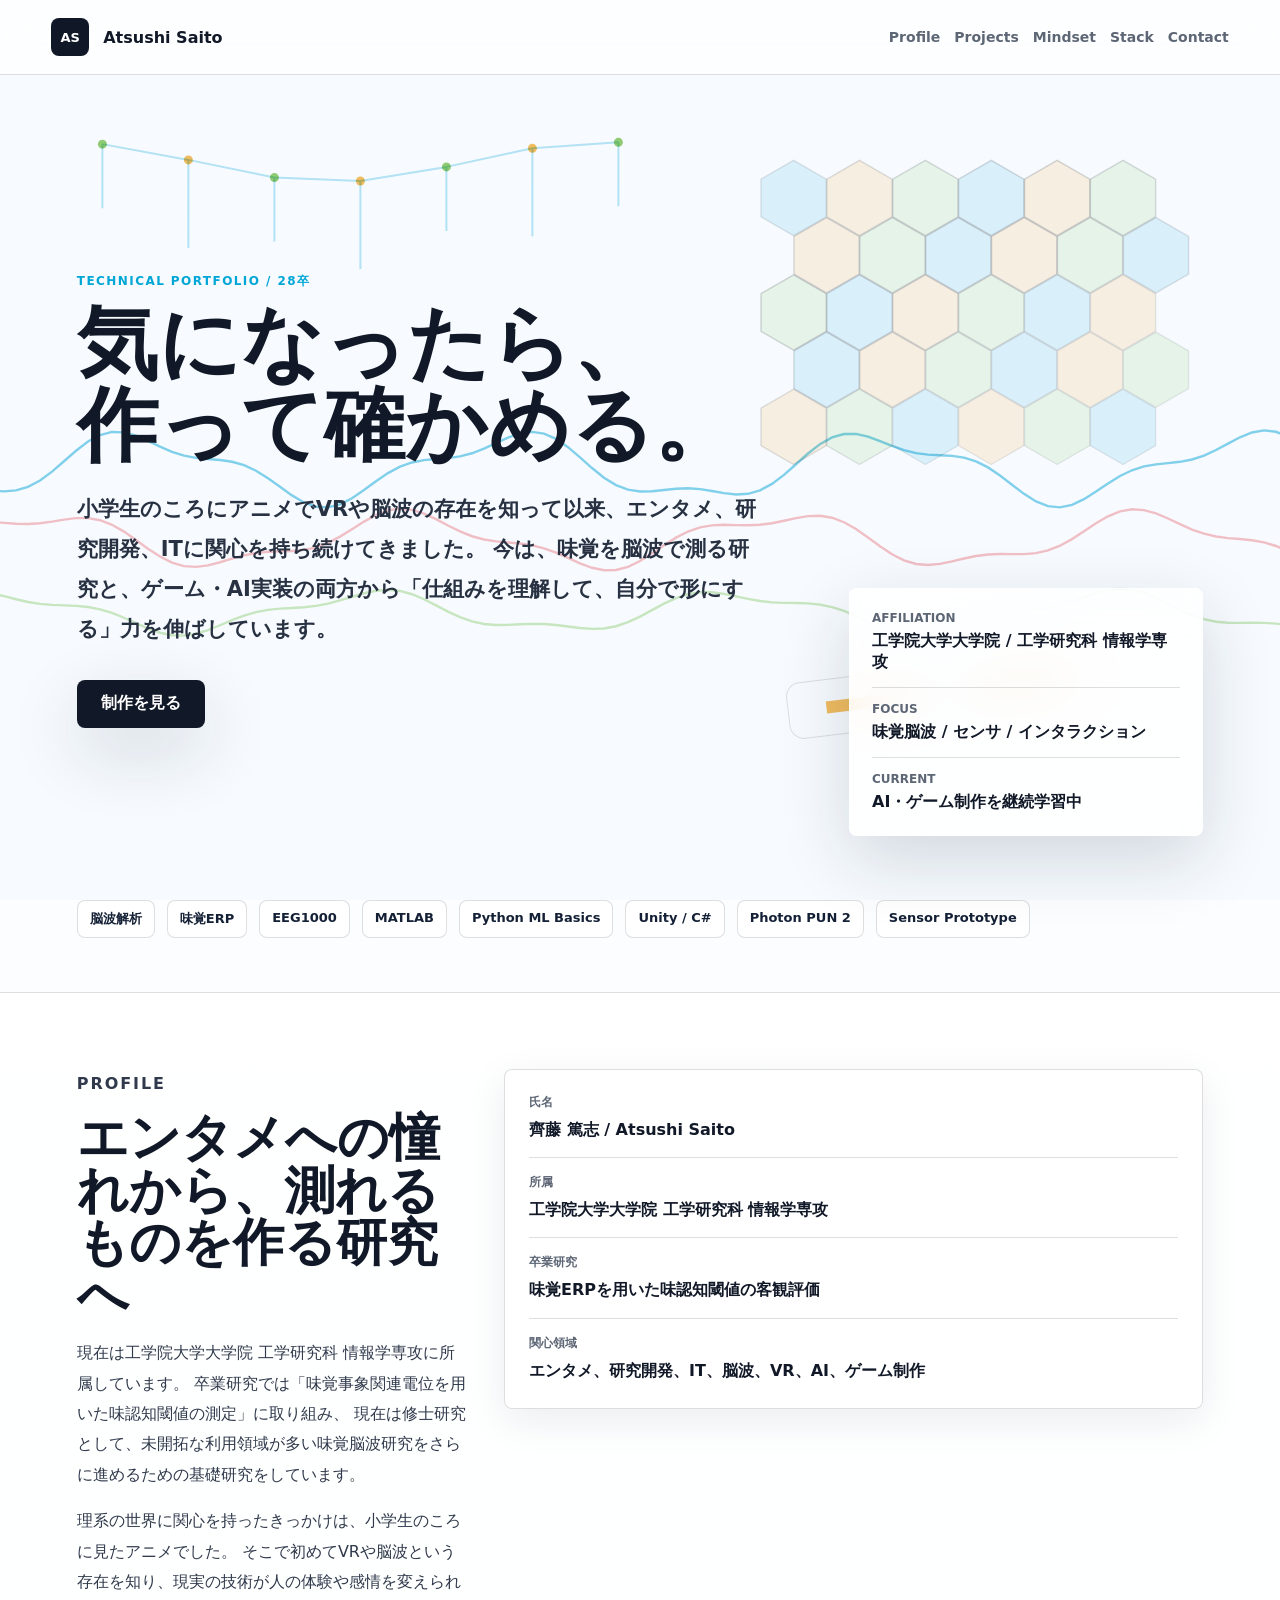
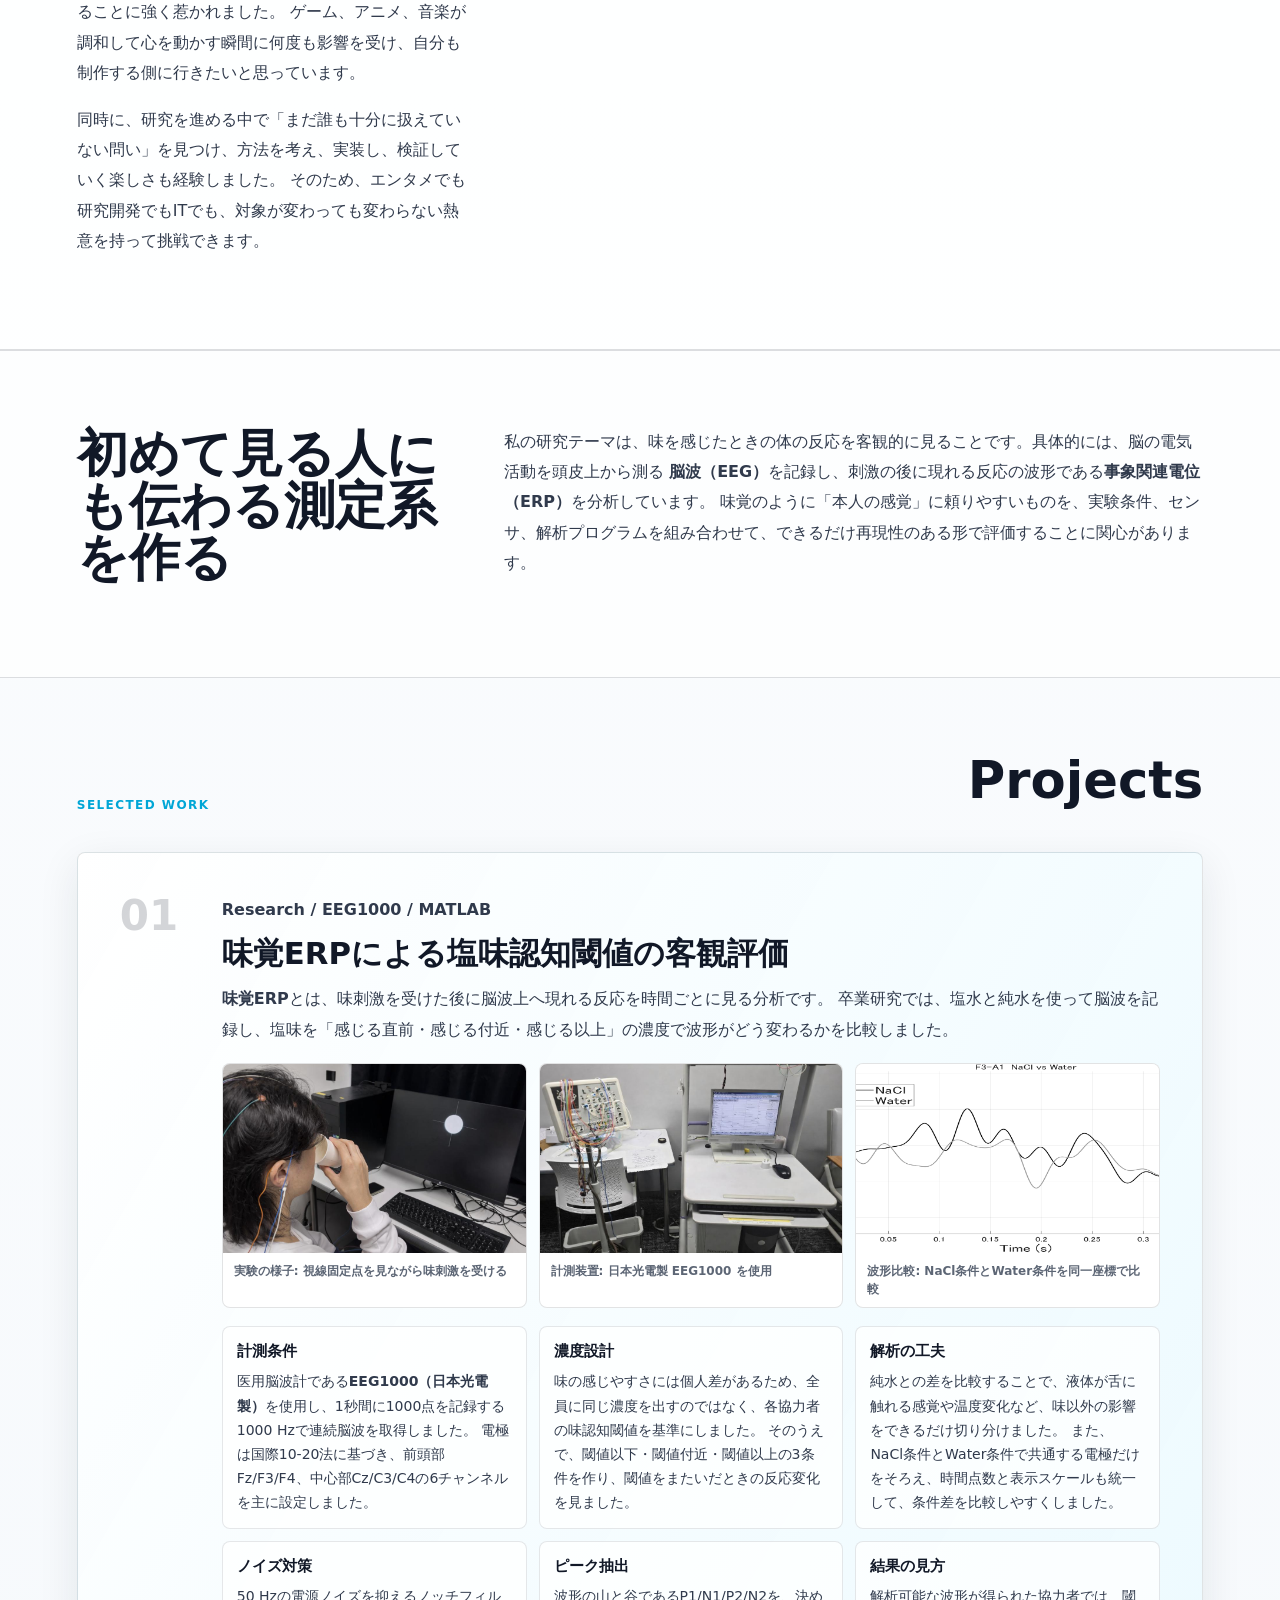
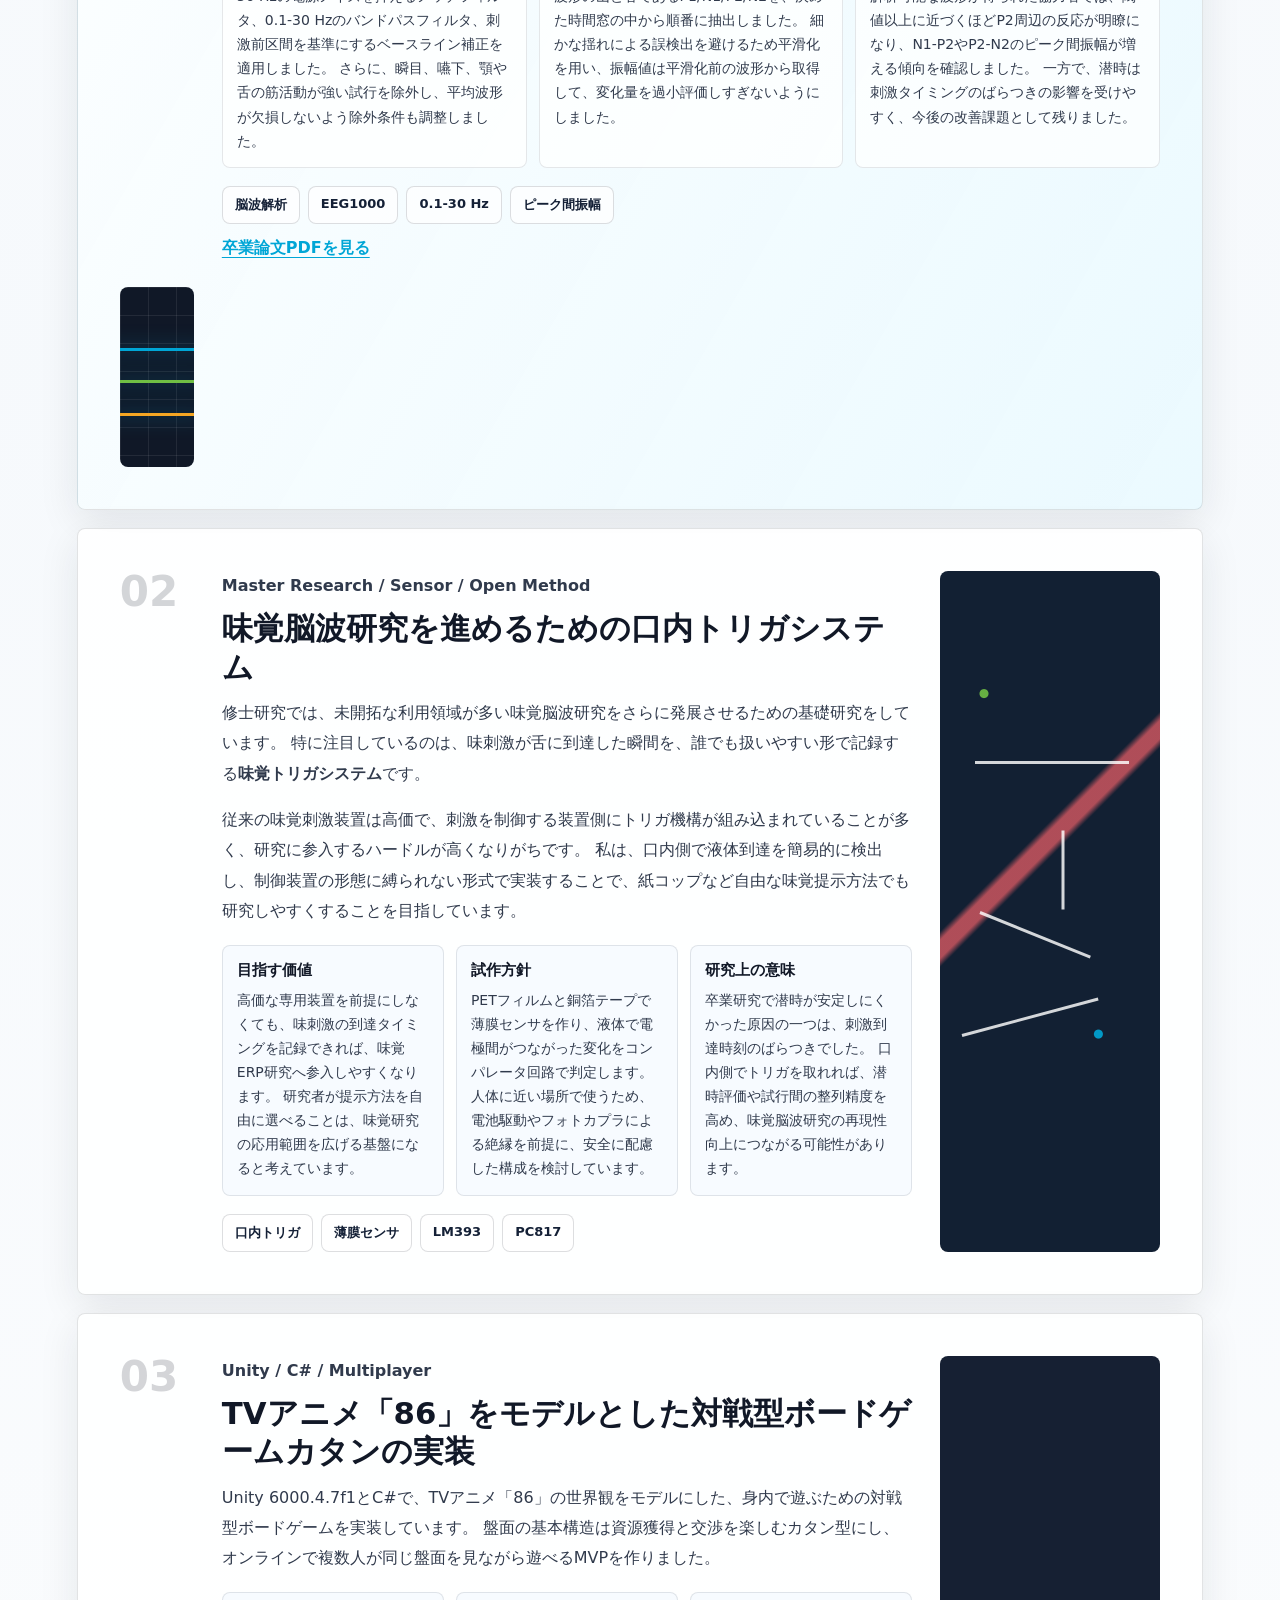
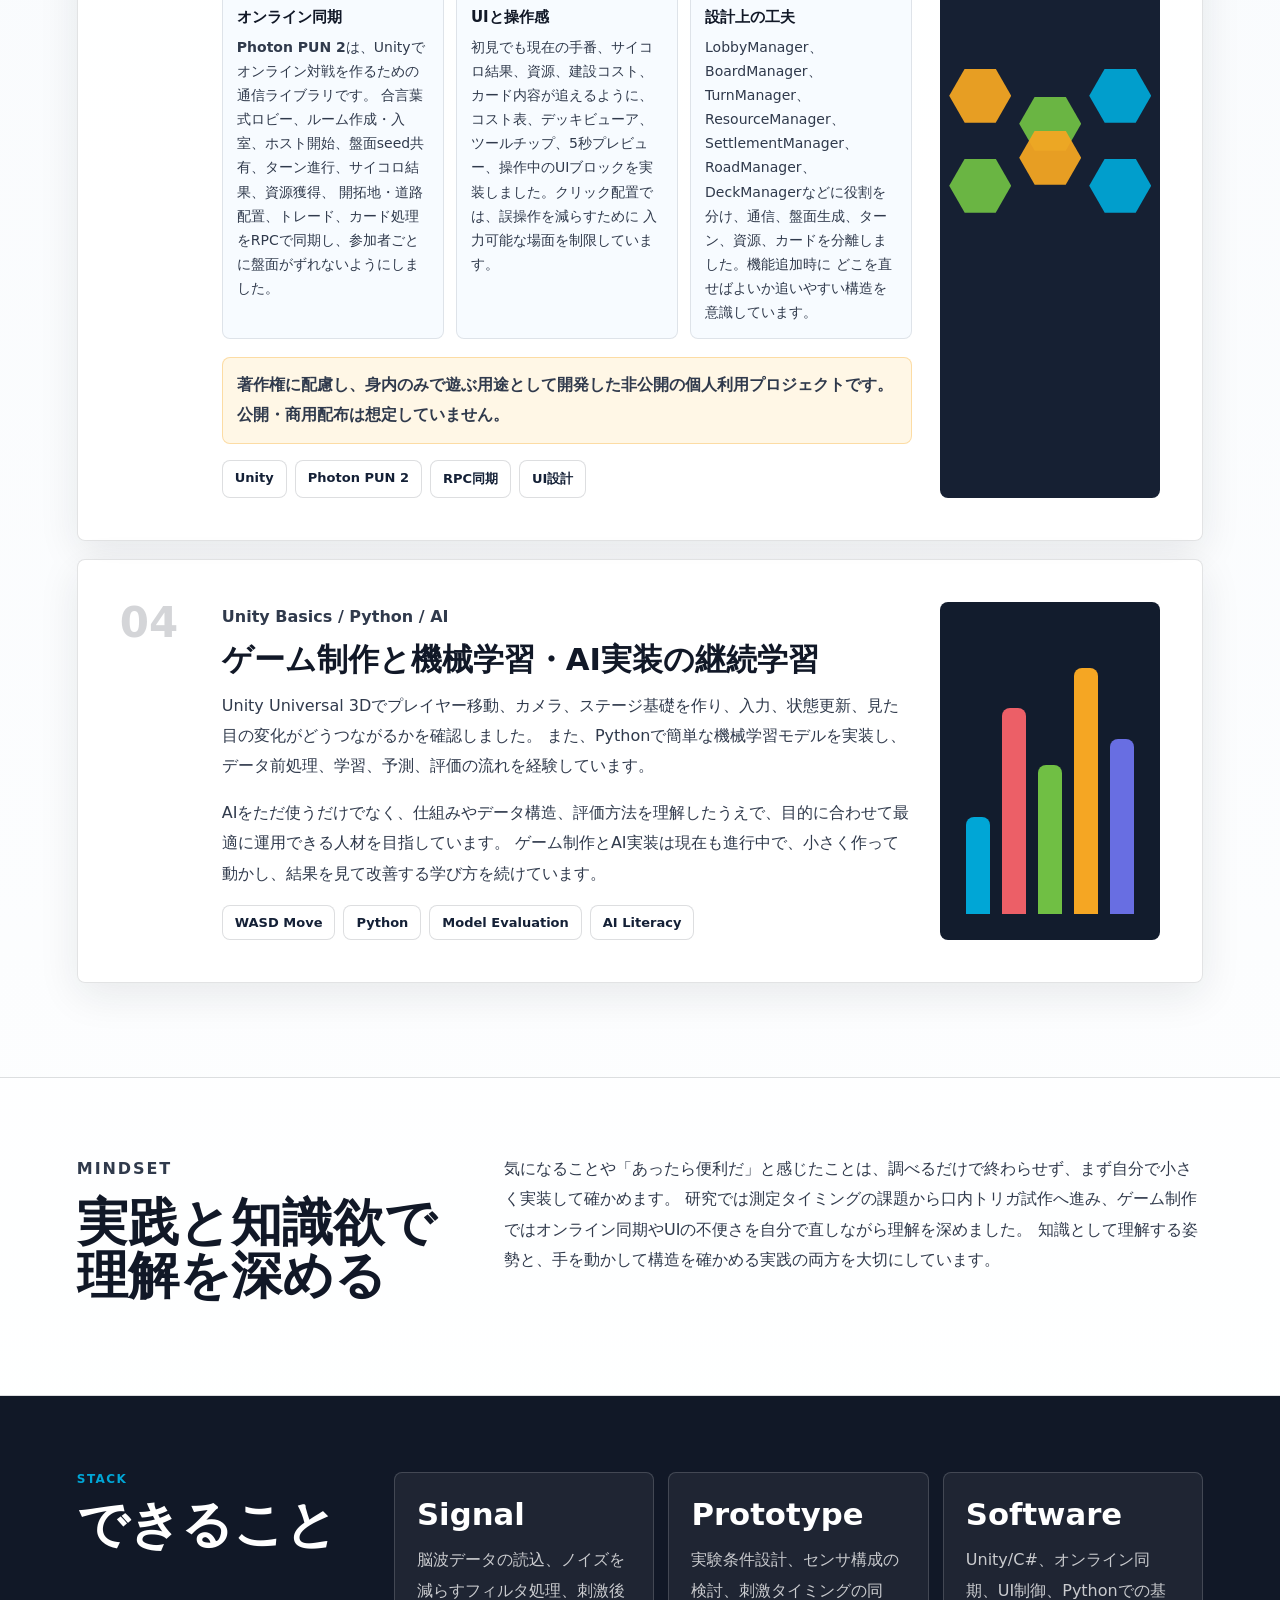
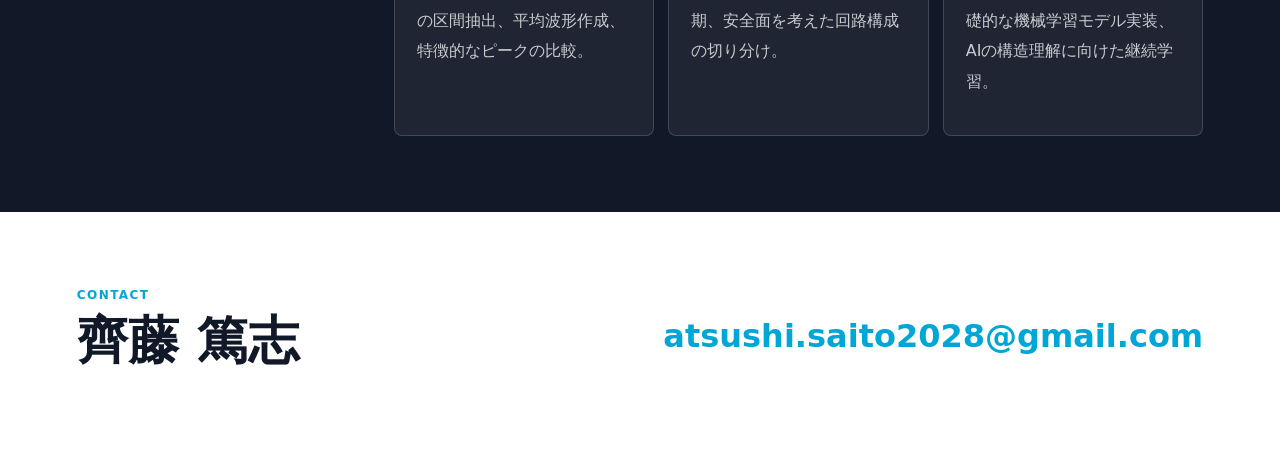
==== portfolio_site/index.html @ 7563d511 "Add Atsushi Saito portfolio site" ====
<!doctype html>
<html lang="ja">
  <head>
    <meta charset="utf-8" />
    <meta name="viewport" content="width=device-width, initial-scale=1" />
    <title>Atsushi Saito | Technical Portfolio</title>
    <meta
      name="description"
      content="齊藤篤志の技術ポートフォリオ。味覚を脳波で測る研究、修士研究、センサ試作、Unity/C#によるオンラインゲーム、機械学習・AI実装。"
    />
    <link rel="stylesheet" href="./styles.css" />
  </head>
  <body>
    <canvas id="lab-canvas" aria-hidden="true"></canvas>

    <header class="site-header">
      <a class="brand" href="#top" aria-label="Atsushi Saito portfolio top">
        <span class="brand-mark">AS</span>
        <span>Atsushi Saito</span>
      </a>
      <nav class="nav-links" aria-label="Primary navigation">
        <a href="#profile">Profile</a>
        <a href="#projects">Projects</a>
        <a href="#mindset">Mindset</a>
        <a href="#stack">Stack</a>
        <a href="#contact">Contact</a>
      </nav>
    </header>

    <main id="top">
      <section class="hero" aria-labelledby="hero-title">
        <div class="hero-copy">
          <p class="eyebrow">Technical Portfolio / 28卒</p>
          <h1 id="hero-title">気になったら、<br />作って確かめる。</h1>
          <p class="hero-lead">
            小学生のころにアニメでVRや脳波の存在を知って以来、エンタメ、研究開発、ITに関心を持ち続けてきました。
            今は、味覚を脳波で測る研究と、ゲーム・AI実装の両方から「仕組みを理解して、自分で形にする」力を伸ばしています。
          </p>
          <div class="hero-actions">
            <a class="button primary" href="#projects">制作を見る</a>
          </div>
        </div>
        <aside class="signal-panel" aria-label="Portfolio summary">
          <div class="signal-row">
            <span>Affiliation</span>
            <strong>工学院大学大学院 / 工学研究科 情報学専攻</strong>
          </div>
          <div class="signal-row">
            <span>Focus</span>
            <strong>味覚脳波 / センサ / インタラクション</strong>
          </div>
          <div class="signal-row">
            <span>Current</span>
            <strong>AI・ゲーム制作を継続学習中</strong>
          </div>
        </aside>
      </section>

      <section class="ticker" aria-label="Core skills">
        <span>脳波解析</span>
        <span>味覚ERP</span>
        <span>EEG1000</span>
        <span>MATLAB</span>
        <span>Python ML Basics</span>
        <span>Unity / C#</span>
        <span>Photon PUN 2</span>
        <span>Sensor Prototype</span>
      </section>

      <section id="profile" class="profile" aria-labelledby="profile-title">
        <div class="profile-main">
          <p class="eyebrow">Profile</p>
          <h2 id="profile-title">エンタメへの憧れから、測れるものを作る研究へ</h2>
          <p>
            現在は工学院大学大学院 工学研究科 情報学専攻に所属しています。
            卒業研究では「味覚事象関連電位を用いた味認知閾値の測定」に取り組み、
            現在は修士研究として、未開拓な利用領域が多い味覚脳波研究をさらに進めるための基礎研究をしています。
          </p>
          <p>
            理系の世界に関心を持ったきっかけは、小学生のころに見たアニメでした。
            そこで初めてVRや脳波という存在を知り、現実の技術が人の体験や感情を変えられることに強く惹かれました。
            ゲーム、アニメ、音楽が調和して心を動かす瞬間に何度も影響を受け、自分も制作する側に行きたいと思っています。
          </p>
          <p>
            同時に、研究を進める中で「まだ誰も十分に扱えていない問い」を見つけ、方法を考え、実装し、検証していく楽しさも経験しました。
            そのため、エンタメでも研究開発でもITでも、対象が変わっても変わらない熱意を持って挑戦できます。
          </p>
        </div>
        <div class="profile-card">
          <dl>
            <div>
              <dt>氏名</dt>
              <dd>齊藤 篤志 / Atsushi Saito</dd>
            </div>
            <div>
              <dt>所属</dt>
              <dd>工学院大学大学院 工学研究科 情報学専攻</dd>
            </div>
            <div>
              <dt>卒業研究</dt>
              <dd>味覚ERPを用いた味認知閾値の客観評価</dd>
            </div>
            <div>
              <dt>関心領域</dt>
              <dd>エンタメ、研究開発、IT、脳波、VR、AI、ゲーム制作</dd>
            </div>
          </dl>
        </div>
      </section>

      <section class="intro" aria-labelledby="intro-title">
        <h2 id="intro-title">初めて見る人にも伝わる測定系を作る</h2>
        <p>
          私の研究テーマは、味を感じたときの体の反応を客観的に見ることです。具体的には、脳の電気活動を頭皮上から測る
          <strong>脳波（EEG）</strong>を記録し、刺激の後に現れる反応の波形である<strong>事象関連電位（ERP）</strong>を分析しています。
          味覚のように「本人の感覚」に頼りやすいものを、実験条件、センサ、解析プログラムを組み合わせて、できるだけ再現性のある形で評価することに関心があります。
        </p>
      </section>

      <section id="projects" class="projects" aria-labelledby="projects-title">
        <div class="section-heading">
          <p class="eyebrow">Selected Work</p>
          <h2 id="projects-title">Projects</h2>
        </div>

        <article class="project-card featured project-card-research">
          <div class="project-index">01</div>
          <div class="project-body">
            <p class="project-kicker">Research / EEG1000 / MATLAB</p>
            <h3>味覚ERPによる塩味認知閾値の客観評価</h3>
            <p>
              <strong>味覚ERP</strong>とは、味刺激を受けた後に脳波上へ現れる反応を時間ごとに見る分析です。
              卒業研究では、塩水と純水を使って脳波を記録し、塩味を「感じる直前・感じる付近・感じる以上」の濃度で波形がどう変わるかを比較しました。
            </p>
            <div class="research-media">
              <figure>
                <img src="./assets/pdf_p20_1_Image166.jpg" alt="味覚ERP実験で、脳波電極を装着して紙コップから刺激液を摂取している様子" />
                <figcaption>実験の様子: 視線固定点を見ながら味刺激を受ける</figcaption>
              </figure>
              <figure>
                <img src="./assets/pdf_p15_1_Image154.jpg" alt="日本光電製EEG1000脳波計と計測用PC" />
                <figcaption>計測装置: 日本光電製 EEG1000 を使用</figcaption>
              </figure>
              <figure>
                <img src="./assets/pdf_p27_1_Image174.png" alt="NaCl条件とWater条件の脳波波形を比較したグラフ" />
                <figcaption>波形比較: NaCl条件とWater条件を同一座標で比較</figcaption>
              </figure>
            </div>
            <div class="detail-grid">
              <div>
                <h4>計測条件</h4>
                <p>
                  医用脳波計である<strong>EEG1000（日本光電製）</strong>を使用し、1秒間に1000点を記録する1000 Hzで連続脳波を取得しました。
                  電極は国際10-20法に基づき、前頭部Fz/F3/F4、中心部Cz/C3/C4の6チャンネルを主に設定しました。
                </p>
              </div>
              <div>
                <h4>濃度設計</h4>
                <p>
                  味の感じやすさには個人差があるため、全員に同じ濃度を出すのではなく、各協力者の味認知閾値を基準にしました。
                  そのうえで、閾値以下・閾値付近・閾値以上の3条件を作り、閾値をまたいだときの反応変化を見ました。
                </p>
              </div>
              <div>
                <h4>解析の工夫</h4>
                <p>
                  純水との差を比較することで、液体が舌に触れる感覚や温度変化など、味以外の影響をできるだけ切り分けました。
                  また、NaCl条件とWater条件で共通する電極だけをそろえ、時間点数と表示スケールも統一して、条件差を比較しやすくしました。
                </p>
              </div>
              <div>
                <h4>ノイズ対策</h4>
                <p>
                  50 Hzの電源ノイズを抑えるノッチフィルタ、0.1-30 Hzのバンドパスフィルタ、刺激前区間を基準にするベースライン補正を適用しました。
                  さらに、瞬目、嚥下、顎や舌の筋活動が強い試行を除外し、平均波形が欠損しないよう除外条件も調整しました。
                </p>
              </div>
              <div>
                <h4>ピーク抽出</h4>
                <p>
                  波形の山と谷であるP1/N1/P2/N2を、決めた時間窓の中から順番に抽出しました。
                  細かな揺れによる誤検出を避けるため平滑化を用い、振幅値は平滑化前の波形から取得して、変化量を過小評価しすぎないようにしました。
                </p>
              </div>
              <div>
                <h4>結果の見方</h4>
                <p>
                  解析可能な波形が得られた協力者では、閾値以上に近づくほどP2周辺の反応が明瞭になり、N1-P2やP2-N2のピーク間振幅が増える傾向を確認しました。
                  一方で、潜時は刺激タイミングのばらつきの影響を受けやすく、今後の改善課題として残りました。
                </p>
              </div>
            </div>
            <ul class="tags">
              <li>脳波解析</li>
              <li>EEG1000</li>
              <li>0.1-30 Hz</li>
              <li>ピーク間振幅</li>
            </ul>
            <a class="text-link" href="./assets/j222145.pdf">卒業論文PDFを見る</a>
          </div>
          <div class="mini-visual eeg-visual" aria-hidden="true">
            <span></span><span></span><span></span>
          </div>
        </article>

        <article class="project-card project-card-large">
          <div class="project-index">02</div>
          <div class="project-body">
            <p class="project-kicker">Master Research / Sensor / Open Method</p>
            <h3>味覚脳波研究を進めるための口内トリガシステム</h3>
            <p>
              修士研究では、未開拓な利用領域が多い味覚脳波研究をさらに発展させるための基礎研究をしています。
              特に注目しているのは、味刺激が舌に到達した瞬間を、誰でも扱いやすい形で記録する<strong>味覚トリガシステム</strong>です。
            </p>
            <p>
              従来の味覚刺激装置は高価で、刺激を制御する装置側にトリガ機構が組み込まれていることが多く、研究に参入するハードルが高くなりがちです。
              私は、口内側で液体到達を簡易的に検出し、制御装置の形態に縛られない形式で実装することで、紙コップなど自由な味覚提示方法でも研究しやすくすることを目指しています。
            </p>
            <div class="deep-dive">
              <div>
                <h4>目指す価値</h4>
                <p>
                  高価な専用装置を前提にしなくても、味刺激の到達タイミングを記録できれば、味覚ERP研究へ参入しやすくなります。
                  研究者が提示方法を自由に選べることは、味覚研究の応用範囲を広げる基盤になると考えています。
                </p>
              </div>
              <div>
                <h4>試作方針</h4>
                <p>
                  PETフィルムと銅箔テープで薄膜センサを作り、液体で電極間がつながった変化をコンパレータ回路で判定します。
                  人体に近い場所で使うため、電池駆動やフォトカプラによる絶縁を前提に、安全に配慮した構成を検討しています。
                </p>
              </div>
              <div>
                <h4>研究上の意味</h4>
                <p>
                  卒業研究で潜時が安定しにくかった原因の一つは、刺激到達時刻のばらつきでした。
                  口内側でトリガを取れれば、潜時評価や試行間の整列精度を高め、味覚脳波研究の再現性向上につながる可能性があります。
                </p>
              </div>
            </div>
            <ul class="tags">
              <li>口内トリガ</li>
              <li>薄膜センサ</li>
              <li>LM393</li>
              <li>PC817</li>
            </ul>
          </div>
          <div class="mini-visual circuit-visual" aria-hidden="true">
            <span></span><span></span><span></span><span></span>
          </div>
        </article>

        <article class="project-card project-card-large">
          <div class="project-index">03</div>
          <div class="project-body">
            <p class="project-kicker">Unity / C# / Multiplayer</p>
            <h3>TVアニメ「86」をモデルとした対戦型ボードゲームカタンの実装</h3>
            <p>
              Unity 6000.4.7f1とC#で、TVアニメ「86」の世界観をモデルにした、身内で遊ぶための対戦型ボードゲームを実装しています。
              盤面の基本構造は資源獲得と交渉を楽しむカタン型にし、オンラインで複数人が同じ盤面を見ながら遊べるMVPを作りました。
            </p>
            <div class="deep-dive">
              <div>
                <h4>オンライン同期</h4>
                <p>
                  <strong>Photon PUN 2</strong>は、Unityでオンライン対戦を作るための通信ライブラリです。
                  合言葉式ロビー、ルーム作成・入室、ホスト開始、盤面seed共有、ターン進行、サイコロ結果、資源獲得、
                  開拓地・道路配置、トレード、カード処理をRPCで同期し、参加者ごとに盤面がずれないようにしました。
                </p>
              </div>
              <div>
                <h4>UIと操作感</h4>
                <p>
                  初見でも現在の手番、サイコロ結果、資源、建設コスト、カード内容が追えるように、コスト表、デッキビューア、
                  ツールチップ、5秒プレビュー、操作中のUIブロックを実装しました。クリック配置では、誤操作を減らすために
                  入力可能な場面を制限しています。
                </p>
              </div>
              <div>
                <h4>設計上の工夫</h4>
                <p>
                  LobbyManager、BoardManager、TurnManager、ResourceManager、SettlementManager、RoadManager、
                  DeckManagerなどに役割を分け、通信、盤面生成、ターン、資源、カードを分離しました。機能追加時に
                  どこを直せばよいか追いやすい構造を意識しています。
                </p>
              </div>
            </div>
            <p class="note">
              著作権に配慮し、身内のみで遊ぶ用途として開発した非公開の個人利用プロジェクトです。公開・商用配布は想定していません。
            </p>
            <ul class="tags">
              <li>Unity</li>
              <li>Photon PUN 2</li>
              <li>RPC同期</li>
              <li>UI設計</li>
            </ul>
          </div>
          <div class="mini-visual hex-visual" aria-hidden="true">
            <i></i><i></i><i></i><i></i><i></i><i></i>
          </div>
        </article>

        <article class="project-card">
          <div class="project-index">04</div>
          <div class="project-body">
            <p class="project-kicker">Unity Basics / Python / AI</p>
            <h3>ゲーム制作と機械学習・AI実装の継続学習</h3>
            <p>
              Unity Universal 3Dでプレイヤー移動、カメラ、ステージ基礎を作り、入力、状態更新、見た目の変化がどうつながるかを確認しました。
              また、Pythonで簡単な機械学習モデルを実装し、データ前処理、学習、予測、評価の流れを経験しています。
            </p>
            <p>
              AIをただ使うだけでなく、仕組みやデータ構造、評価方法を理解したうえで、目的に合わせて最適に運用できる人材を目指しています。
              ゲーム制作とAI実装は現在も進行中で、小さく作って動かし、結果を見て改善する学び方を続けています。
            </p>
            <ul class="tags">
              <li>WASD Move</li>
              <li>Python</li>
              <li>Model Evaluation</li>
              <li>AI Literacy</li>
            </ul>
          </div>
          <div class="mini-visual ml-visual" aria-hidden="true">
            <span></span><span></span><span></span><span></span><span></span>
          </div>
        </article>
      </section>

      <section id="mindset" class="mindset" aria-labelledby="mindset-title">
        <div>
          <p class="eyebrow">Mindset</p>
          <h2 id="mindset-title">実践と知識欲で理解を深める</h2>
        </div>
        <p>
          気になることや「あったら便利だ」と感じたことは、調べるだけで終わらせず、まず自分で小さく実装して確かめます。
          研究では測定タイミングの課題から口内トリガ試作へ進み、ゲーム制作ではオンライン同期やUIの不便さを自分で直しながら理解を深めました。
          知識として理解する姿勢と、手を動かして構造を確かめる実践の両方を大切にしています。
        </p>
      </section>

      <section id="stack" class="stack" aria-labelledby="stack-title">
        <div>
          <p class="eyebrow">Stack</p>
          <h2 id="stack-title">できること</h2>
        </div>
        <div class="stack-grid">
          <div>
            <h3>Signal</h3>
            <p>脳波データの読込、ノイズを減らすフィルタ処理、刺激後の区間抽出、平均波形作成、特徴的なピークの比較。</p>
          </div>
          <div>
            <h3>Prototype</h3>
            <p>実験条件設計、センサ構成の検討、刺激タイミングの同期、安全面を考えた回路構成の切り分け。</p>
          </div>
          <div>
            <h3>Software</h3>
            <p>Unity/C#、オンライン同期、UI制御、Pythonでの基礎的な機械学習モデル実装、AIの構造理解に向けた継続学習。</p>
          </div>
        </div>
      </section>
    </main>

    <footer id="contact" class="footer">
      <div>
        <p class="eyebrow">Contact</p>
        <h2>齊藤 篤志</h2>
      </div>
      <a href="mailto:atsushi.saito2028@gmail.com">atsushi.saito2028@gmail.com</a>
    </footer>

    <script src="./script.js"></script>
  </body>
</html>
---- portfolio_site/styles.css ----
:root {
  color-scheme: light;
  --ink: #111827;
  --muted: #5d6675;
  --line: rgba(17, 24, 39, 0.14);
  --panel: rgba(255, 255, 255, 0.82);
  --cyan: #00a6d6;
  --lime: #70bf44;
  --amber: #f5a623;
  --coral: #ec5f67;
  --violet: #686ee2;
  --shadow: 0 24px 70px rgba(20, 31, 48, 0.16);
  font-family:
    "Yu Gothic", "Hiragino Kaku Gothic ProN", "Meiryo", system-ui, sans-serif;
}

* {
  box-sizing: border-box;
}

html {
  scroll-behavior: smooth;
}

body {
  margin: 0;
  min-height: 100vh;
  color: var(--ink);
  background:
    linear-gradient(180deg, rgba(255, 255, 255, 0.88), rgba(246, 249, 252, 0.92) 52%, #ffffff),
    #f7fbff;
  letter-spacing: 0;
  overflow-x: hidden;
}

a {
  color: inherit;
  text-decoration: none;
}

#lab-canvas {
  position: fixed;
  inset: 0;
  width: 100%;
  height: 100%;
  z-index: -2;
  background: #f7fbff;
}

.site-header {
  position: sticky;
  top: 0;
  z-index: 10;
  display: flex;
  align-items: center;
  justify-content: space-between;
  gap: 24px;
  padding: 18px clamp(20px, 4vw, 56px);
  background: rgba(255, 255, 255, 0.76);
  border-bottom: 1px solid var(--line);
  backdrop-filter: blur(18px);
}

.brand,
.nav-links {
  display: flex;
  align-items: center;
  gap: 14px;
}

.brand {
  font-weight: 800;
  white-space: nowrap;
}

.brand-mark {
  display: grid;
  width: 38px;
  height: 38px;
  place-items: center;
  color: #fff;
  background: #101827;
  border-radius: 8px;
  font-size: 13px;
}

.nav-links a {
  color: var(--muted);
  font-size: 14px;
  font-weight: 700;
}

.nav-links a:hover {
  color: var(--ink);
}

main {
  overflow: hidden;
}

.hero {
  min-height: calc(100vh - 75px);
  display: grid;
  grid-template-columns: minmax(0, 1.1fr) minmax(280px, 0.55fr);
  align-items: center;
  gap: clamp(28px, 5vw, 72px);
  padding: clamp(48px, 7vw, 96px) clamp(20px, 6vw, 84px) clamp(36px, 5vw, 64px);
}

.hero-copy {
  max-width: 850px;
}

.eyebrow {
  margin: 0 0 12px;
  color: var(--cyan);
  font-size: 12px;
  font-weight: 900;
  letter-spacing: 0.12em;
  text-transform: uppercase;
}

h1,
h2,
h3,
p {
  margin-top: 0;
}

h1 {
  margin-bottom: 24px;
  font-size: clamp(44px, 6.3vw, 82px);
  line-height: 1.02;
  font-weight: 900;
}

h2 {
  margin-bottom: 18px;
  font-size: clamp(31px, 4vw, 58px);
  line-height: 1.02;
}

h3 {
  margin-bottom: 12px;
  font-size: clamp(22px, 2.4vw, 33px);
  line-height: 1.25;
}

h4 {
  margin: 0 0 8px;
  font-size: 15px;
  line-height: 1.35;
}

.hero-lead {
  max-width: 690px;
  color: #273142;
  font-size: clamp(16px, 2vw, 21px);
  line-height: 1.9;
  font-weight: 700;
}

.hero-actions {
  display: flex;
  flex-wrap: wrap;
  gap: 12px;
  margin-top: 30px;
}

.button {
  display: inline-flex;
  align-items: center;
  justify-content: center;
  min-width: 128px;
  min-height: 48px;
  padding: 12px 18px;
  border-radius: 8px;
  font-weight: 900;
  border: 1px solid var(--line);
}

.button.primary {
  color: #fff;
  background: #111827;
  box-shadow: var(--shadow);
}

.button.secondary {
  background: rgba(255, 255, 255, 0.78);
}

.signal-panel {
  align-self: end;
  display: grid;
  gap: 14px;
  padding: 22px;
  background: var(--panel);
  border: 1px solid rgba(255, 255, 255, 0.8);
  border-radius: 8px;
  box-shadow: var(--shadow);
  backdrop-filter: blur(20px);
}

.signal-row {
  display: grid;
  gap: 6px;
  padding-bottom: 14px;
  border-bottom: 1px solid var(--line);
}

.signal-row:last-child {
  padding-bottom: 0;
  border-bottom: 0;
}

.signal-row span {
  color: var(--muted);
  font-size: 12px;
  font-weight: 800;
  text-transform: uppercase;
}

.signal-row strong {
  font-size: 16px;
}

.ticker {
  display: flex;
  gap: 12px;
  padding: 0 clamp(20px, 6vw, 84px) 54px;
  overflow-x: auto;
  scrollbar-width: none;
}

.ticker::-webkit-scrollbar {
  display: none;
}

.ticker span,
.tags li {
  flex: 0 0 auto;
  padding: 9px 12px;
  color: #142036;
  background: rgba(255, 255, 255, 0.78);
  border: 1px solid var(--line);
  border-radius: 8px;
  font-size: 13px;
  font-weight: 800;
}

.profile,
.intro,
.projects,
.mindset,
.stack,
.footer {
  padding: 76px clamp(20px, 6vw, 84px);
}

.profile,
.intro,
.mindset {
  display: grid;
  grid-template-columns: minmax(200px, 0.45fr) minmax(0, 0.8fr);
  gap: 34px;
  background: rgba(255, 255, 255, 0.66);
  border-top: 1px solid var(--line);
  border-bottom: 1px solid var(--line);
}

.profile {
  align-items: start;
  background: rgba(255, 255, 255, 0.76);
}

.profile-main {
  max-width: 820px;
}

.profile-card {
  padding: 24px;
  background: rgba(255, 255, 255, 0.92);
  border: 1px solid var(--line);
  border-radius: 8px;
  box-shadow: 0 12px 42px rgba(20, 31, 48, 0.08);
}

.profile-card dl {
  display: grid;
  gap: 16px;
  margin: 0;
}

.profile-card div {
  padding-bottom: 14px;
  border-bottom: 1px solid var(--line);
}

.profile-card div:last-child {
  padding-bottom: 0;
  border-bottom: 0;
}

.profile-card dt {
  margin-bottom: 5px;
  color: var(--muted);
  font-size: 12px;
  font-weight: 900;
  text-transform: uppercase;
}

.profile-card dd {
  margin: 0;
  font-weight: 800;
  line-height: 1.7;
}

.profile p,
.intro p,
.mindset p,
.project-card p,
.stack-grid p {
  color: #303a4c;
  font-size: 16px;
  line-height: 1.9;
}

.section-heading {
  display: flex;
  align-items: end;
  justify-content: space-between;
  gap: 24px;
  margin-bottom: 28px;
}

.project-card {
  position: relative;
  display: grid;
  grid-template-columns: 74px minmax(0, 1fr) minmax(220px, 0.28fr);
  gap: 28px;
  min-height: 260px;
  margin-bottom: 18px;
  padding: clamp(24px, 4vw, 42px);
  overflow: hidden;
  background: rgba(255, 255, 255, 0.84);
  border: 1px solid rgba(17, 24, 39, 0.12);
  border-radius: 8px;
  box-shadow: 0 12px 42px rgba(20, 31, 48, 0.09);
}

.project-card.featured {
  background:
    linear-gradient(120deg, rgba(255, 255, 255, 0.92), rgba(232, 249, 255, 0.88)),
    rgba(255, 255, 255, 0.88);
}

.project-card-large {
  grid-template-columns: 74px minmax(0, 1fr) minmax(220px, 0.22fr);
}

.project-card-research {
  grid-template-columns: 74px minmax(0, 1fr);
}

.project-index {
  color: rgba(17, 24, 39, 0.18);
  font-size: 42px;
  font-weight: 900;
  line-height: 1;
}

.project-body,
.project-card > * {
  min-width: 0;
}

.project-kicker {
  margin-bottom: 8px;
  color: var(--coral);
  font-size: 13px;
  font-weight: 900;
}

.tags {
  display: flex;
  flex-wrap: wrap;
  gap: 8px;
  margin: 16px 0 0;
  padding: 0;
  list-style: none;
}

.note {
  padding: 12px 14px;
  background: #fff7e6;
  border: 1px solid rgba(245, 166, 35, 0.34);
  border-radius: 8px;
  font-weight: 700;
}

.research-media {
  display: grid;
  grid-template-columns: repeat(3, minmax(0, 1fr));
  gap: 12px;
  margin: 18px 0;
}

.research-media figure {
  margin: 0;
  overflow: hidden;
  background: #fff;
  border: 1px solid rgba(17, 24, 39, 0.12);
  border-radius: 8px;
}

.research-media img {
  display: block;
  width: 100%;
  aspect-ratio: 16 / 10;
  object-fit: cover;
}

.research-media figcaption {
  padding: 9px 11px;
  color: var(--muted);
  font-size: 12px;
  font-weight: 800;
  line-height: 1.5;
}

.detail-grid {
  display: grid;
  grid-template-columns: repeat(3, minmax(0, 1fr));
  gap: 12px;
  margin: 18px 0;
}

.detail-grid div {
  padding: 14px;
  background: rgba(255, 255, 255, 0.72);
  border: 1px solid rgba(17, 24, 39, 0.1);
  border-radius: 8px;
}

.detail-grid p {
  margin-bottom: 0;
  font-size: 14px;
  line-height: 1.72;
}

.text-link {
  display: inline-flex;
  margin-top: 14px;
  color: var(--cyan);
  font-weight: 900;
  text-decoration: underline;
  text-underline-offset: 4px;
}

.deep-dive {
  display: grid;
  grid-template-columns: repeat(3, minmax(0, 1fr));
  gap: 12px;
  margin: 18px 0;
}

.deep-dive div {
  padding: 14px;
  background: rgba(247, 251, 255, 0.9);
  border: 1px solid rgba(17, 24, 39, 0.1);
  border-radius: 8px;
}

.deep-dive p {
  margin-bottom: 0;
  font-size: 14px;
  line-height: 1.72;
}

.mini-visual {
  position: relative;
  align-self: stretch;
  min-height: 180px;
  border-radius: 8px;
  background: #101827;
  overflow: hidden;
}

.eeg-visual {
  background:
    linear-gradient(90deg, rgba(255, 255, 255, 0.08) 1px, transparent 1px) 0 0 / 28px 28px,
    linear-gradient(180deg, rgba(255, 255, 255, 0.08) 1px, transparent 1px) 0 0 / 28px 28px,
    #101827;
}

.eeg-visual span {
  position: absolute;
  left: -15%;
  width: 130%;
  height: 3px;
  border-radius: 999px;
  background: var(--cyan);
  box-shadow: 0 0 20px rgba(0, 166, 214, 0.65);
  animation: wave 3.6s ease-in-out infinite;
}

.eeg-visual span:nth-child(1) {
  top: 34%;
}

.eeg-visual span:nth-child(2) {
  top: 52%;
  background: var(--lime);
  animation-delay: -1.2s;
}

.eeg-visual span:nth-child(3) {
  top: 70%;
  background: var(--amber);
  animation-delay: -2.1s;
}

.circuit-visual {
  background:
    radial-gradient(circle at 20% 18%, rgba(112, 191, 68, 0.9) 0 4px, transparent 5px),
    radial-gradient(circle at 72% 68%, rgba(0, 166, 214, 0.9) 0 4px, transparent 5px),
    linear-gradient(135deg, transparent 40%, rgba(236, 95, 103, 0.72) 41% 43%, transparent 44%),
    #122033;
}

.circuit-visual span {
  position: absolute;
  height: 3px;
  background: rgba(255, 255, 255, 0.82);
  transform-origin: left center;
}

.circuit-visual span:nth-child(1) {
  top: 28%;
  left: 16%;
  width: 70%;
}

.circuit-visual span:nth-child(2) {
  top: 50%;
  left: 18%;
  width: 54%;
  transform: rotate(22deg);
}

.circuit-visual span:nth-child(3) {
  top: 68%;
  left: 10%;
  width: 64%;
  transform: rotate(-15deg);
}

.circuit-visual span:nth-child(4) {
  top: 38%;
  left: 56%;
  width: 36%;
  transform: rotate(90deg);
}

.hex-visual {
  display: grid;
  grid-template-columns: repeat(3, 62px);
  align-content: center;
  justify-content: center;
  gap: 8px;
  background: #162033;
}

.hex-visual i {
  width: 62px;
  height: 54px;
  background: var(--amber);
  clip-path: polygon(25% 0, 75% 0, 100% 50%, 75% 100%, 25% 100%, 0 50%);
  opacity: 0.94;
}

.hex-visual i:nth-child(2n) {
  background: var(--lime);
  transform: translateY(28px);
}

.hex-visual i:nth-child(3n) {
  background: var(--cyan);
}

.ml-visual {
  display: flex;
  align-items: end;
  gap: 12px;
  padding: 26px;
  background: #121c2d;
}

.ml-visual span {
  flex: 1;
  min-width: 18px;
  border-radius: 8px 8px 0 0;
  background: var(--cyan);
}

.ml-visual span:nth-child(1) {
  height: 34%;
}

.ml-visual span:nth-child(2) {
  height: 72%;
  background: var(--coral);
}

.ml-visual span:nth-child(3) {
  height: 52%;
  background: var(--lime);
}

.ml-visual span:nth-child(4) {
  height: 86%;
  background: var(--amber);
}

.ml-visual span:nth-child(5) {
  height: 61%;
  background: var(--violet);
}

.stack {
  display: grid;
  grid-template-columns: minmax(220px, 0.35fr) minmax(0, 1fr);
  gap: 34px;
  background: #111827;
  color: #fff;
}

.stack-grid {
  display: grid;
  grid-template-columns: repeat(3, minmax(0, 1fr));
  gap: 14px;
}

.stack-grid div {
  padding: 22px;
  border: 1px solid rgba(255, 255, 255, 0.16);
  border-radius: 8px;
  background: rgba(255, 255, 255, 0.06);
}

.stack-grid p {
  color: rgba(255, 255, 255, 0.76);
}

.footer {
  display: flex;
  align-items: center;
  justify-content: space-between;
  gap: 24px;
  background: #ffffff;
}

.footer a {
  font-size: clamp(18px, 3vw, 32px);
  font-weight: 900;
  color: var(--cyan);
  overflow-wrap: anywhere;
}

@keyframes wave {
  0%,
  100% {
    transform: translateY(0) skewY(-2deg);
  }
  50% {
    transform: translateY(-18px) skewY(2deg);
  }
}

@media (max-width: 900px) {
  .site-header {
    align-items: flex-start;
  }

  .nav-links {
    display: none;
  }

  .hero,
  .profile,
  .intro,
  .mindset,
  .stack {
    grid-template-columns: 1fr;
  }

  .signal-panel {
    align-self: auto;
  }

  .project-card {
    grid-template-columns: 1fr;
    max-width: 100%;
    overflow: hidden;
  }

  .project-index {
    font-size: 32px;
  }

  .mini-visual {
    min-height: 210px;
  }

  .stack-grid {
    grid-template-columns: 1fr;
  }
}

@media (max-width: 560px) {
  .site-header,
  .hero,
  .profile,
  .intro,
  .projects,
  .mindset,
  .stack,
  .footer {
    padding-left: 18px;
    padding-right: 18px;
  }

  .hero {
    min-height: auto;
    padding-top: 48px;
  }

  .hero-lead,
  .profile p,
  .intro p,
  .mindset p,
  .project-card p,
  .stack-grid p {
    font-size: 14px;
    line-height: 1.85;
    overflow-wrap: anywhere;
    word-break: break-all;
  }

  h1 {
    font-size: 38px;
    line-height: 1.08;
  }

  h2 {
    font-size: 30px;
  }

  h3 {
    font-size: 19px;
    overflow-wrap: anywhere;
    word-break: break-all;
  }

  .section-heading {
    align-items: flex-start;
    flex-direction: column;
    gap: 4px;
  }

  .project-card {
    gap: 16px;
    padding: 22px 14px;
    width: 100%;
  }

  .deep-dive {
    grid-template-columns: 1fr;
  }

  .research-media,
  .detail-grid {
    grid-template-columns: 1fr;
  }

  .profile-card {
    padding: 18px;
  }

  .mini-visual {
    min-height: 170px;
  }

  .hex-visual {
    grid-template-columns: repeat(3, 52px);
  }

  .hex-visual i {
    width: 52px;
    height: 46px;
  }

  .footer {
    align-items: flex-start;
    flex-direction: column;
  }
}

@media (prefers-reduced-motion: reduce) {
  html {
    scroll-behavior: auto;
  }

  *,
  *::before,
  *::after {
    animation-duration: 0.01ms !important;
    animation-iteration-count: 1 !important;
    transition-duration: 0.01ms !important;
  }
}
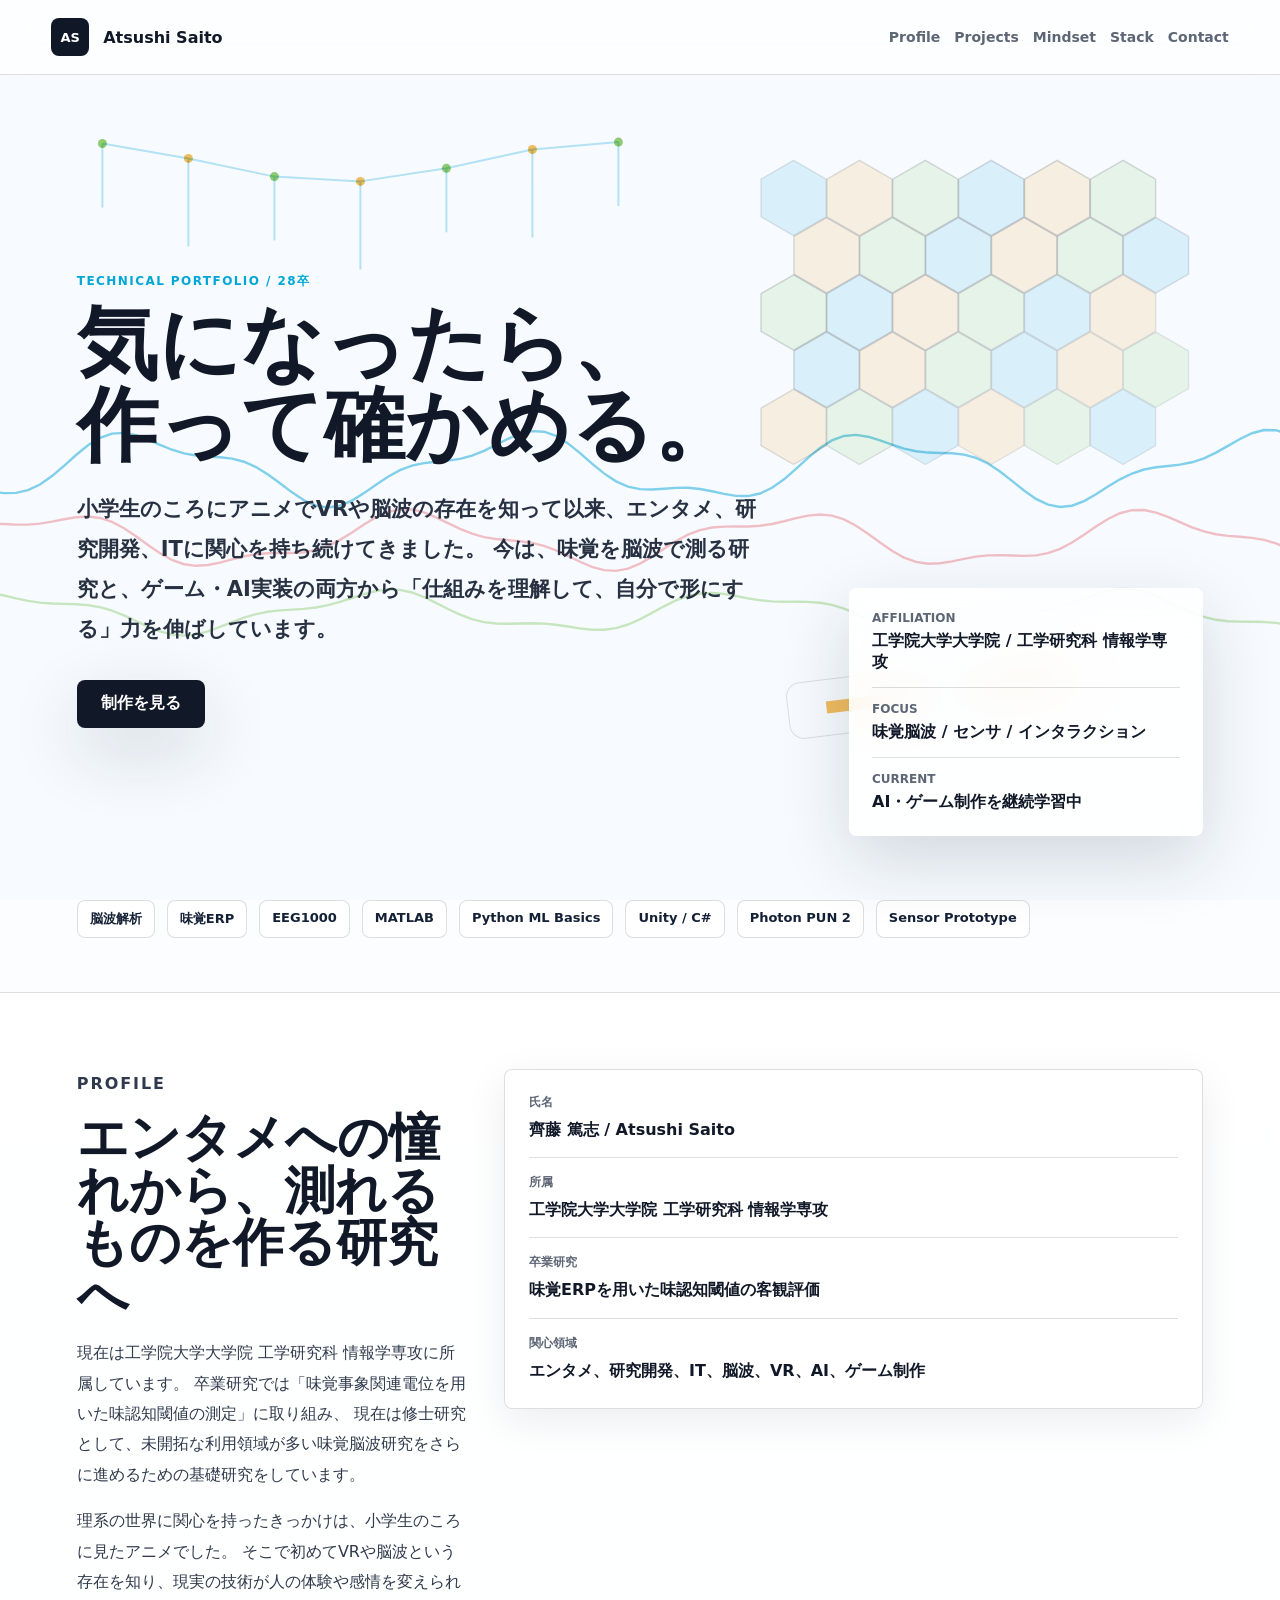
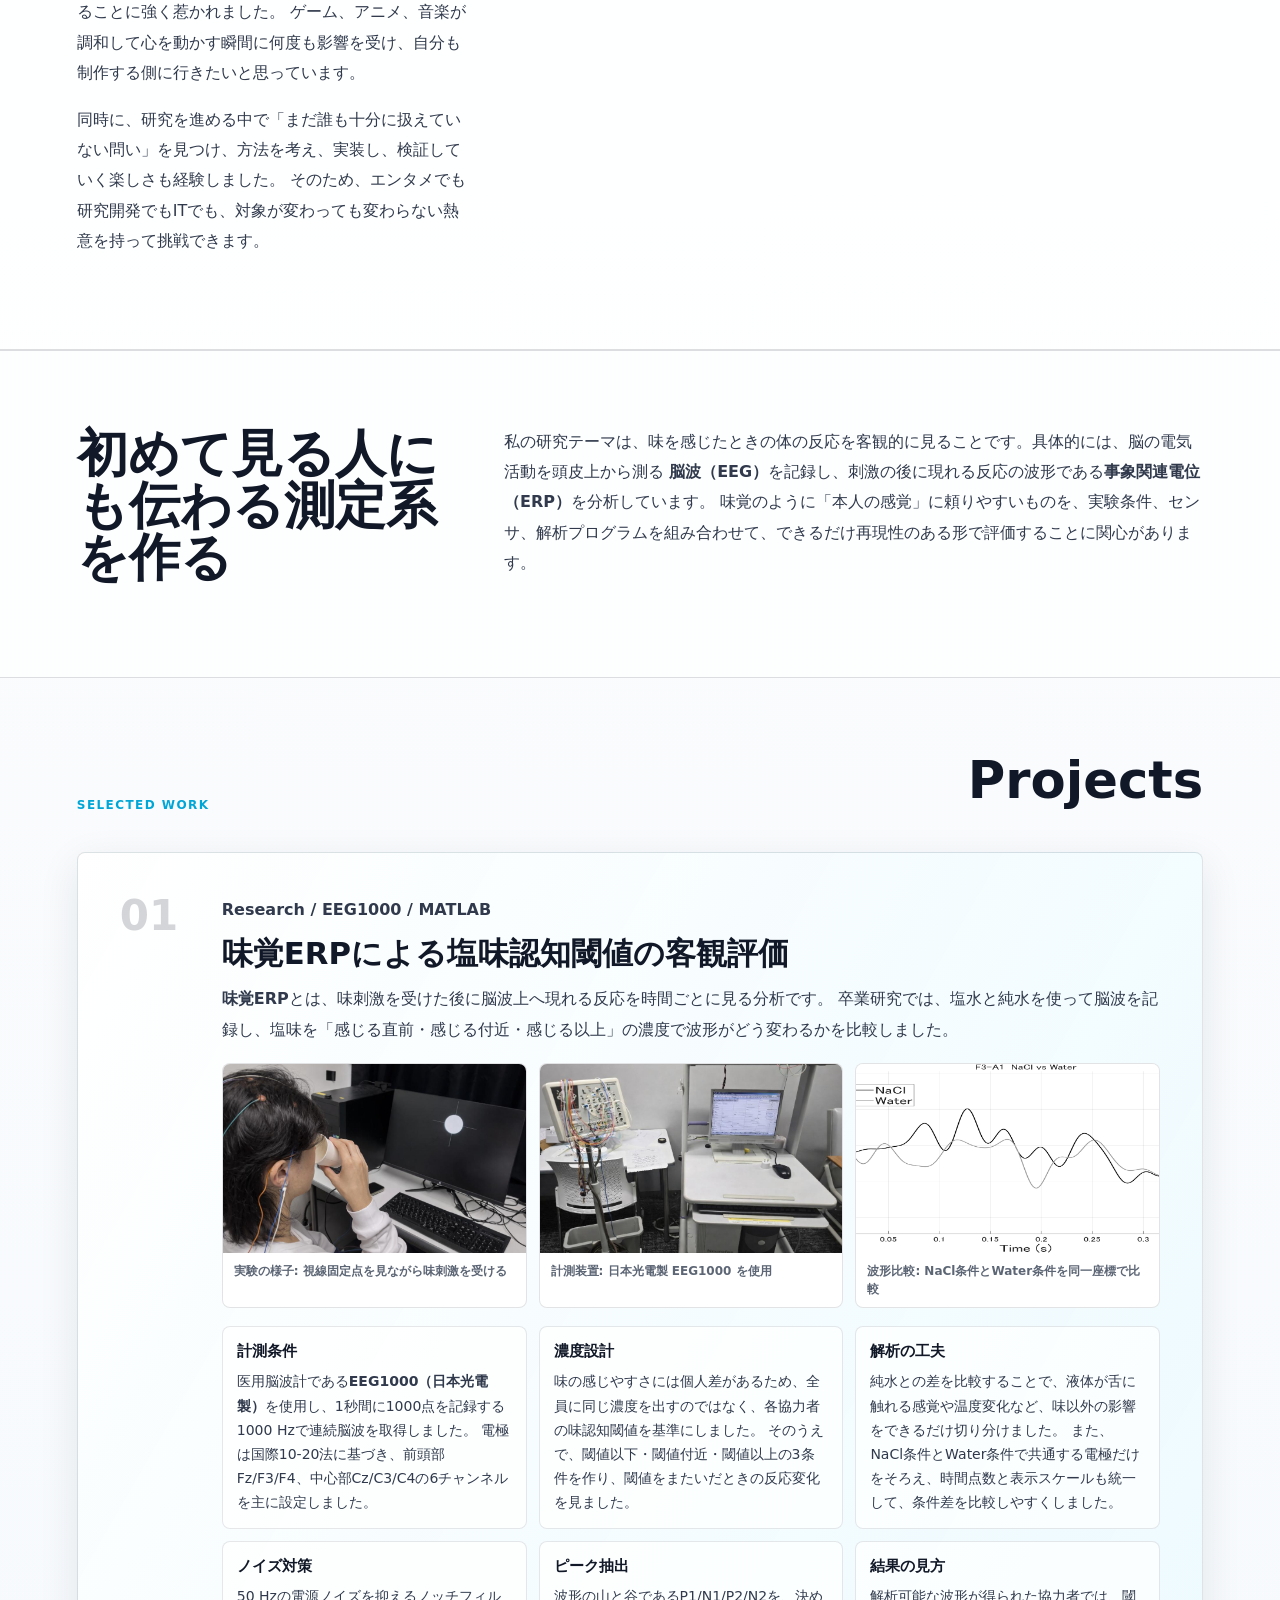
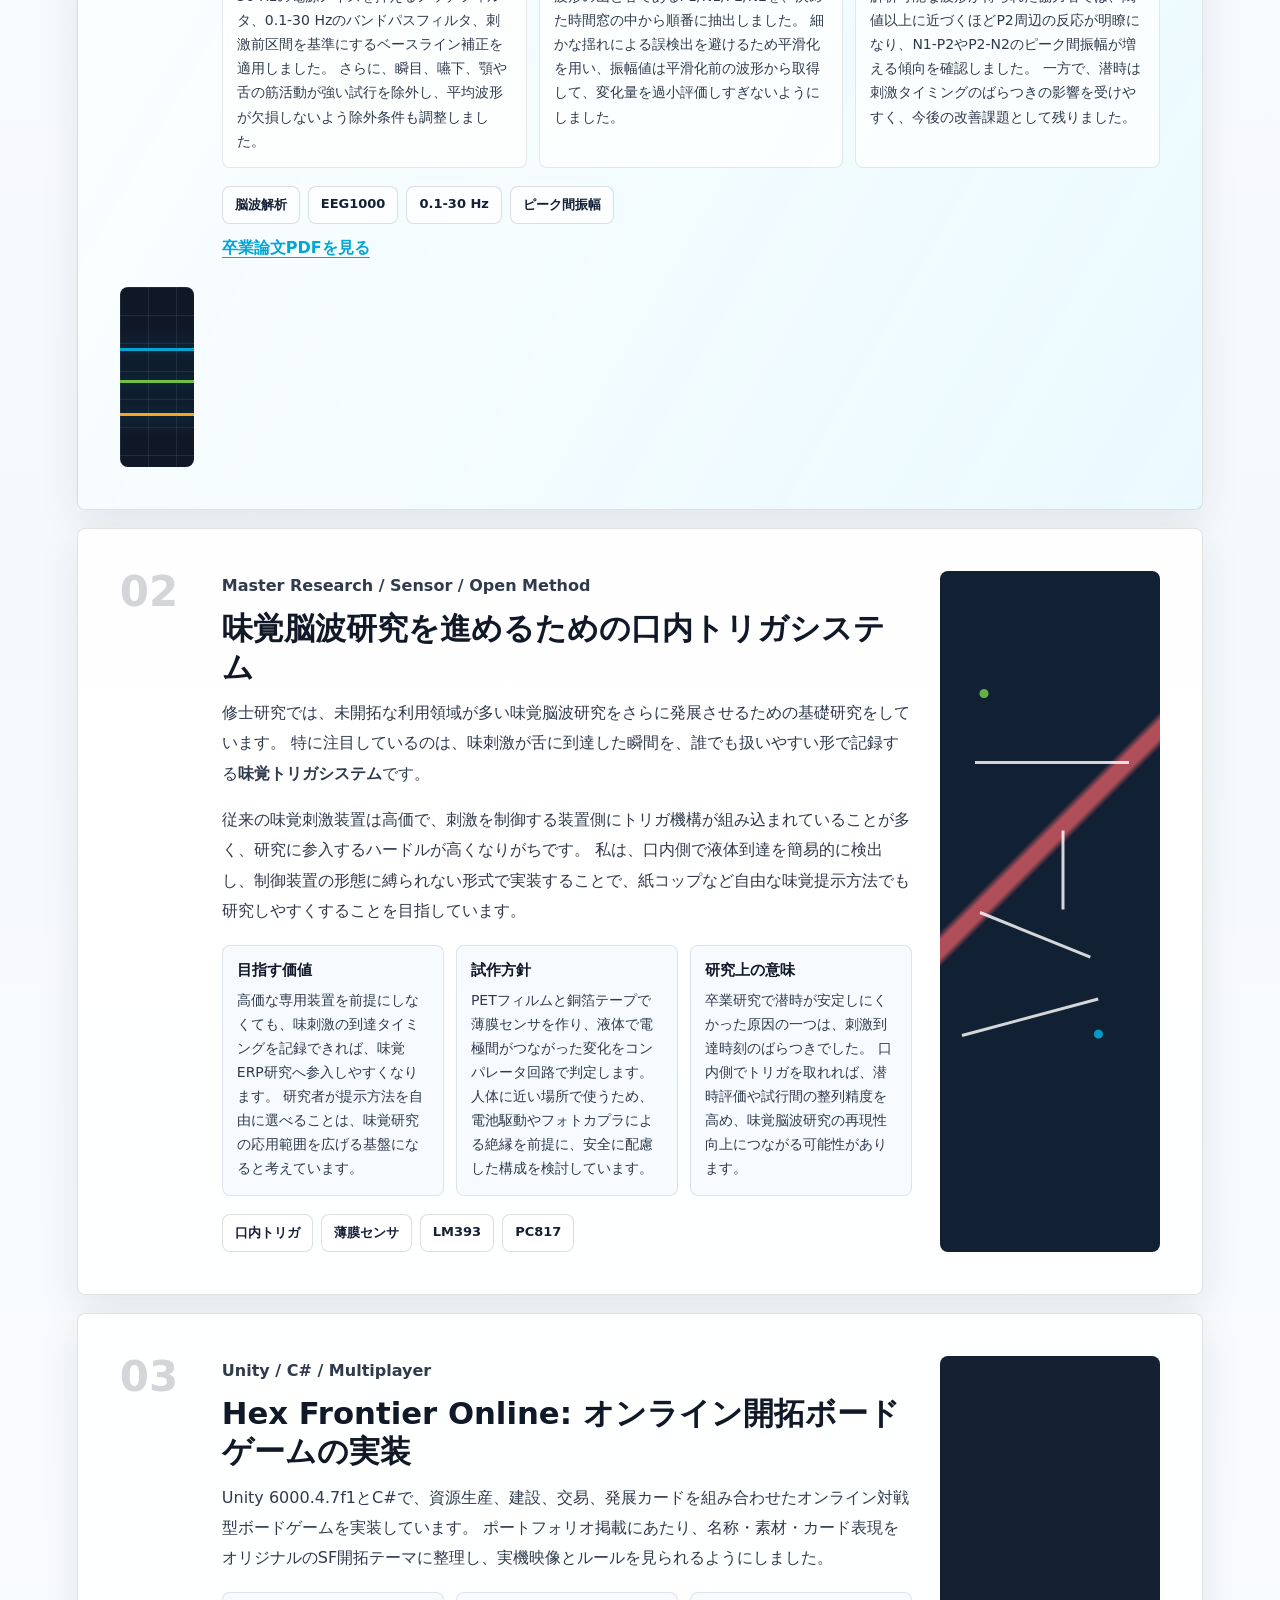
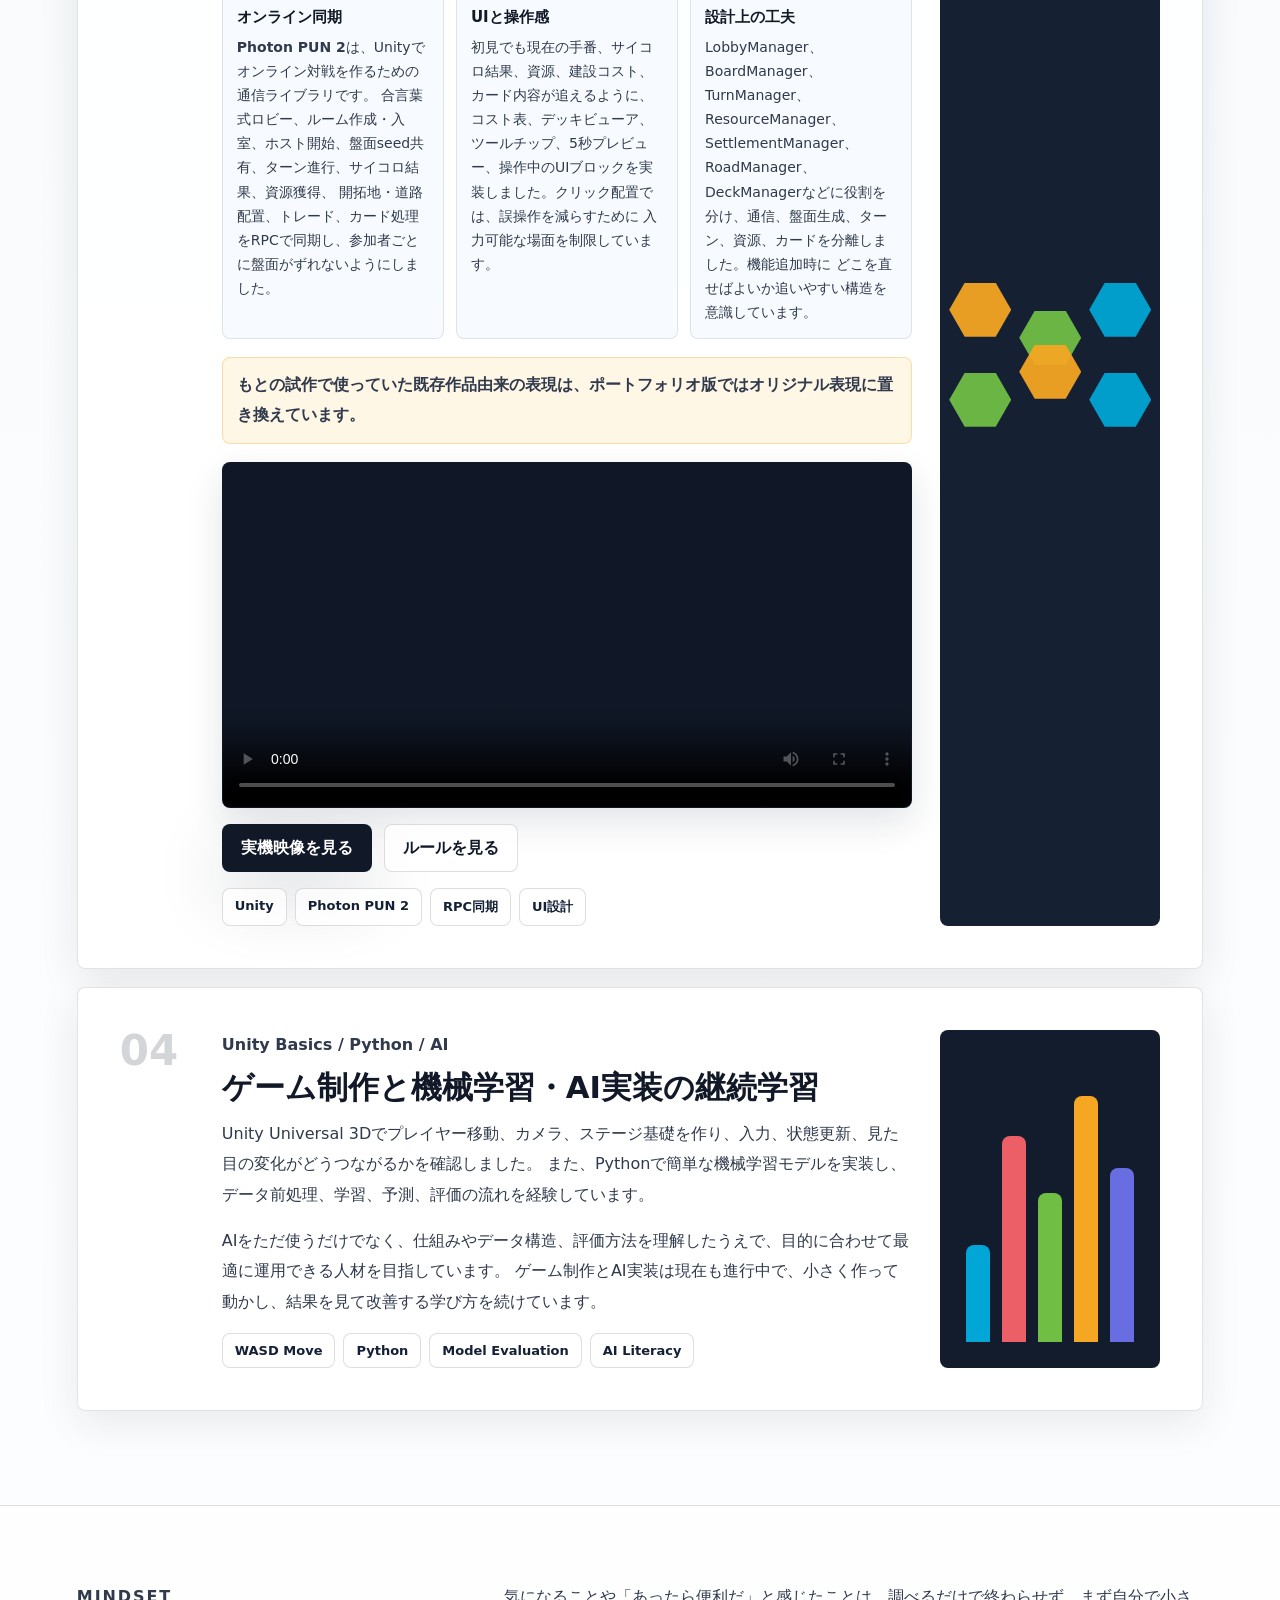
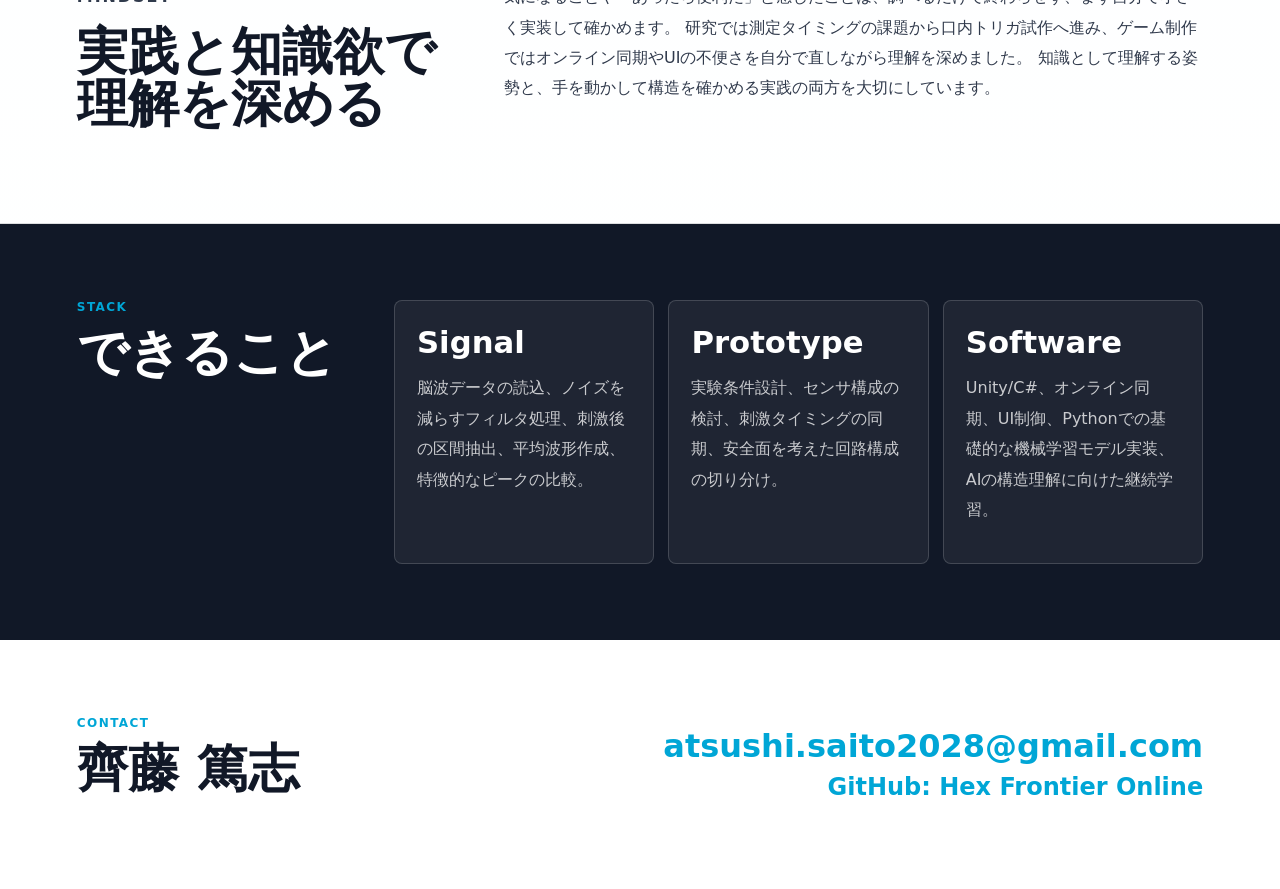
==== commit 07b9c72e: "Add Hex Frontier GitHub link to portfolio footer" ====
--- a/portfolio_site/index.html
+++ b/portfolio_site/index.html
@@ -255,10 +255,10 @@
           <div class="project-index">03</div>
           <div class="project-body">
             <p class="project-kicker">Unity / C# / Multiplayer</p>
-            <h3>TVアニメ「86」をモデルとした対戦型ボードゲームカタンの実装</h3>
-            <p>
-              Unity 6000.4.7f1とC#で、TVアニメ「86」の世界観をモデルにした、身内で遊ぶための対戦型ボードゲームを実装しています。
-              盤面の基本構造は資源獲得と交渉を楽しむカタン型にし、オンラインで複数人が同じ盤面を見ながら遊べるMVPを作りました。
+            <h3>Hex Frontier Online: オンライン開拓ボードゲームの実装</h3>
+            <p>
+              Unity 6000.4.7f1とC#で、資源生産、建設、交易、発展カードを組み合わせたオンライン対戦型ボードゲームを実装しています。
+              ポートフォリオ掲載にあたり、名称・素材・カード表現をオリジナルのSF開拓テーマに整理し、実機映像とルールを見られるようにしました。
             </p>
             <div class="deep-dive">
               <div>
@@ -287,8 +287,18 @@
               </div>
             </div>
             <p class="note">
-              著作権に配慮し、身内のみで遊ぶ用途として開発した非公開の個人利用プロジェクトです。公開・商用配布は想定していません。
-            </p>
+              もとの試作で使っていた既存作品由来の表現は、ポートフォリオ版ではオリジナル表現に置き換えています。
+            </p>
+            <div class="project-video">
+              <video controls preload="metadata" poster="./assets/video/hex-frontier-online-poster.jpg">
+                <source src="./assets/video/hex-frontier-online-demo.mp4" type="video/mp4" />
+                お使いのブラウザでは動画を再生できません。
+              </video>
+            </div>
+            <div class="project-actions">
+              <a class="button primary" href="./assets/video/hex-frontier-online-demo.mp4" target="_blank" rel="noopener">実機映像を見る</a>
+              <a class="button secondary" href="./hex-frontier-rulebook.html" target="_blank" rel="noopener">ルールを見る</a>
+            </div>
             <ul class="tags">
               <li>Unity</li>
               <li>Photon PUN 2</li>
@@ -366,7 +376,10 @@
         <p class="eyebrow">Contact</p>
         <h2>齊藤 篤志</h2>
       </div>
-      <a href="mailto:atsushi.saito2028@gmail.com">atsushi.saito2028@gmail.com</a>
+      <div class="footer-links">
+        <a href="mailto:atsushi.saito2028@gmail.com">atsushi.saito2028@gmail.com</a>
+        <a href="https://github.com/atsushisaito2028/HexFrontierOnline" target="_blank" rel="noopener">GitHub: Hex Frontier Online</a>
+      </div>
     </footer>
 
     <script src="./script.js"></script>
--- a/portfolio_site/styles.css
+++ b/portfolio_site/styles.css
@@ -457,6 +457,29 @@
   text-underline-offset: 4px;
 }
 
+.project-video {
+  margin: 18px 0 14px;
+  overflow: hidden;
+  background: #101827;
+  border: 1px solid rgba(17, 24, 39, 0.16);
+  border-radius: 8px;
+  box-shadow: 0 14px 36px rgba(20, 31, 48, 0.12);
+}
+
+.project-video video {
+  display: block;
+  width: 100%;
+  max-height: 440px;
+  background: #101827;
+}
+
+.project-actions {
+  display: flex;
+  flex-wrap: wrap;
+  gap: 12px;
+  margin: 16px 0 2px;
+}
+
 .deep-dive {
   display: grid;
   grid-template-columns: repeat(3, minmax(0, 1fr));
@@ -665,6 +688,105 @@
   font-weight: 900;
   color: var(--cyan);
   overflow-wrap: anywhere;
+}
+
+.footer-links {
+  display: grid;
+  gap: 8px;
+  justify-items: end;
+  text-align: right;
+}
+
+.footer-links a + a {
+  font-size: clamp(16px, 2.2vw, 24px);
+}
+
+.rulebook-page {
+  background:
+    linear-gradient(180deg, rgba(255, 255, 255, 0.92), rgba(247, 251, 255, 0.96)),
+    #f7fbff;
+}
+
+.rulebook-main {
+  max-width: 1040px;
+  margin: 0 auto;
+  padding: 72px clamp(20px, 5vw, 64px);
+}
+
+.rulebook-hero {
+  margin-bottom: 36px;
+}
+
+.rulebook-hero h1 {
+  max-width: 900px;
+}
+
+.rulebook-lead {
+  max-width: 760px;
+  color: #273142;
+  font-size: 18px;
+  line-height: 1.9;
+  font-weight: 700;
+}
+
+.rulebook-section {
+  margin: 18px 0;
+  padding: 24px;
+  background: rgba(255, 255, 255, 0.86);
+  border: 1px solid rgba(17, 24, 39, 0.12);
+  border-radius: 8px;
+  box-shadow: 0 12px 36px rgba(20, 31, 48, 0.07);
+}
+
+.rulebook-section h2 {
+  margin-bottom: 12px;
+  font-size: clamp(24px, 3vw, 36px);
+}
+
+.rulebook-section h3 {
+  margin-top: 18px;
+  font-size: 21px;
+}
+
+.rulebook-section p,
+.rulebook-section li {
+  color: #303a4c;
+  font-size: 16px;
+  line-height: 1.85;
+}
+
+.rulebook-section ul,
+.rulebook-section ol {
+  padding-left: 1.25em;
+}
+
+.rulebook-table {
+  width: 100%;
+  margin: 14px 0;
+  border-collapse: collapse;
+  overflow: hidden;
+  border-radius: 8px;
+}
+
+.rulebook-table th,
+.rulebook-table td {
+  padding: 11px 12px;
+  text-align: left;
+  border-bottom: 1px solid rgba(17, 24, 39, 0.1);
+}
+
+.rulebook-table th {
+  color: #111827;
+  background: rgba(0, 166, 214, 0.11);
+  font-size: 13px;
+  font-weight: 900;
+}
+
+.rulebook-table td {
+  color: #303a4c;
+  background: rgba(255, 255, 255, 0.64);
+  font-size: 15px;
+  line-height: 1.65;
 }
 
 @keyframes wave {
@@ -804,6 +926,11 @@
     align-items: flex-start;
     flex-direction: column;
   }
+
+  .footer-links {
+    justify-items: start;
+    text-align: left;
+  }
 }
 
 @media (prefers-reduced-motion: reduce) {
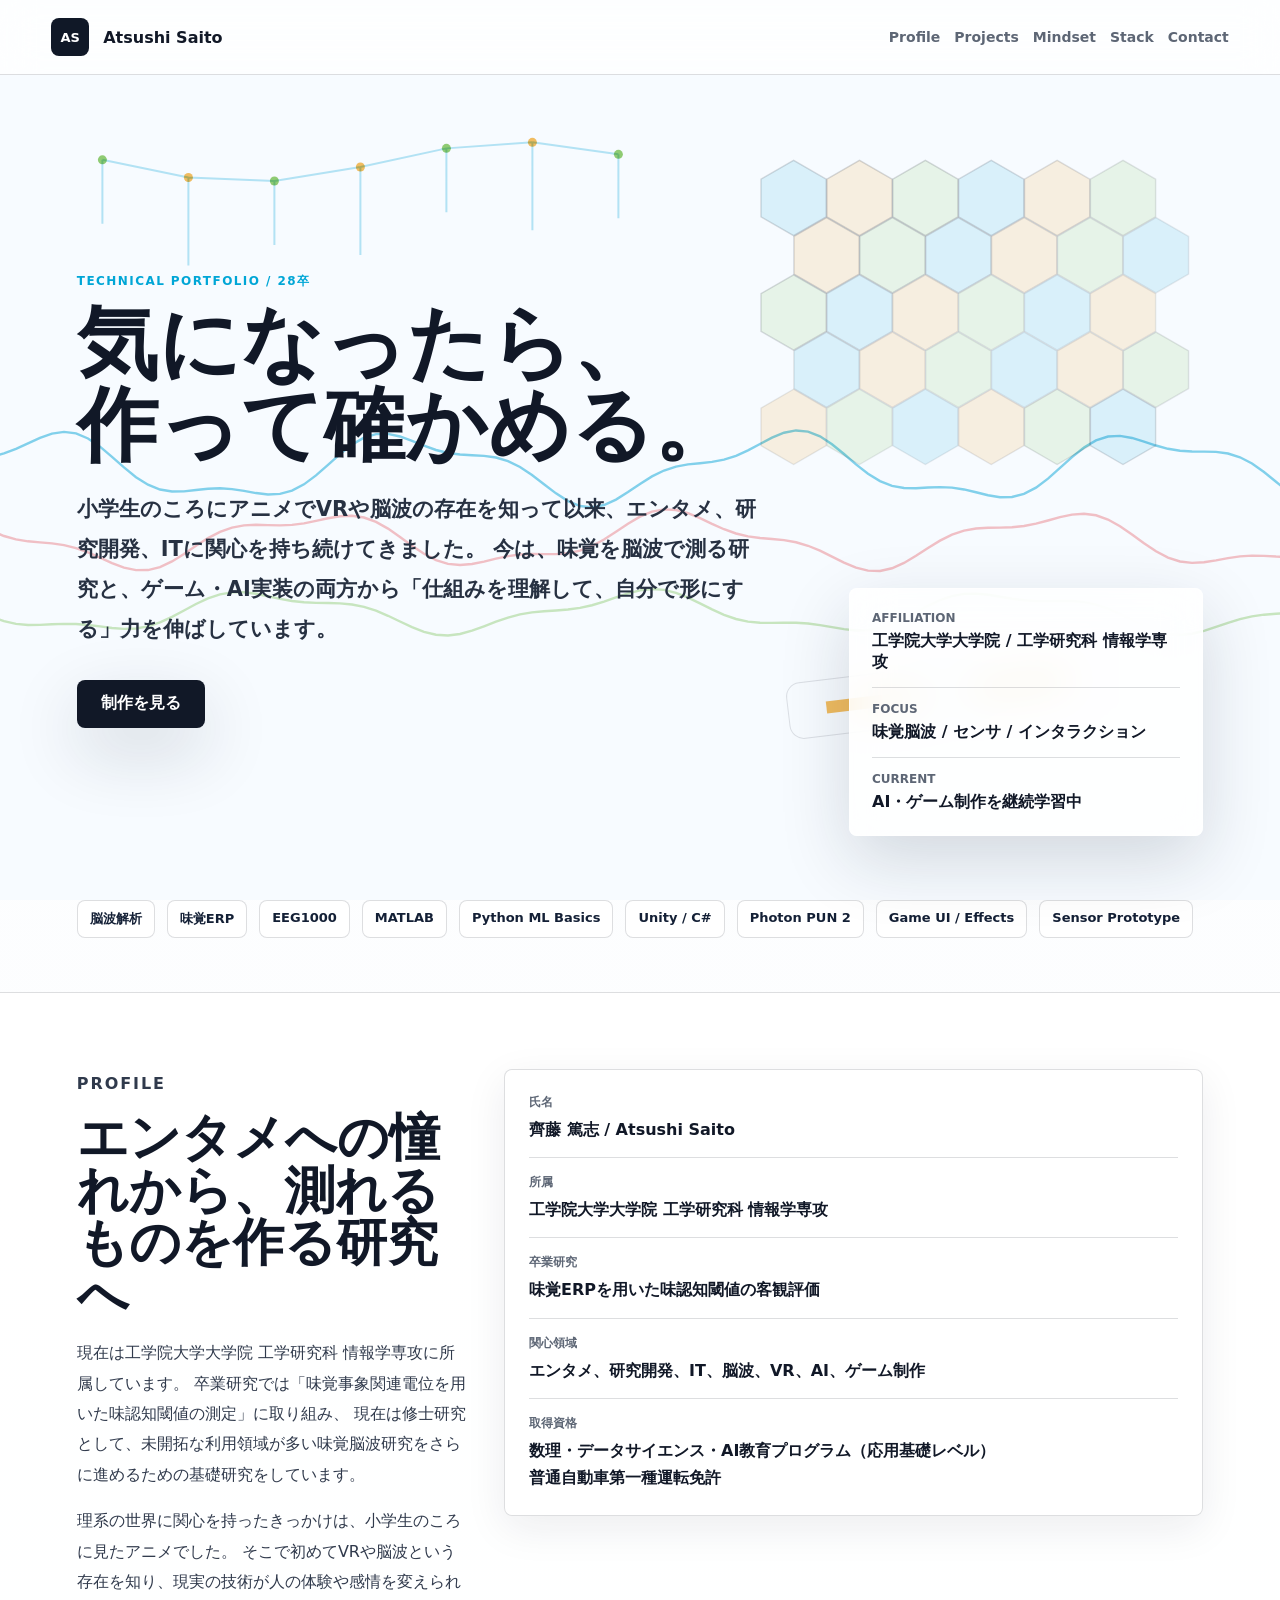
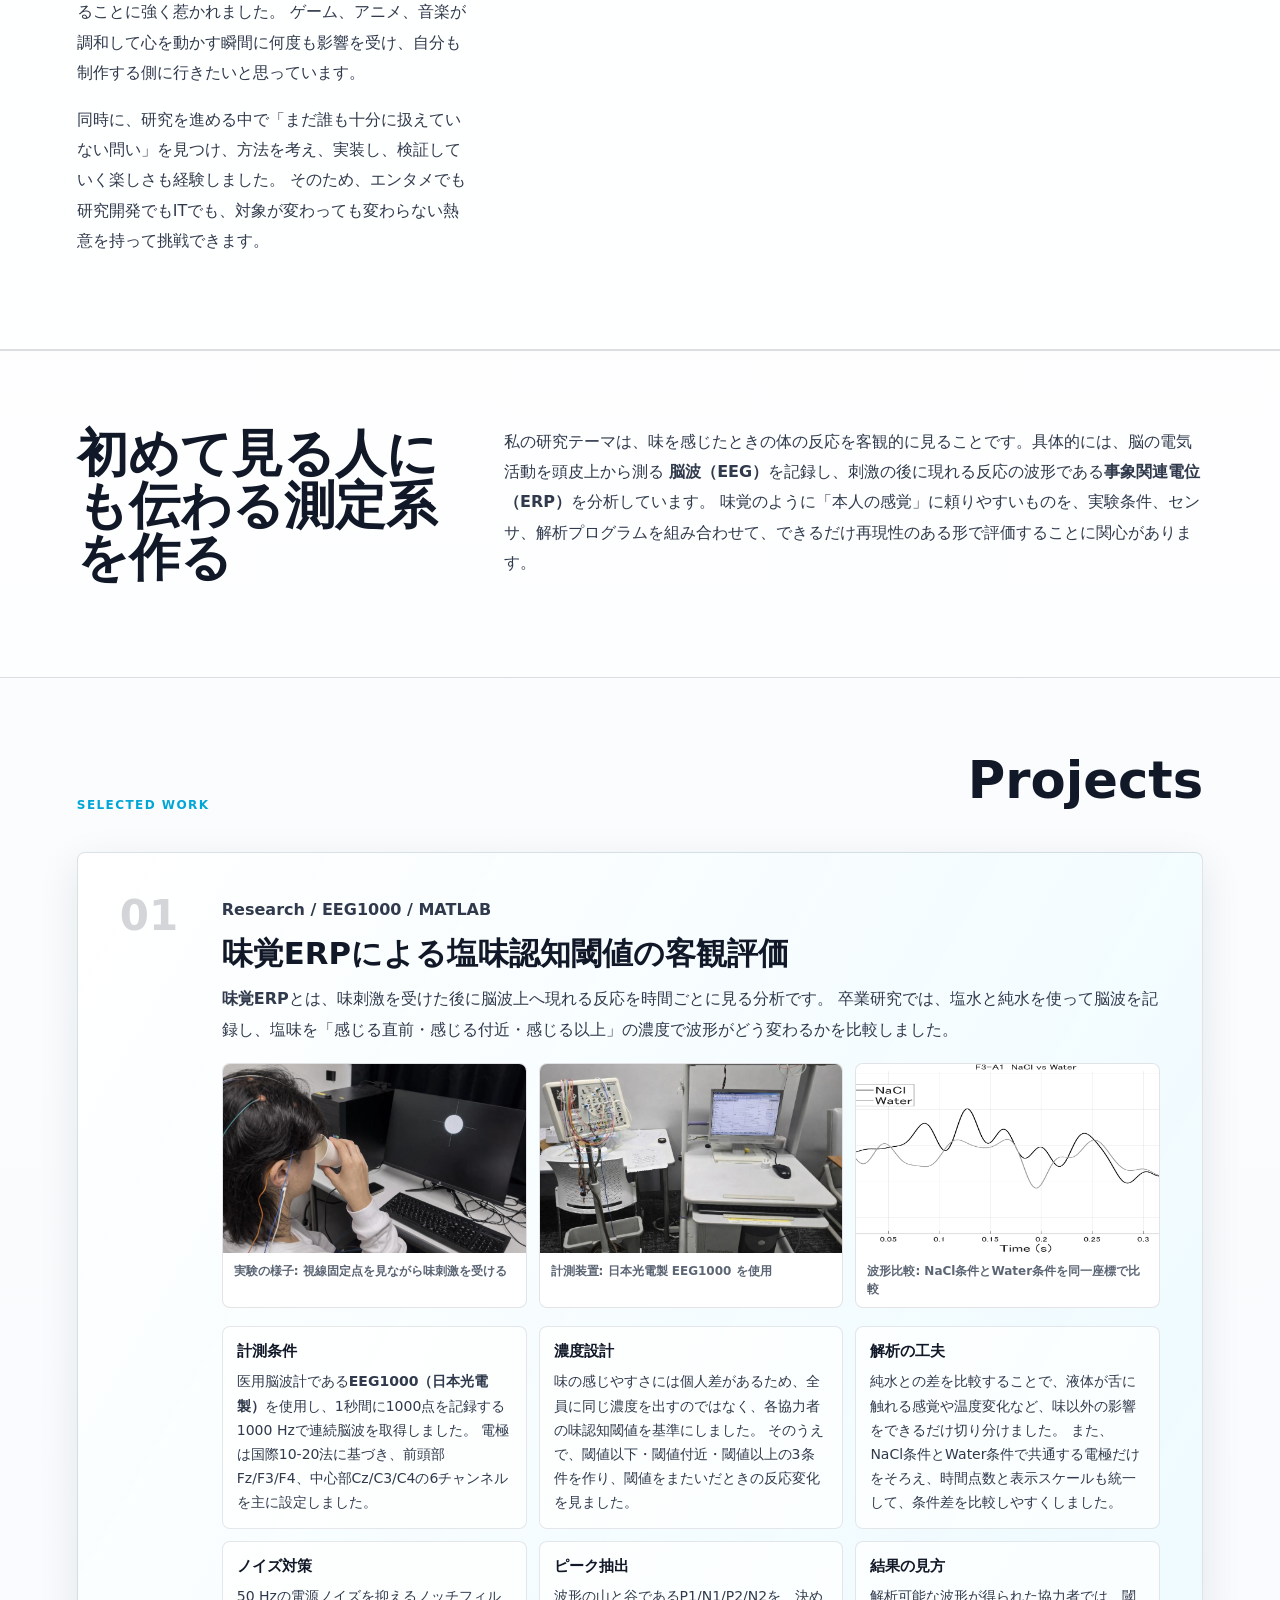
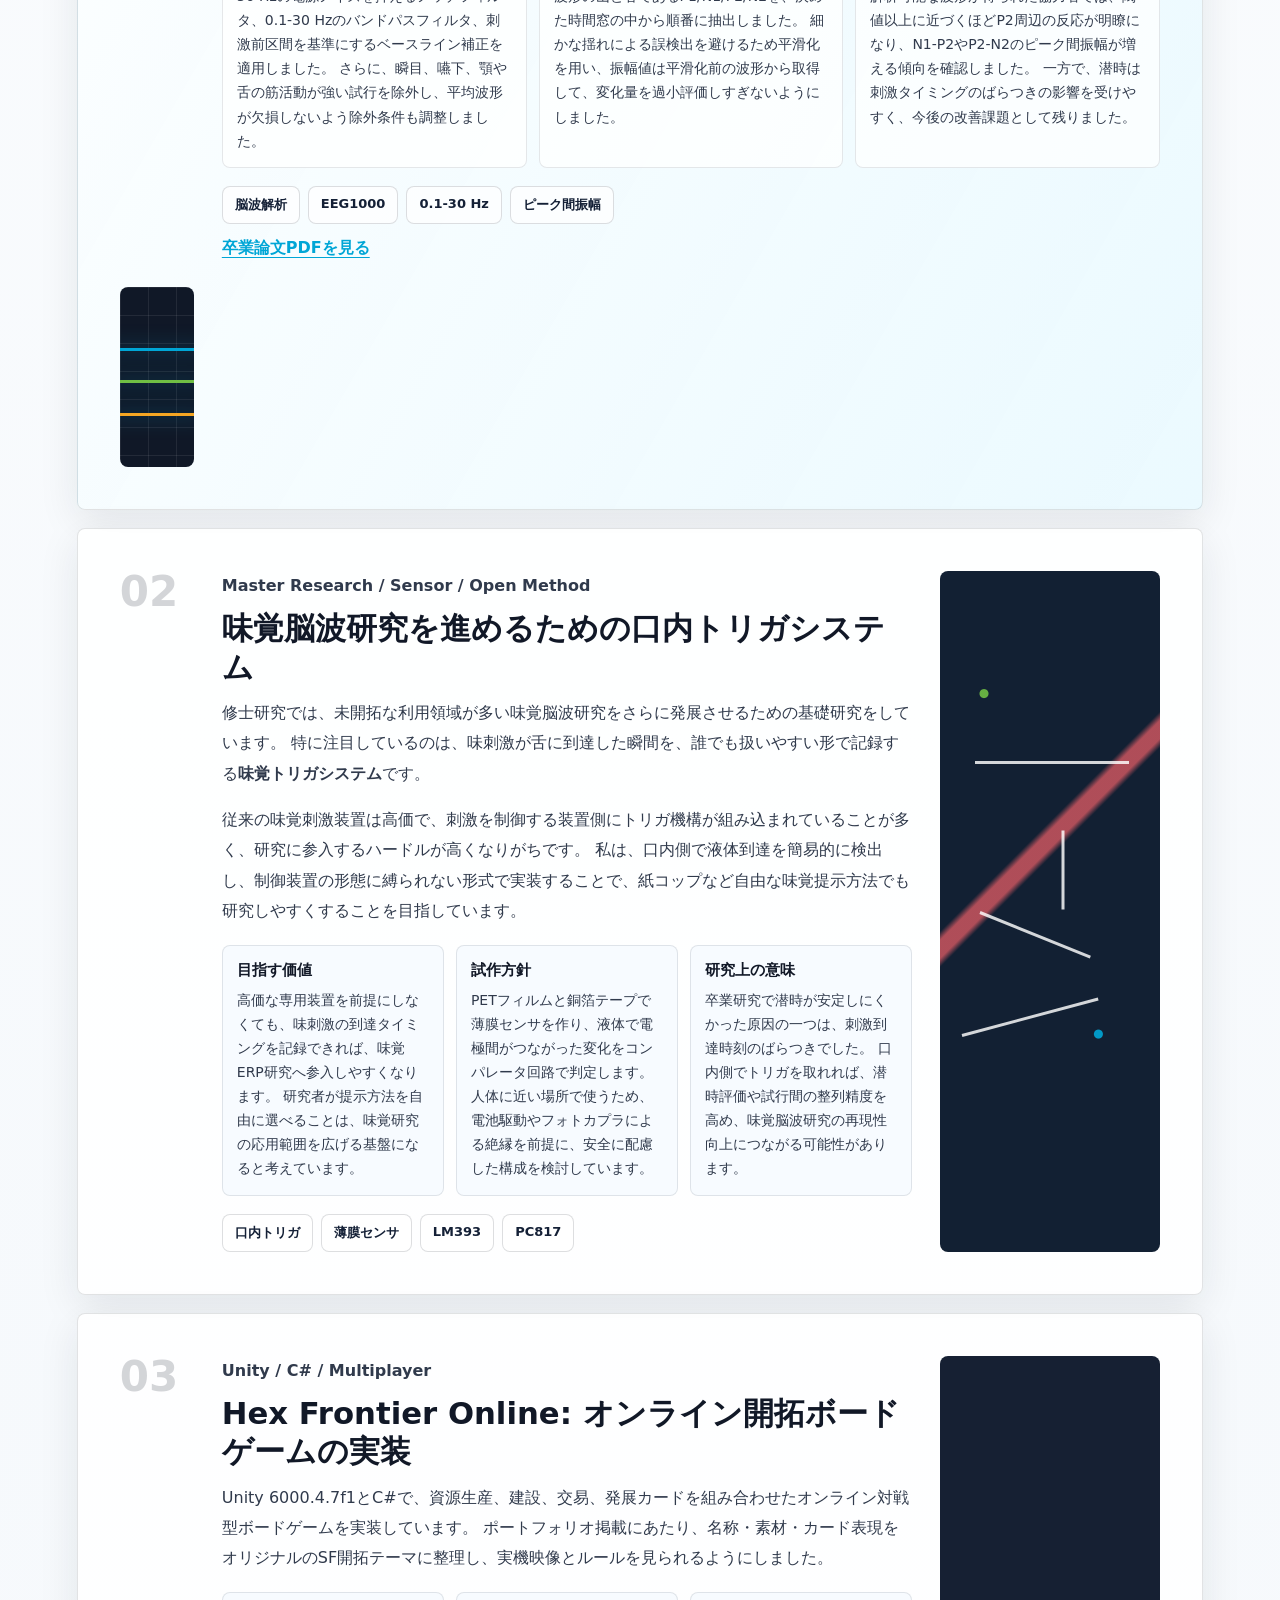
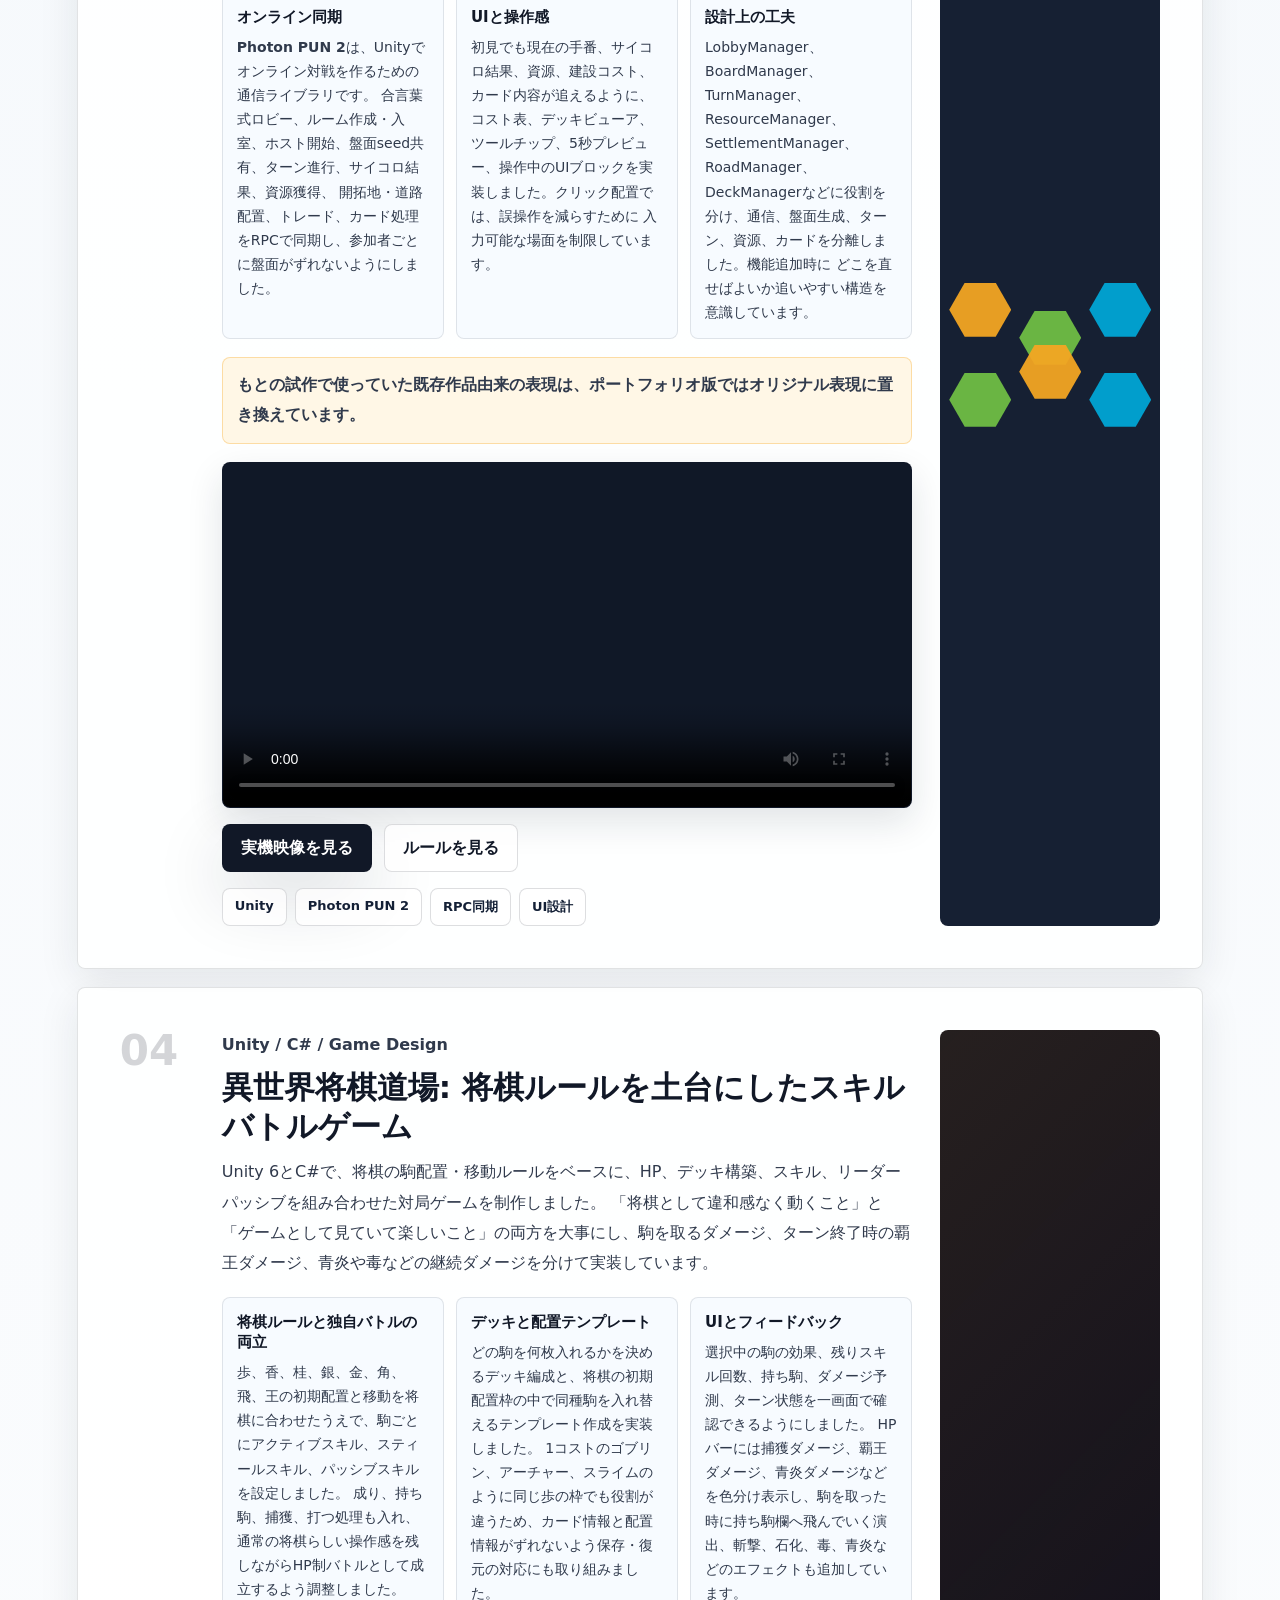
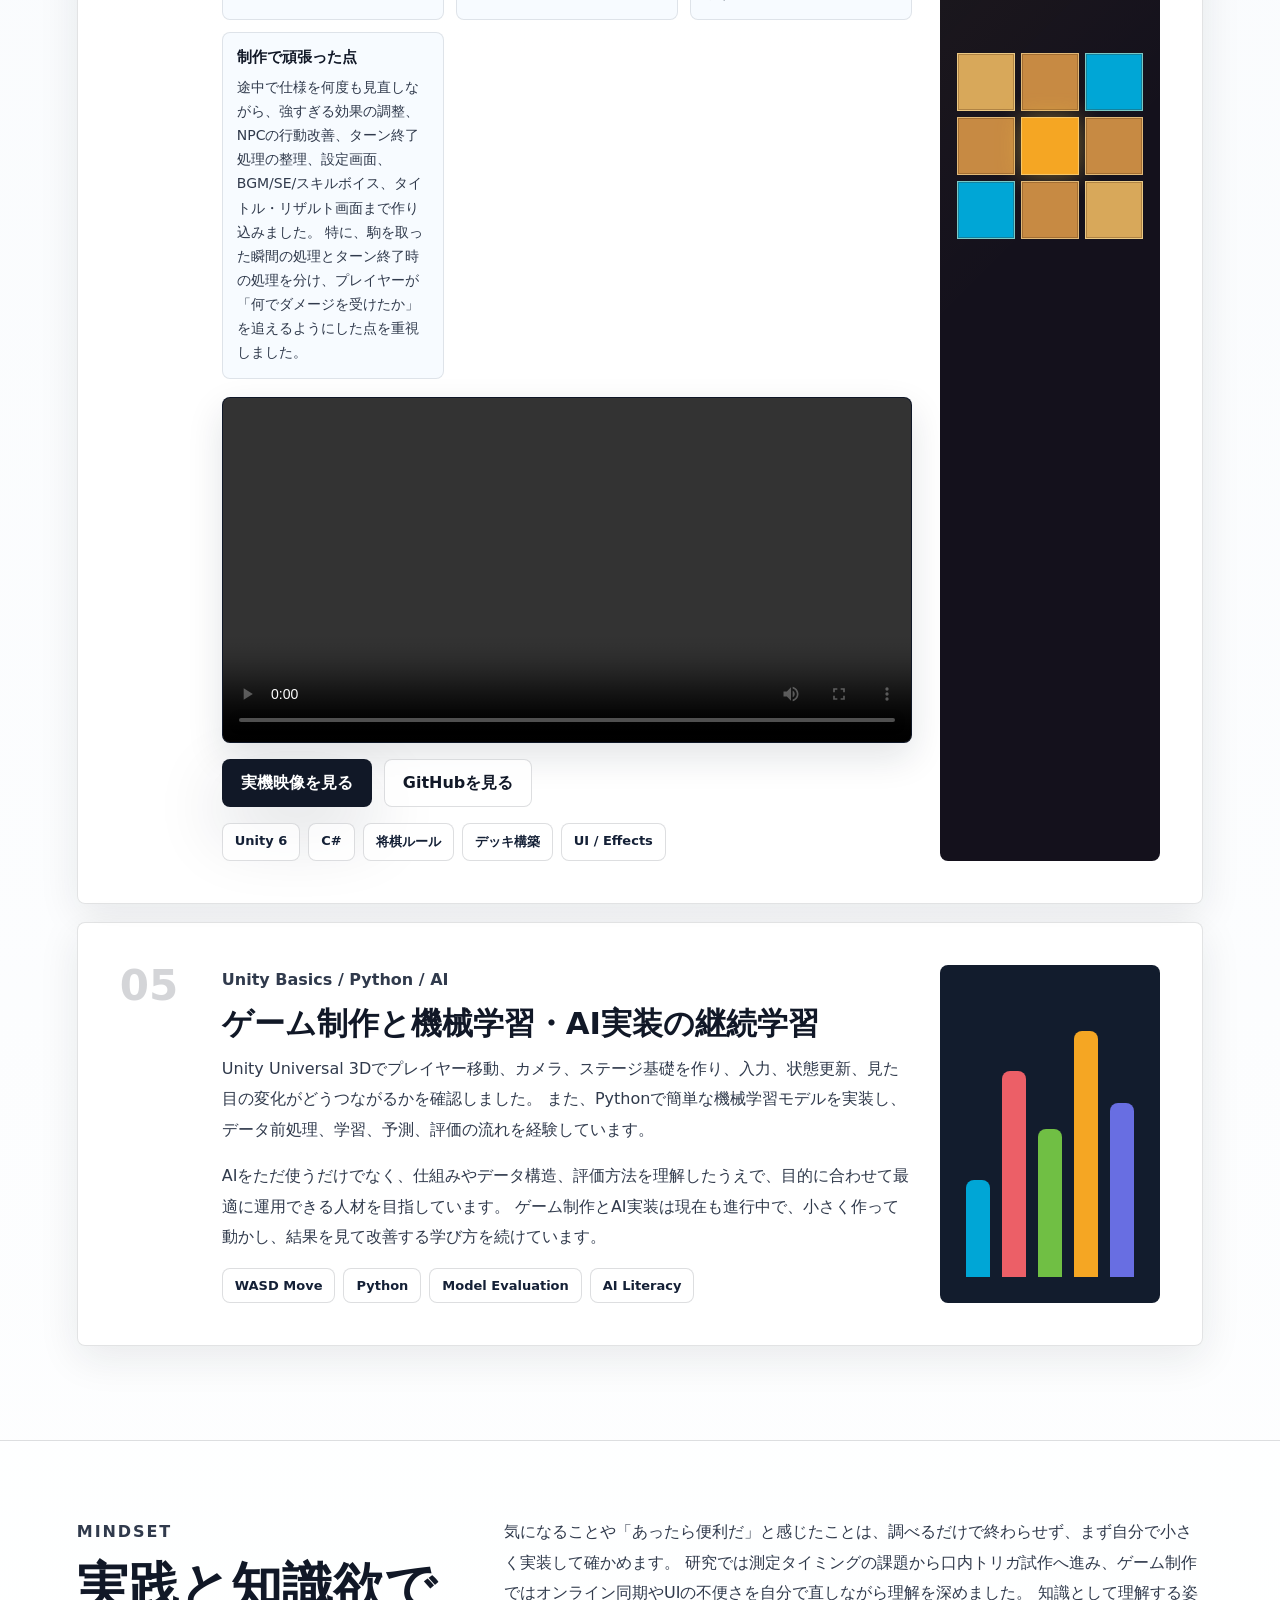
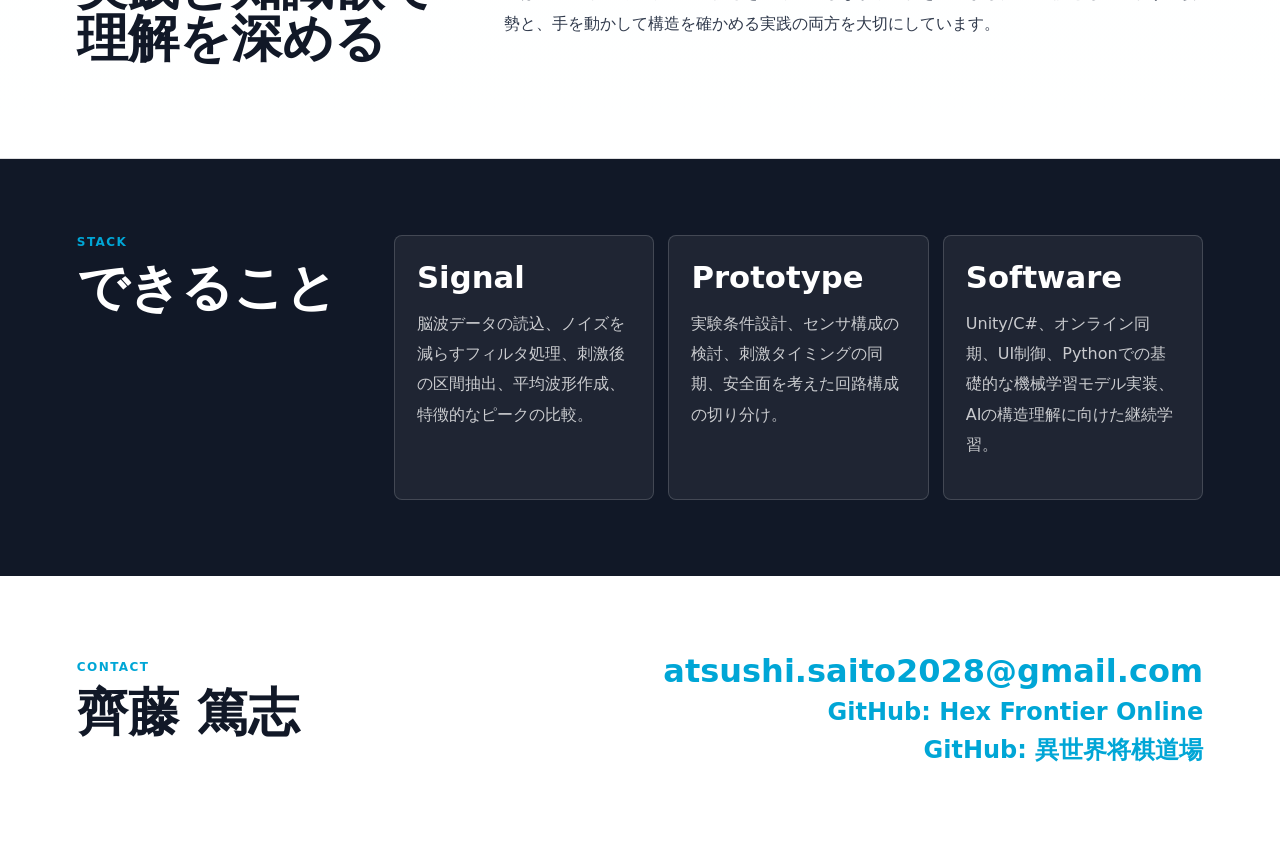
==== commit 39b397a7: "Add isekai shogi dojo portfolio entry" ====
--- a/portfolio_site/index.html
+++ b/portfolio_site/index.html
@@ -6,7 +6,7 @@
     <title>Atsushi Saito | Technical Portfolio</title>
     <meta
       name="description"
-      content="齊藤篤志の技術ポートフォリオ。味覚を脳波で測る研究、修士研究、センサ試作、Unity/C#によるオンラインゲーム、機械学習・AI実装。"
+      content="齊藤篤志の技術ポートフォリオ。味覚を脳波で測る研究、修士研究、センサ試作、Unity/C#によるオンラインゲーム、異世界将棋道場、機械学習・AI実装。"
     />
     <link rel="stylesheet" href="./styles.css" />
   </head>
@@ -64,6 +64,7 @@
         <span>Python ML Basics</span>
         <span>Unity / C#</span>
         <span>Photon PUN 2</span>
+        <span>Game UI / Effects</span>
         <span>Sensor Prototype</span>
       </section>
 
@@ -104,6 +105,13 @@
               <dt>関心領域</dt>
               <dd>エンタメ、研究開発、IT、脳波、VR、AI、ゲーム制作</dd>
             </div>
+            <div>
+              <dt>取得資格</dt>
+              <dd>
+                数理・データサイエンス・AI教育プログラム（応用基礎レベル）<br />
+                普通自動車第一種運転免許
+              </dd>
+            </div>
           </dl>
         </div>
       </section>
@@ -314,6 +322,68 @@
         <article class="project-card">
           <div class="project-index">04</div>
           <div class="project-body">
+            <p class="project-kicker">Unity / C# / Game Design</p>
+            <h3>異世界将棋道場: 将棋ルールを土台にしたスキルバトルゲーム</h3>
+            <p>
+              Unity 6とC#で、将棋の駒配置・移動ルールをベースに、HP、デッキ構築、スキル、リーダーパッシブを組み合わせた対局ゲームを制作しました。
+              「将棋として違和感なく動くこと」と「ゲームとして見ていて楽しいこと」の両方を大事にし、駒を取るダメージ、ターン終了時の覇王ダメージ、青炎や毒などの継続ダメージを分けて実装しています。
+            </p>
+            <div class="deep-dive">
+              <div>
+                <h4>将棋ルールと独自バトルの両立</h4>
+                <p>
+                  歩、香、桂、銀、金、角、飛、王の初期配置と移動を将棋に合わせたうえで、駒ごとにアクティブスキル、スティールスキル、パッシブスキルを設定しました。
+                  成り、持ち駒、捕獲、打つ処理も入れ、通常の将棋らしい操作感を残しながらHP制バトルとして成立するよう調整しました。
+                </p>
+              </div>
+              <div>
+                <h4>デッキと配置テンプレート</h4>
+                <p>
+                  どの駒を何枚入れるかを決めるデッキ編成と、将棋の初期配置枠の中で同種駒を入れ替えるテンプレート作成を実装しました。
+                  1コストのゴブリン、アーチャー、スライムのように同じ歩の枠でも役割が違うため、カード情報と配置情報がずれないよう保存・復元の対応にも取り組みました。
+                </p>
+              </div>
+              <div>
+                <h4>UIとフィードバック</h4>
+                <p>
+                  選択中の駒の効果、残りスキル回数、持ち駒、ダメージ予測、ターン状態を一画面で確認できるようにしました。
+                  HPバーには捕獲ダメージ、覇王ダメージ、青炎ダメージなどを色分け表示し、駒を取った時に持ち駒欄へ飛んでいく演出、斬撃、石化、毒、青炎などのエフェクトも追加しています。
+                </p>
+              </div>
+              <div>
+                <h4>制作で頑張った点</h4>
+                <p>
+                  途中で仕様を何度も見直しながら、強すぎる効果の調整、NPCの行動改善、ターン終了処理の整理、設定画面、BGM/SE/スキルボイス、タイトル・リザルト画面まで作り込みました。
+                  特に、駒を取った瞬間の処理とターン終了時の処理を分け、プレイヤーが「何でダメージを受けたか」を追えるようにした点を重視しました。
+                </p>
+              </div>
+            </div>
+            <div class="project-video">
+              <video controls preload="metadata">
+                <source src="./assets/video/syogi-battle-demo.mp4" type="video/mp4" />
+                お使いのブラウザでは動画を再生できません。
+              </video>
+            </div>
+            <div class="project-actions">
+              <a class="button primary" href="./assets/video/syogi-battle-demo.mp4" target="_blank" rel="noopener">実機映像を見る</a>
+              <a class="button secondary" href="https://github.com/atsushisaito2028/syogibattle" target="_blank" rel="noopener">GitHubを見る</a>
+            </div>
+            <ul class="tags">
+              <li>Unity 6</li>
+              <li>C#</li>
+              <li>将棋ルール</li>
+              <li>デッキ構築</li>
+              <li>UI / Effects</li>
+            </ul>
+          </div>
+          <div class="mini-visual syogi-visual" aria-hidden="true">
+            <i></i><i></i><i></i><i></i><i></i><i></i><i></i><i></i><i></i>
+          </div>
+        </article>
+
+        <article class="project-card">
+          <div class="project-index">05</div>
+          <div class="project-body">
             <p class="project-kicker">Unity Basics / Python / AI</p>
             <h3>ゲーム制作と機械学習・AI実装の継続学習</h3>
             <p>
@@ -379,6 +449,7 @@
       <div class="footer-links">
         <a href="mailto:atsushi.saito2028@gmail.com">atsushi.saito2028@gmail.com</a>
         <a href="https://github.com/atsushisaito2028/HexFrontierOnline" target="_blank" rel="noopener">GitHub: Hex Frontier Online</a>
+        <a href="https://github.com/atsushisaito2028/syogibattle" target="_blank" rel="noopener">GitHub: 異世界将棋道場</a>
       </div>
     </footer>
 
--- a/portfolio_site/styles.css
+++ b/portfolio_site/styles.css
@@ -611,6 +611,40 @@
   background: var(--cyan);
 }
 
+.syogi-visual {
+  display: grid;
+  grid-template-columns: repeat(3, 58px);
+  align-content: center;
+  justify-content: center;
+  gap: 6px;
+  padding: 24px;
+  background:
+    linear-gradient(135deg, rgba(244, 198, 64, 0.08), transparent 55%),
+    #14111c;
+}
+
+.syogi-visual i {
+  width: 58px;
+  height: 58px;
+  background: #d8a85a;
+  border: 1px solid rgba(255, 236, 178, 0.48);
+  box-shadow: inset 0 0 0 1px rgba(69, 39, 14, 0.28);
+}
+
+.syogi-visual i:nth-child(2n) {
+  background: #c78a43;
+}
+
+.syogi-visual i:nth-child(5) {
+  background: var(--amber);
+  box-shadow: 0 0 24px rgba(244, 198, 64, 0.45);
+}
+
+.syogi-visual i:nth-child(3),
+.syogi-visual i:nth-child(7) {
+  background: var(--cyan);
+}
+
 .ml-visual {
   display: flex;
   align-items: end;
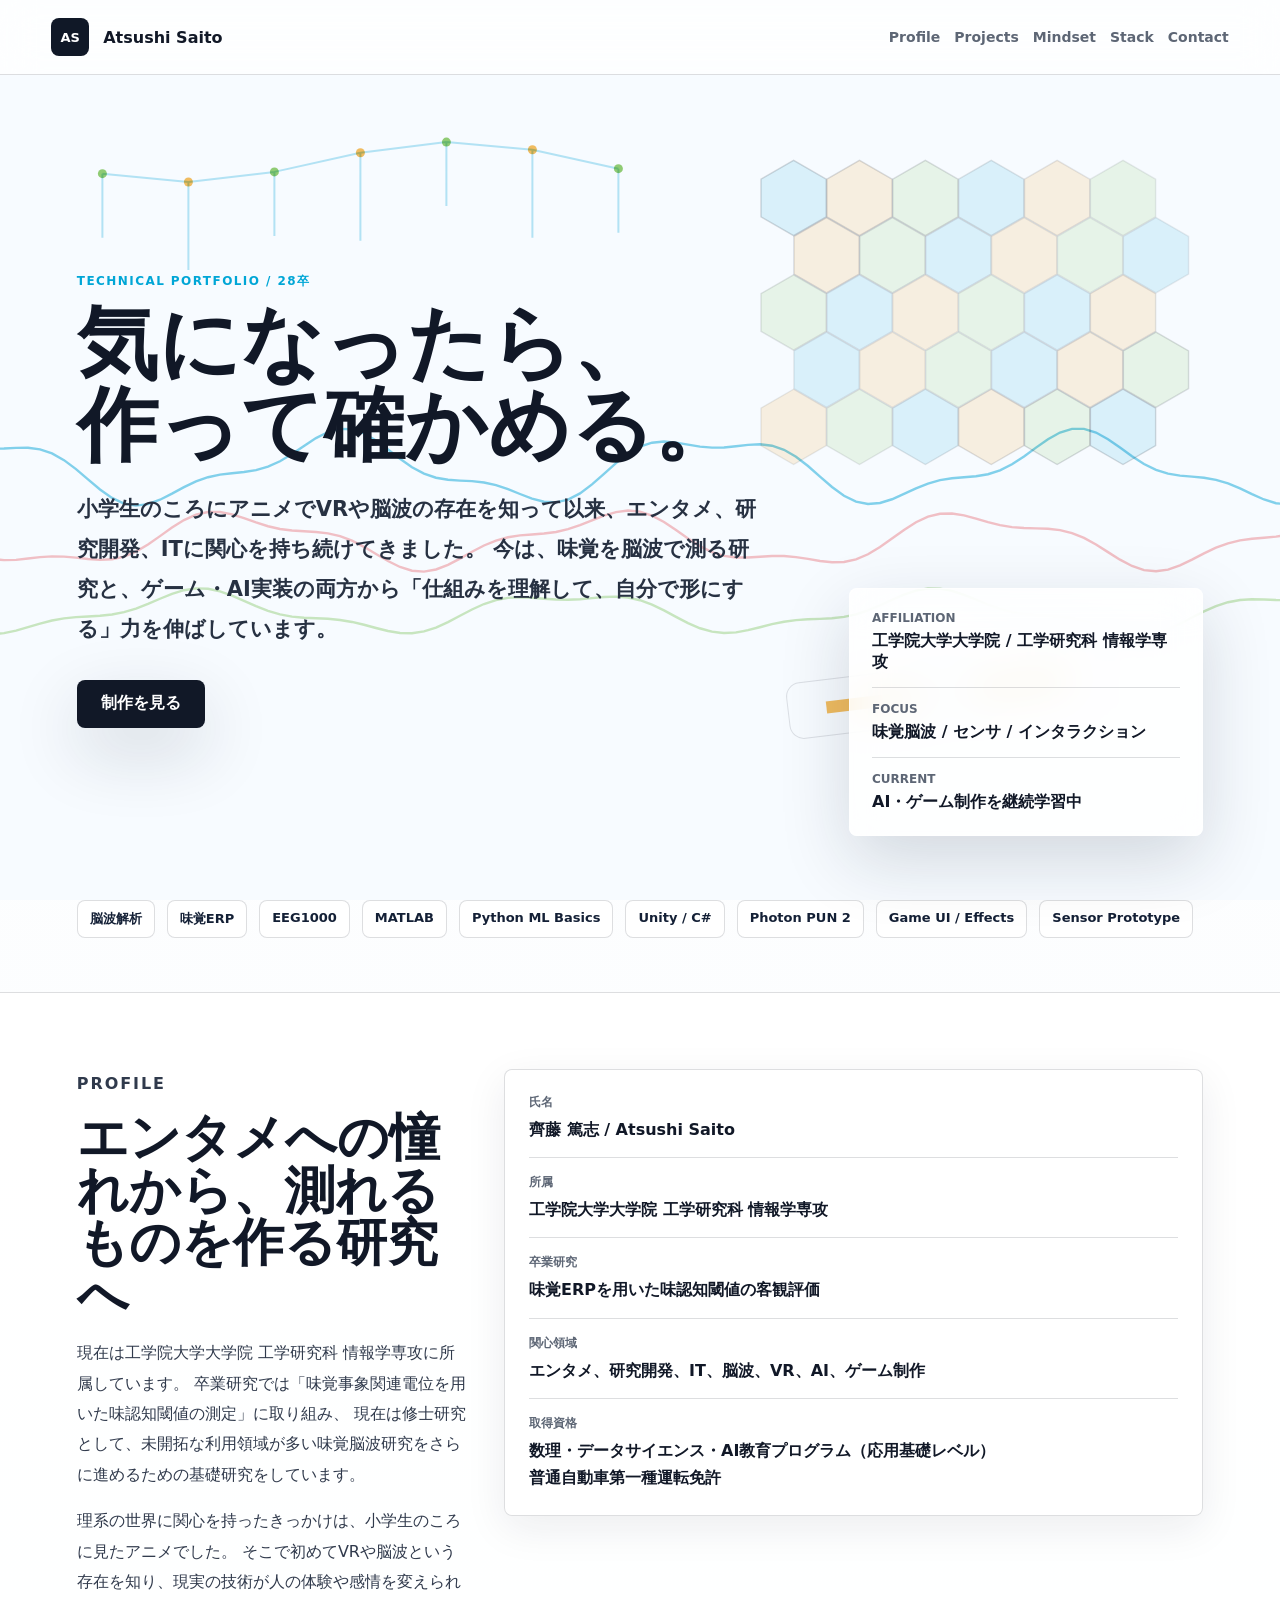
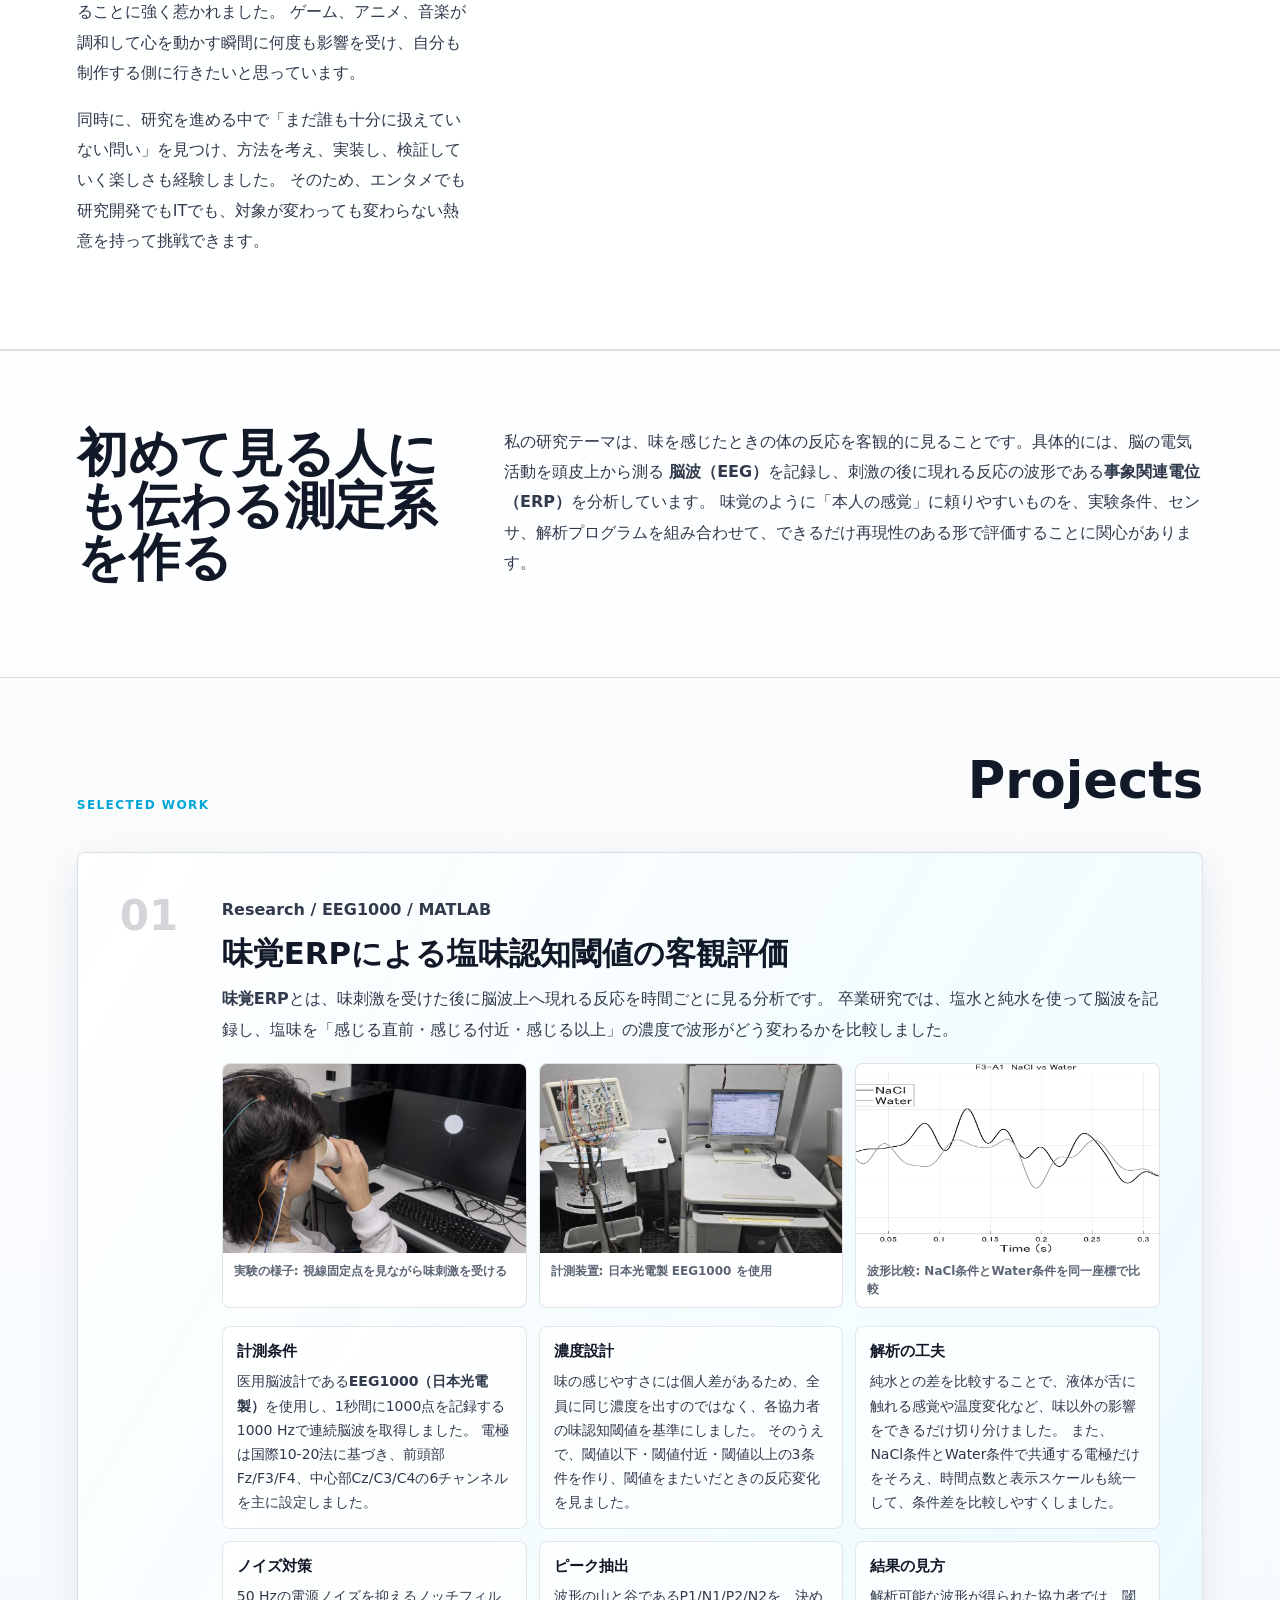
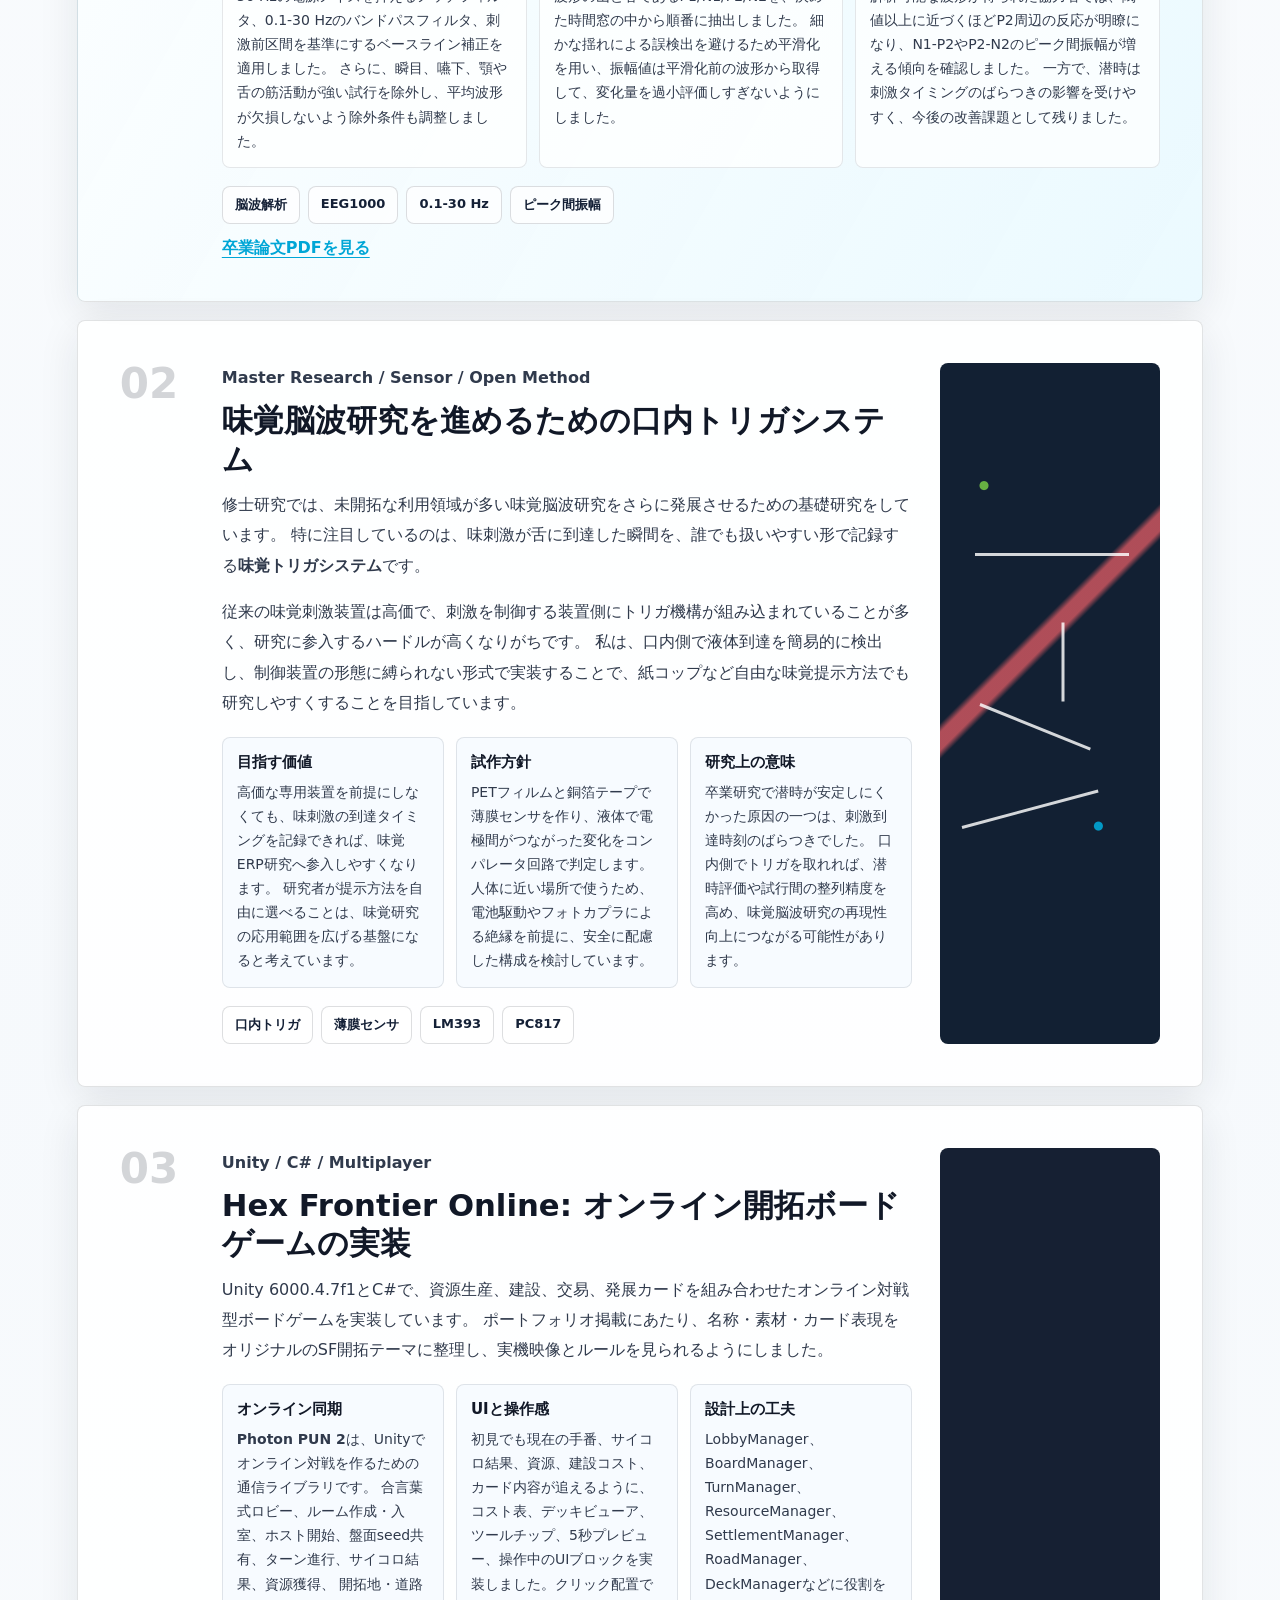
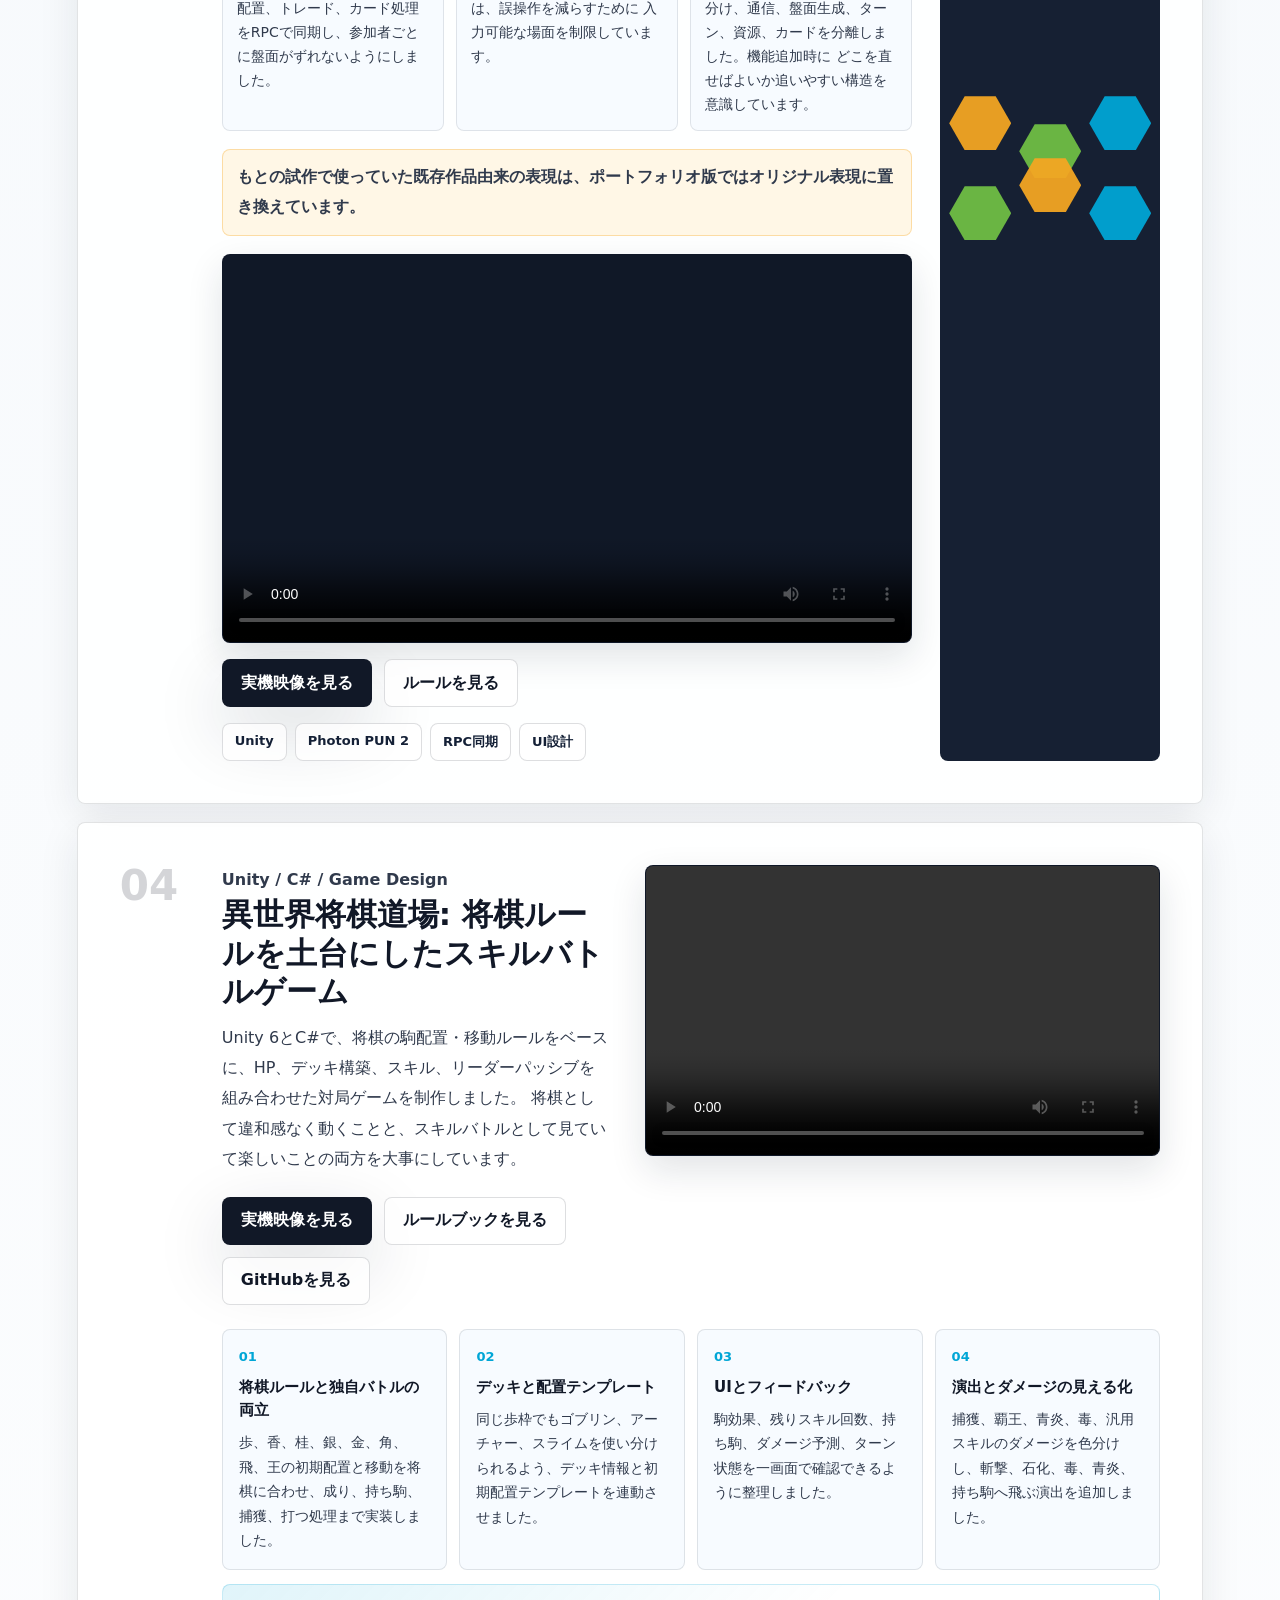
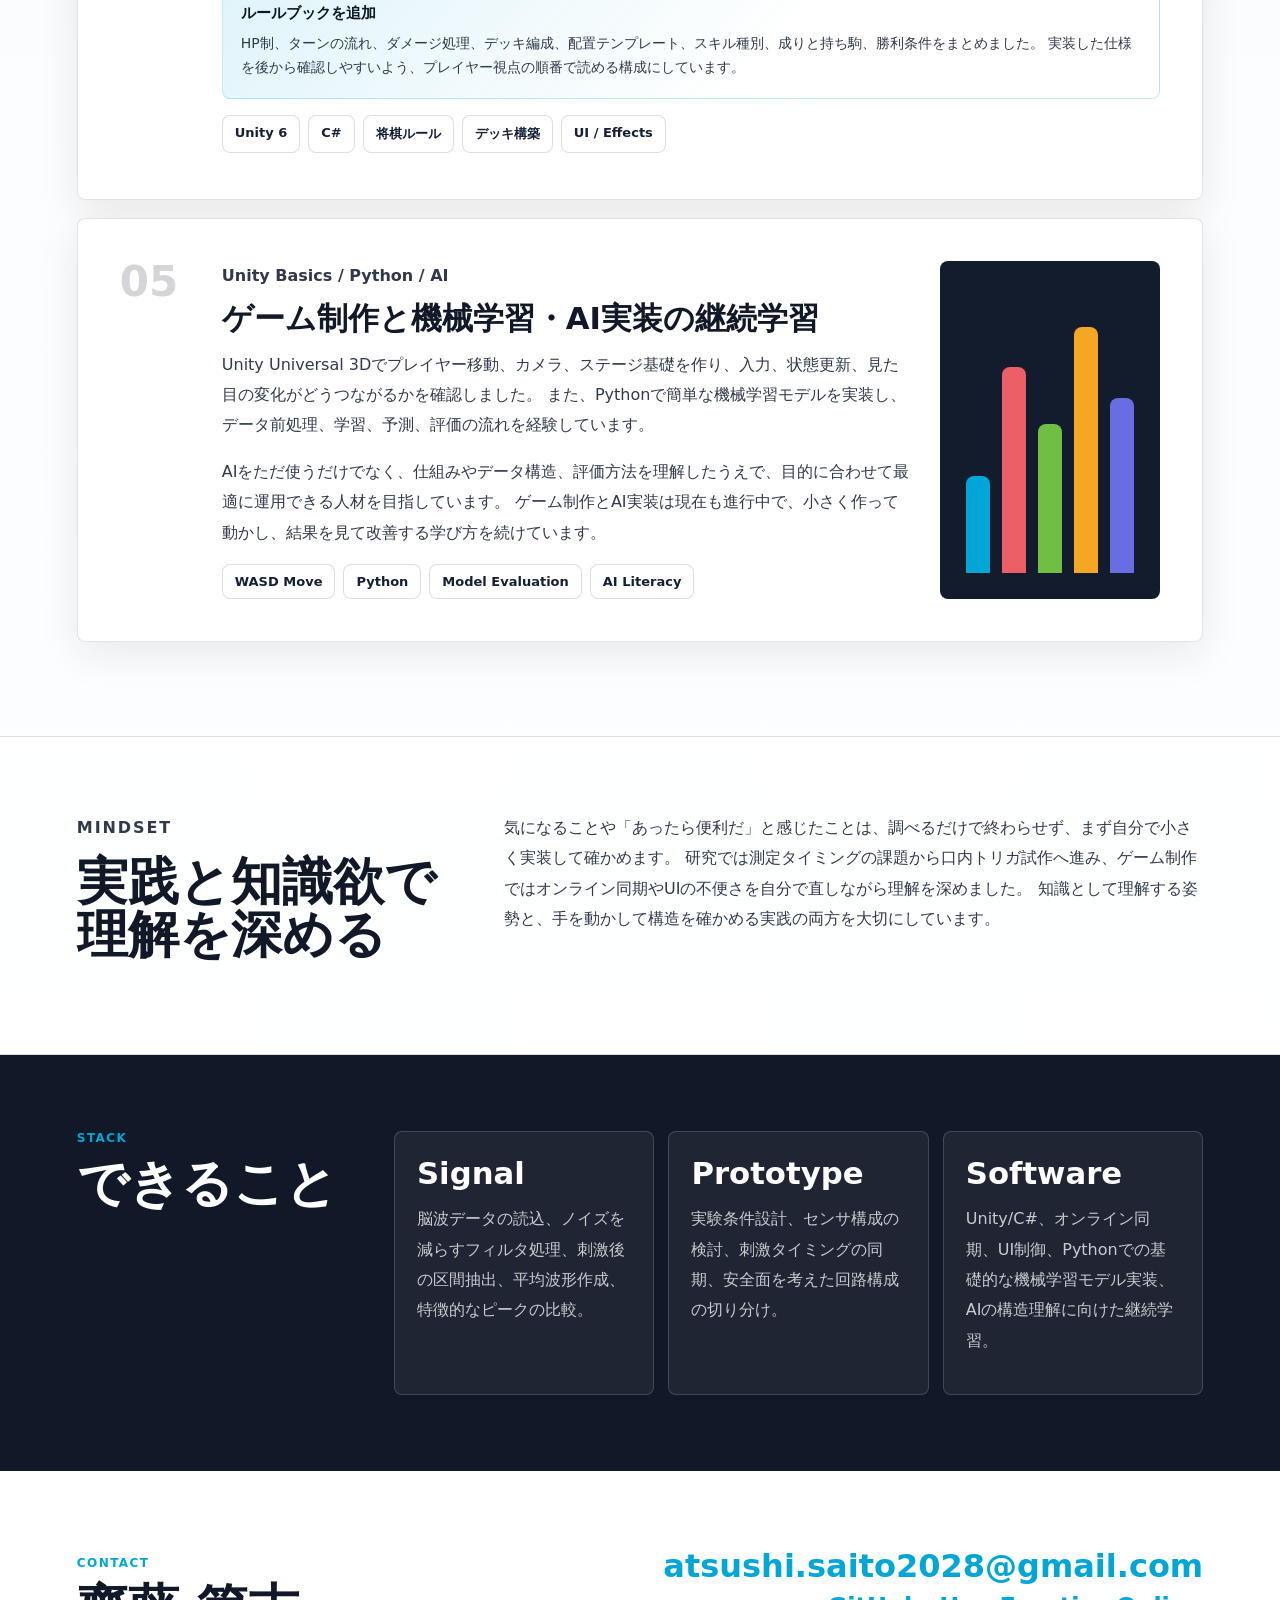
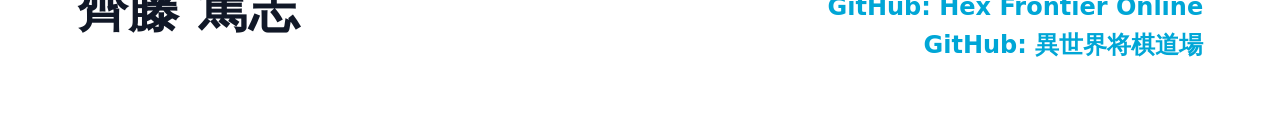
==== commit f8681379: "Improve shogi portfolio layout and add rulebook" ====
--- a/portfolio_site/index.html
+++ b/portfolio_site/index.html
@@ -206,9 +206,6 @@
             </ul>
             <a class="text-link" href="./assets/j222145.pdf">卒業論文PDFを見る</a>
           </div>
-          <div class="mini-visual eeg-visual" aria-hidden="true">
-            <span></span><span></span><span></span>
-          </div>
         </article>
 
         <article class="project-card project-card-large">
@@ -319,54 +316,58 @@
           </div>
         </article>
 
-        <article class="project-card">
+        <article class="project-card project-card-showcase">
           <div class="project-index">04</div>
           <div class="project-body">
-            <p class="project-kicker">Unity / C# / Game Design</p>
-            <h3>異世界将棋道場: 将棋ルールを土台にしたスキルバトルゲーム</h3>
-            <p>
-              Unity 6とC#で、将棋の駒配置・移動ルールをベースに、HP、デッキ構築、スキル、リーダーパッシブを組み合わせた対局ゲームを制作しました。
-              「将棋として違和感なく動くこと」と「ゲームとして見ていて楽しいこと」の両方を大事にし、駒を取るダメージ、ターン終了時の覇王ダメージ、青炎や毒などの継続ダメージを分けて実装しています。
-            </p>
-            <div class="deep-dive">
-              <div>
-                <h4>将棋ルールと独自バトルの両立</h4>
-                <p>
-                  歩、香、桂、銀、金、角、飛、王の初期配置と移動を将棋に合わせたうえで、駒ごとにアクティブスキル、スティールスキル、パッシブスキルを設定しました。
-                  成り、持ち駒、捕獲、打つ処理も入れ、通常の将棋らしい操作感を残しながらHP制バトルとして成立するよう調整しました。
-                </p>
-              </div>
-              <div>
-                <h4>デッキと配置テンプレート</h4>
-                <p>
-                  どの駒を何枚入れるかを決めるデッキ編成と、将棋の初期配置枠の中で同種駒を入れ替えるテンプレート作成を実装しました。
-                  1コストのゴブリン、アーチャー、スライムのように同じ歩の枠でも役割が違うため、カード情報と配置情報がずれないよう保存・復元の対応にも取り組みました。
-                </p>
-              </div>
-              <div>
-                <h4>UIとフィードバック</h4>
-                <p>
-                  選択中の駒の効果、残りスキル回数、持ち駒、ダメージ予測、ターン状態を一画面で確認できるようにしました。
-                  HPバーには捕獲ダメージ、覇王ダメージ、青炎ダメージなどを色分け表示し、駒を取った時に持ち駒欄へ飛んでいく演出、斬撃、石化、毒、青炎などのエフェクトも追加しています。
-                </p>
-              </div>
-              <div>
-                <h4>制作で頑張った点</h4>
-                <p>
-                  途中で仕様を何度も見直しながら、強すぎる効果の調整、NPCの行動改善、ターン終了処理の整理、設定画面、BGM/SE/スキルボイス、タイトル・リザルト画面まで作り込みました。
-                  特に、駒を取った瞬間の処理とターン終了時の処理を分け、プレイヤーが「何でダメージを受けたか」を追えるようにした点を重視しました。
-                </p>
-              </div>
-            </div>
-            <div class="project-video">
-              <video controls preload="metadata">
-                <source src="./assets/video/syogi-battle-demo.mp4" type="video/mp4" />
-                お使いのブラウザでは動画を再生できません。
-              </video>
-            </div>
-            <div class="project-actions">
-              <a class="button primary" href="./assets/video/syogi-battle-demo.mp4" target="_blank" rel="noopener">実機映像を見る</a>
-              <a class="button secondary" href="https://github.com/atsushisaito2028/syogibattle" target="_blank" rel="noopener">GitHubを見る</a>
+            <div class="showcase-layout">
+              <div class="showcase-copy">
+                <p class="project-kicker">Unity / C# / Game Design</p>
+                <h3>異世界将棋道場: 将棋ルールを土台にしたスキルバトルゲーム</h3>
+                <p>
+                  Unity 6とC#で、将棋の駒配置・移動ルールをベースに、HP、デッキ構築、スキル、リーダーパッシブを組み合わせた対局ゲームを制作しました。
+                  将棋として違和感なく動くことと、スキルバトルとして見ていて楽しいことの両方を大事にしています。
+                </p>
+                <div class="project-actions showcase-actions">
+                  <a class="button primary" href="./assets/video/syogi-battle-demo.mp4" target="_blank" rel="noopener">実機映像を見る</a>
+                  <a class="button secondary" href="./syogi-battle-rulebook.html" target="_blank" rel="noopener">ルールブックを見る</a>
+                  <a class="button secondary" href="https://github.com/atsushisaito2028/syogibattle" target="_blank" rel="noopener">GitHubを見る</a>
+                </div>
+              </div>
+              <div class="project-video showcase-video">
+                <video controls preload="metadata">
+                  <source src="./assets/video/syogi-battle-demo.mp4" type="video/mp4" />
+                  お使いのブラウザでは動画を再生できません。
+                </video>
+              </div>
+            </div>
+            <div class="syogi-summary">
+              <div>
+                <span>01</span>
+                <strong>将棋ルールと独自バトルの両立</strong>
+                <p>歩、香、桂、銀、金、角、飛、王の初期配置と移動を将棋に合わせ、成り、持ち駒、捕獲、打つ処理まで実装しました。</p>
+              </div>
+              <div>
+                <span>02</span>
+                <strong>デッキと配置テンプレート</strong>
+                <p>同じ歩枠でもゴブリン、アーチャー、スライムを使い分けられるよう、デッキ情報と初期配置テンプレートを連動させました。</p>
+              </div>
+              <div>
+                <span>03</span>
+                <strong>UIとフィードバック</strong>
+                <p>駒効果、残りスキル回数、持ち駒、ダメージ予測、ターン状態を一画面で確認できるように整理しました。</p>
+              </div>
+              <div>
+                <span>04</span>
+                <strong>演出とダメージの見える化</strong>
+                <p>捕獲、覇王、青炎、毒、汎用スキルのダメージを色分けし、斬撃、石化、毒、青炎、持ち駒へ飛ぶ演出を追加しました。</p>
+              </div>
+            </div>
+            <div class="rulebook-preview">
+              <h4>ルールブックを追加</h4>
+              <p>
+                HP制、ターンの流れ、ダメージ処理、デッキ編成、配置テンプレート、スキル種別、成りと持ち駒、勝利条件をまとめました。
+                実装した仕様を後から確認しやすいよう、プレイヤー視点の順番で読める構成にしています。
+              </p>
             </div>
             <ul class="tags">
               <li>Unity 6</li>
@@ -375,9 +376,6 @@
               <li>デッキ構築</li>
               <li>UI / Effects</li>
             </ul>
-          </div>
-          <div class="mini-visual syogi-visual" aria-hidden="true">
-            <i></i><i></i><i></i><i></i><i></i><i></i><i></i><i></i><i></i>
           </div>
         </article>
 
--- a/portfolio_site/styles.css
+++ b/portfolio_site/styles.css
@@ -362,6 +362,11 @@
   grid-template-columns: 74px minmax(0, 1fr);
 }
 
+.project-card-showcase {
+  grid-template-columns: 74px minmax(0, 1fr);
+  padding-bottom: clamp(26px, 4vw, 46px);
+}
+
 .project-index {
   color: rgba(17, 24, 39, 0.18);
   font-size: 42px;
@@ -469,6 +474,7 @@
 .project-video video {
   display: block;
   width: 100%;
+  aspect-ratio: 16 / 9;
   max-height: 440px;
   background: #101827;
 }
@@ -498,6 +504,88 @@
   margin-bottom: 0;
   font-size: 14px;
   line-height: 1.72;
+}
+
+.showcase-layout {
+  display: grid;
+  grid-template-columns: minmax(280px, 0.86fr) minmax(360px, 1.14fr);
+  gap: clamp(20px, 3vw, 34px);
+  align-items: start;
+}
+
+.showcase-copy {
+  display: flex;
+  flex-direction: column;
+  min-height: 100%;
+}
+
+.showcase-copy p {
+  margin-bottom: 0;
+}
+
+.showcase-actions {
+  margin-top: 22px;
+}
+
+.showcase-video {
+  margin: 0;
+}
+
+.syogi-summary {
+  display: grid;
+  grid-template-columns: repeat(4, minmax(0, 1fr));
+  gap: 12px;
+  margin: 22px 0 0;
+}
+
+.syogi-summary div {
+  min-height: 100%;
+  padding: 16px;
+  background: rgba(247, 251, 255, 0.92);
+  border: 1px solid rgba(17, 24, 39, 0.11);
+  border-radius: 8px;
+}
+
+.syogi-summary span {
+  display: inline-flex;
+  margin-bottom: 12px;
+  color: var(--cyan);
+  font-size: 13px;
+  font-weight: 900;
+}
+
+.syogi-summary strong {
+  display: block;
+  margin-bottom: 8px;
+  color: #111827;
+  font-size: 15px;
+  line-height: 1.55;
+}
+
+.syogi-summary p {
+  margin: 0;
+  font-size: 14px;
+  line-height: 1.75;
+}
+
+.rulebook-preview {
+  margin-top: 14px;
+  padding: 18px;
+  background:
+    linear-gradient(135deg, rgba(0, 166, 214, 0.12), transparent 60%),
+    rgba(255, 255, 255, 0.88);
+  border: 1px solid rgba(0, 166, 214, 0.22);
+  border-radius: 8px;
+}
+
+.rulebook-preview h4 {
+  margin-bottom: 8px;
+}
+
+.rulebook-preview p {
+  margin: 0;
+  font-size: 14px;
+  line-height: 1.75;
 }
 
 .mini-visual {
@@ -858,6 +946,14 @@
     grid-template-columns: 1fr;
     max-width: 100%;
     overflow: hidden;
+  }
+
+  .showcase-layout {
+    grid-template-columns: 1fr;
+  }
+
+  .syogi-summary {
+    grid-template-columns: repeat(2, minmax(0, 1fr));
   }
 
   .project-index {
@@ -934,6 +1030,10 @@
     grid-template-columns: 1fr;
   }
 
+  .syogi-summary {
+    grid-template-columns: 1fr;
+  }
+
   .research-media,
   .detail-grid {
     grid-template-columns: 1fr;
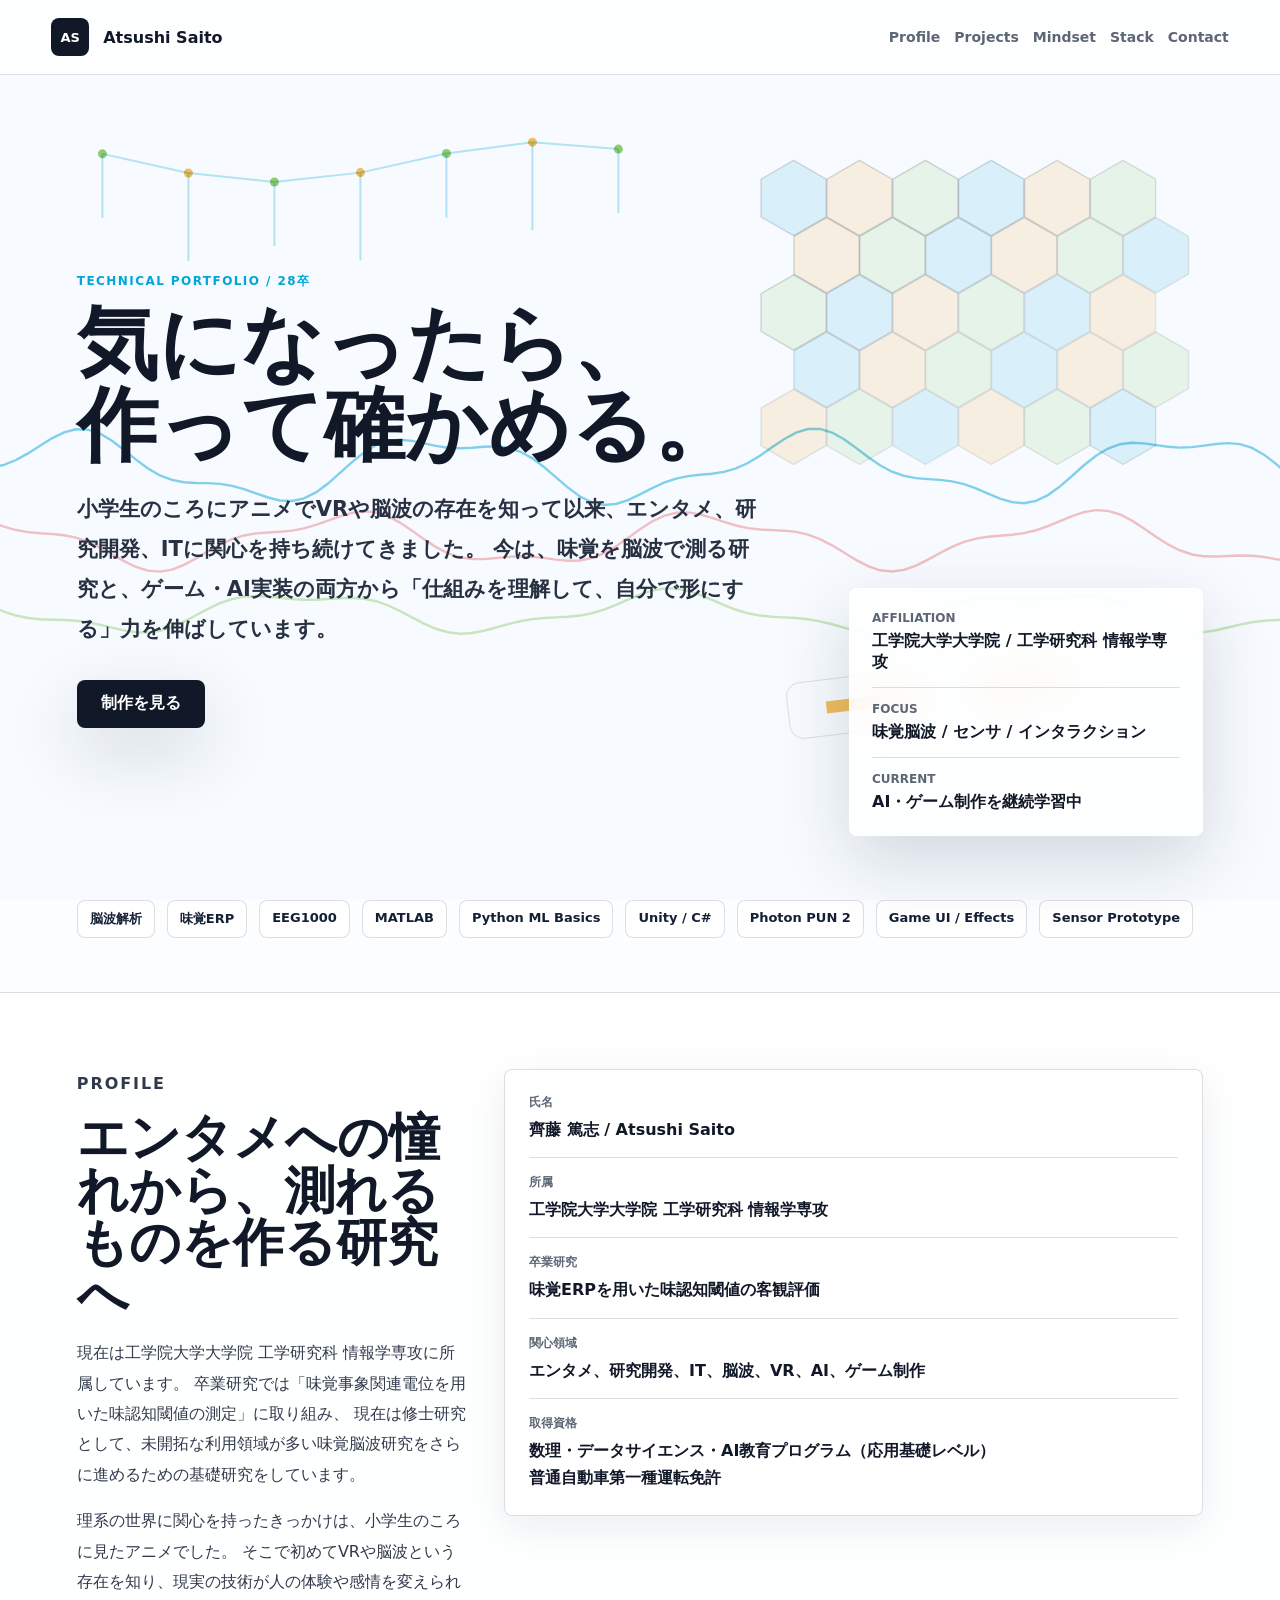
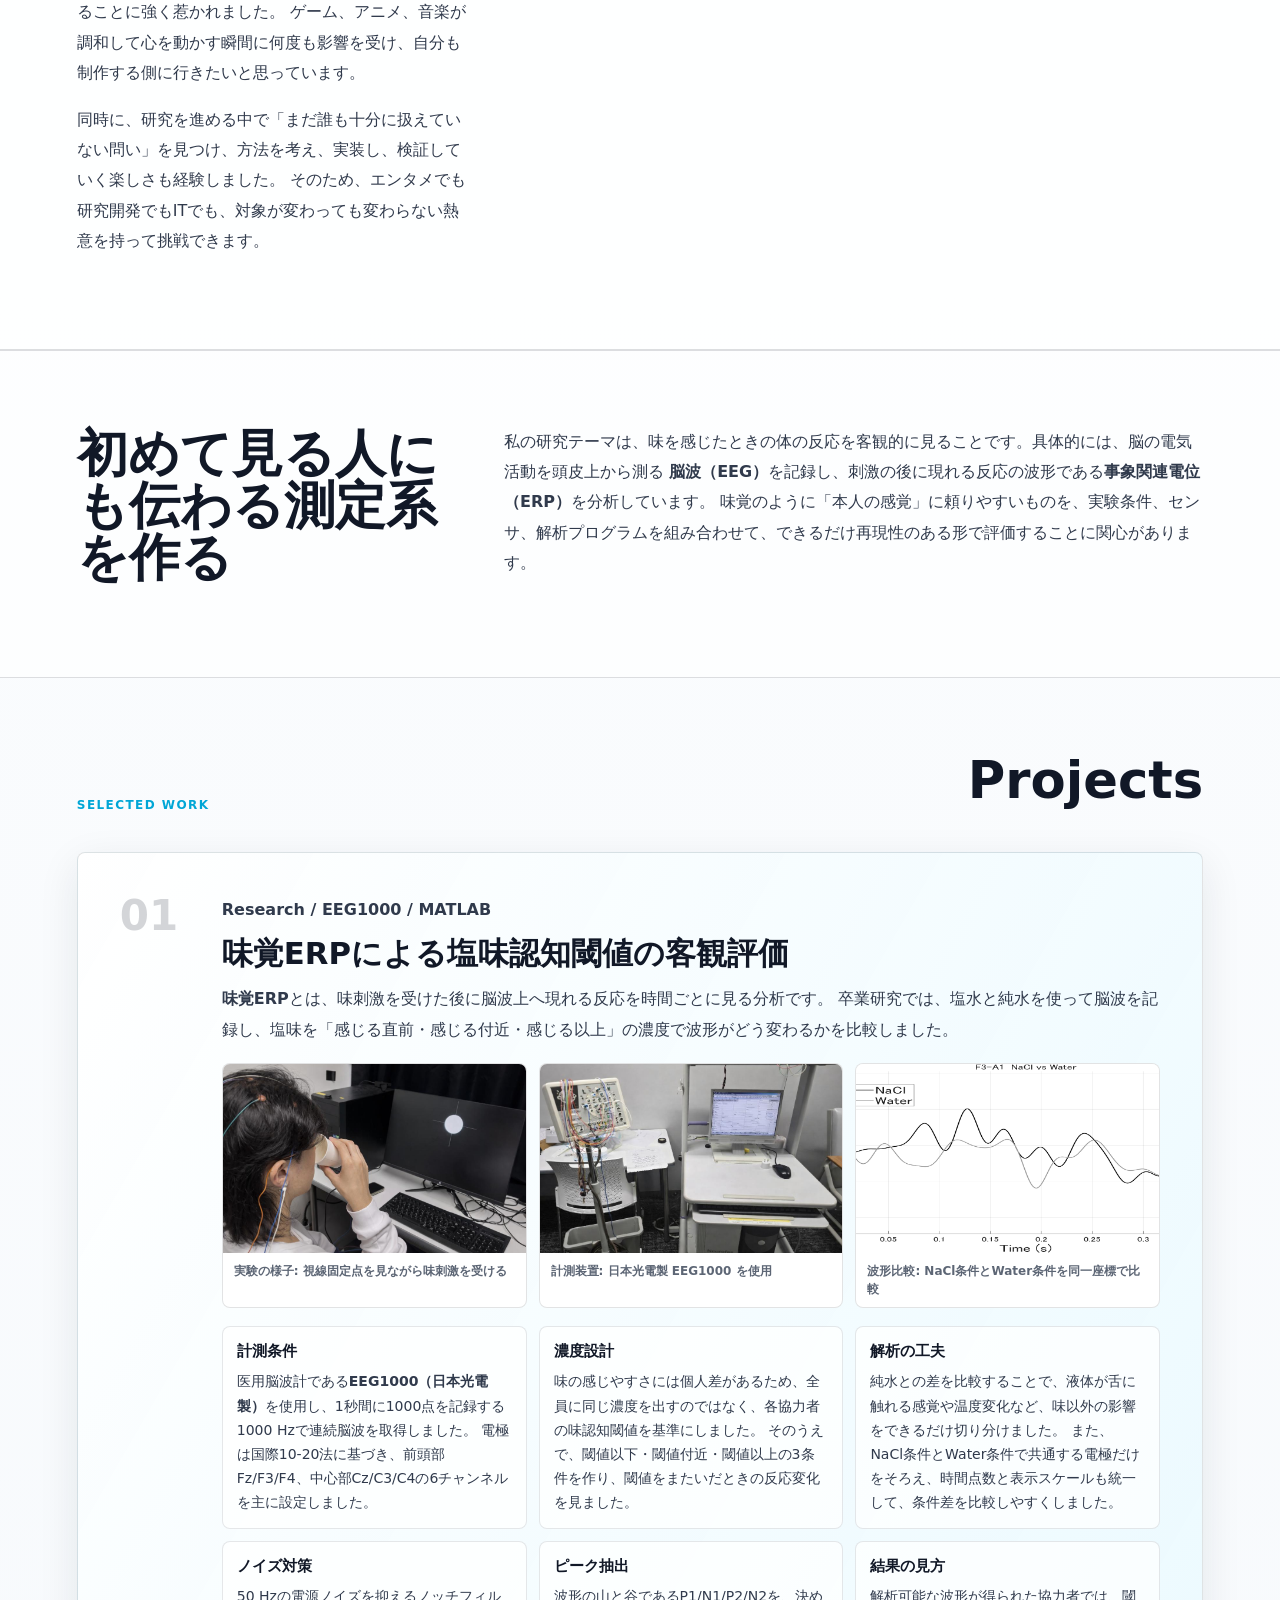
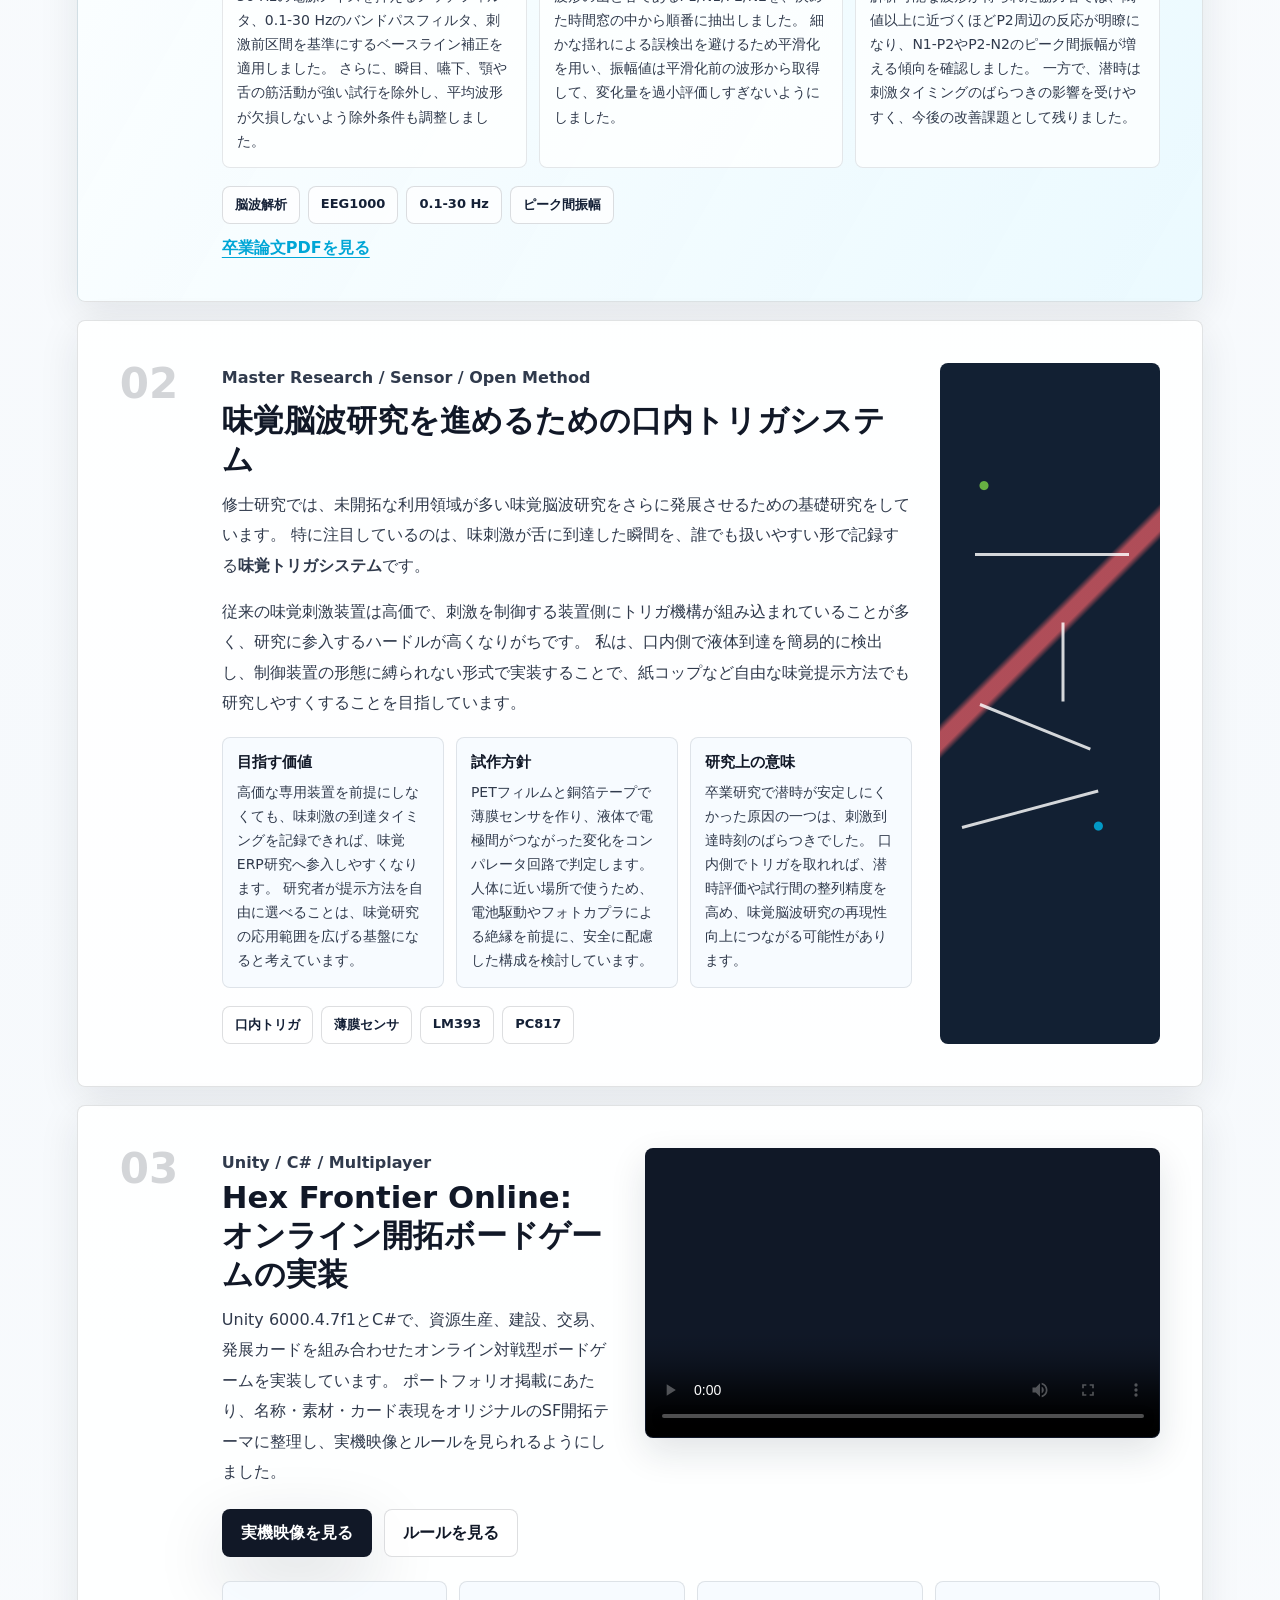
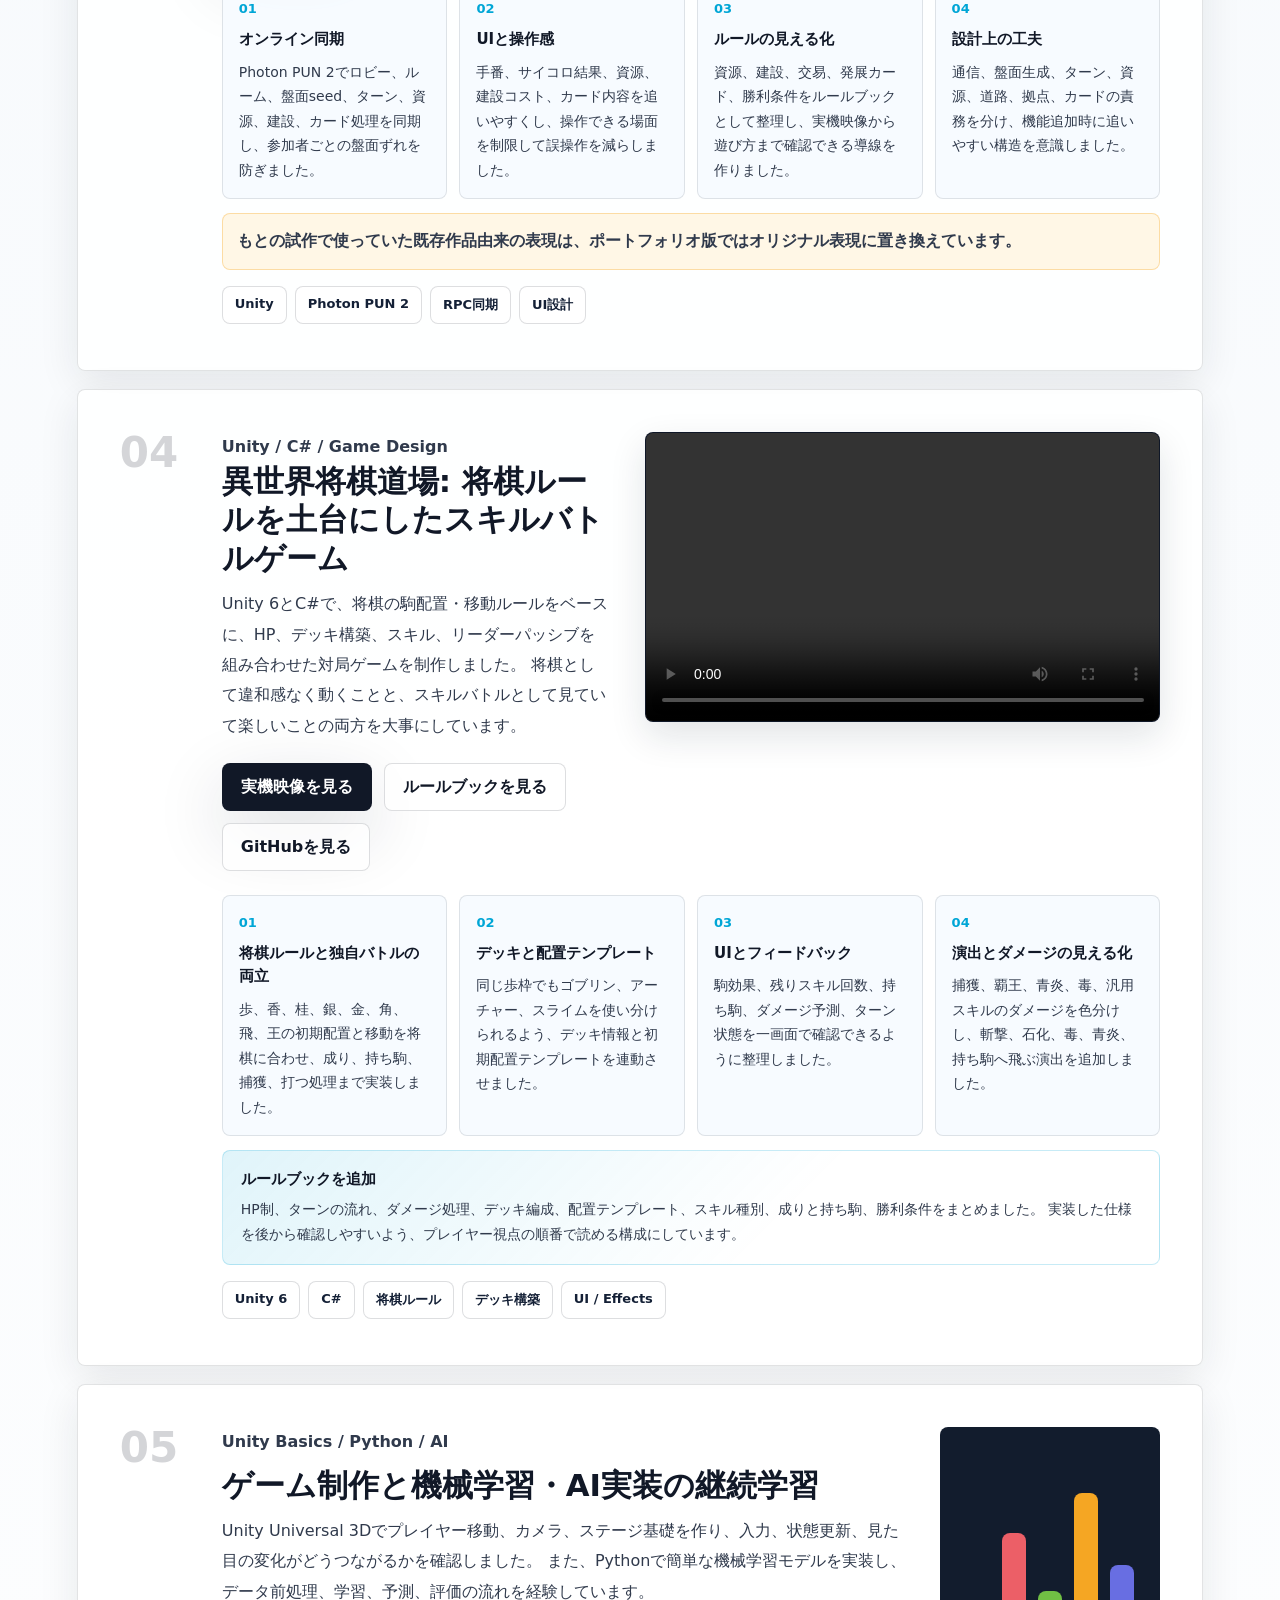
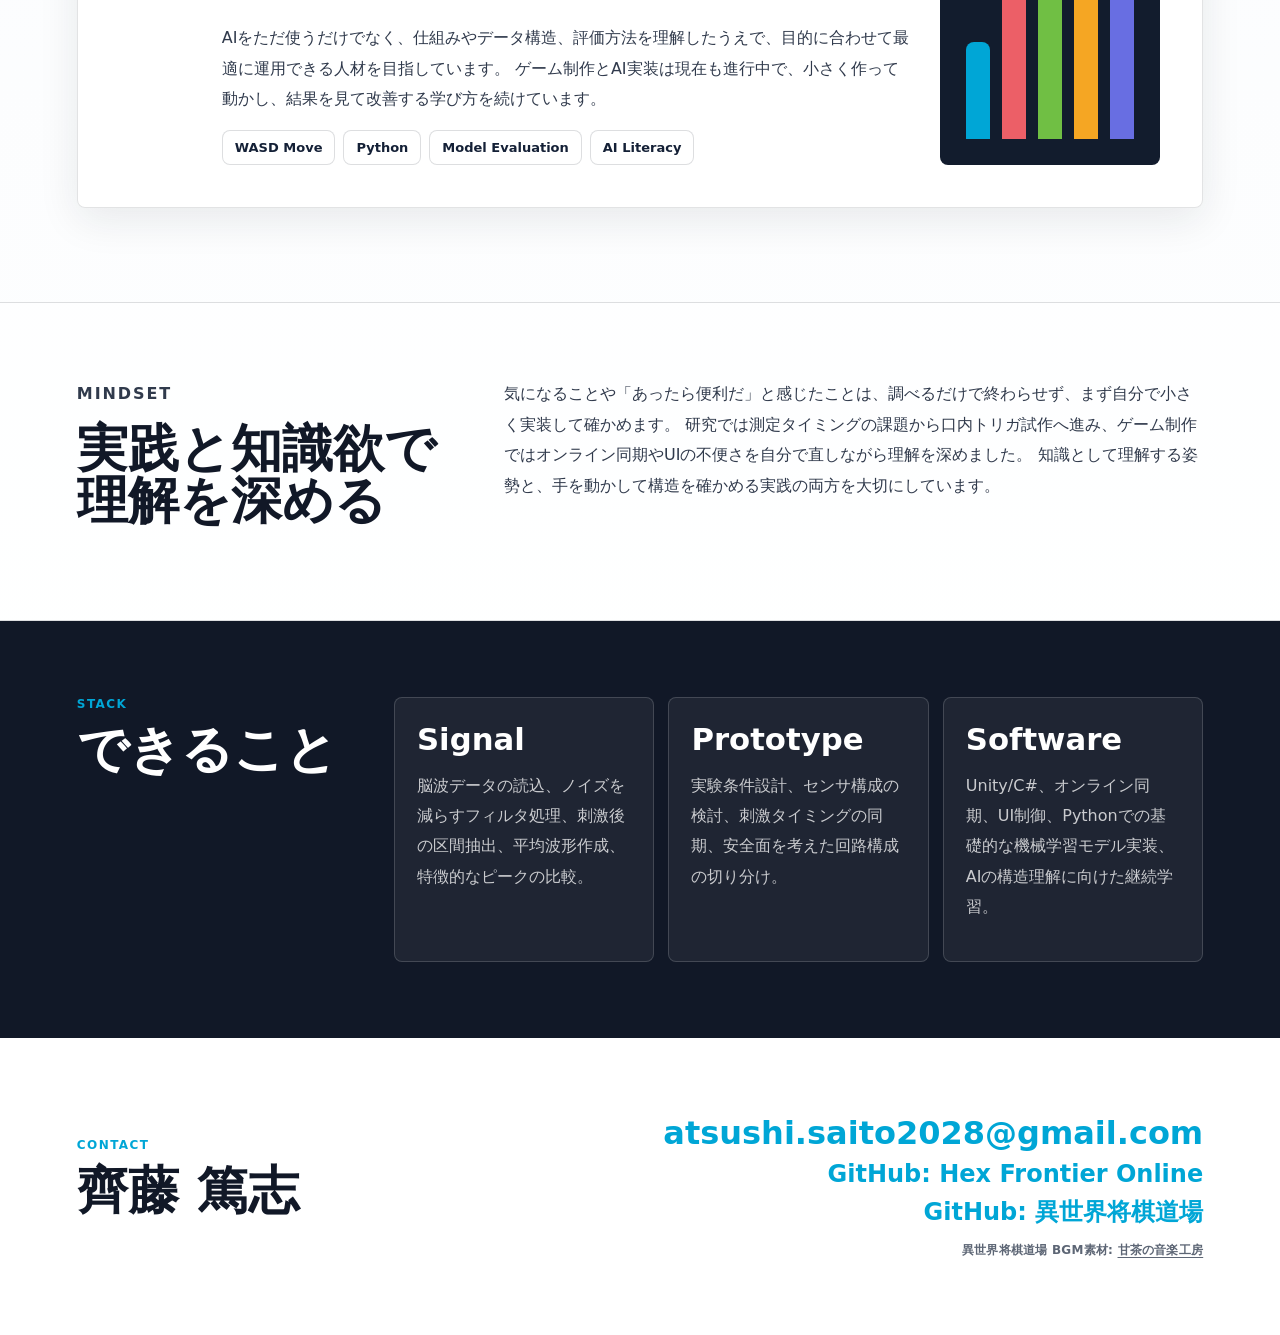
==== commit 2fc11574: "Align game project layouts and add music credit" ====
--- a/portfolio_site/index.html
+++ b/portfolio_site/index.html
@@ -256,63 +256,60 @@
           </div>
         </article>
 
-        <article class="project-card project-card-large">
+        <article class="project-card project-card-showcase">
           <div class="project-index">03</div>
           <div class="project-body">
-            <p class="project-kicker">Unity / C# / Multiplayer</p>
-            <h3>Hex Frontier Online: オンライン開拓ボードゲームの実装</h3>
-            <p>
-              Unity 6000.4.7f1とC#で、資源生産、建設、交易、発展カードを組み合わせたオンライン対戦型ボードゲームを実装しています。
-              ポートフォリオ掲載にあたり、名称・素材・カード表現をオリジナルのSF開拓テーマに整理し、実機映像とルールを見られるようにしました。
-            </p>
-            <div class="deep-dive">
-              <div>
-                <h4>オンライン同期</h4>
-                <p>
-                  <strong>Photon PUN 2</strong>は、Unityでオンライン対戦を作るための通信ライブラリです。
-                  合言葉式ロビー、ルーム作成・入室、ホスト開始、盤面seed共有、ターン進行、サイコロ結果、資源獲得、
-                  開拓地・道路配置、トレード、カード処理をRPCで同期し、参加者ごとに盤面がずれないようにしました。
-                </p>
-              </div>
-              <div>
-                <h4>UIと操作感</h4>
-                <p>
-                  初見でも現在の手番、サイコロ結果、資源、建設コスト、カード内容が追えるように、コスト表、デッキビューア、
-                  ツールチップ、5秒プレビュー、操作中のUIブロックを実装しました。クリック配置では、誤操作を減らすために
-                  入力可能な場面を制限しています。
-                </p>
-              </div>
-              <div>
-                <h4>設計上の工夫</h4>
-                <p>
-                  LobbyManager、BoardManager、TurnManager、ResourceManager、SettlementManager、RoadManager、
-                  DeckManagerなどに役割を分け、通信、盤面生成、ターン、資源、カードを分離しました。機能追加時に
-                  どこを直せばよいか追いやすい構造を意識しています。
-                </p>
+            <div class="showcase-layout">
+              <div class="showcase-copy">
+                <p class="project-kicker">Unity / C# / Multiplayer</p>
+                <h3>Hex Frontier Online: オンライン開拓ボードゲームの実装</h3>
+                <p>
+                  Unity 6000.4.7f1とC#で、資源生産、建設、交易、発展カードを組み合わせたオンライン対戦型ボードゲームを実装しています。
+                  ポートフォリオ掲載にあたり、名称・素材・カード表現をオリジナルのSF開拓テーマに整理し、実機映像とルールを見られるようにしました。
+                </p>
+                <div class="project-actions showcase-actions">
+                  <a class="button primary" href="./assets/video/hex-frontier-online-demo.mp4" target="_blank" rel="noopener">実機映像を見る</a>
+                  <a class="button secondary" href="./hex-frontier-rulebook.html" target="_blank" rel="noopener">ルールを見る</a>
+                </div>
+              </div>
+              <div class="project-video showcase-video">
+                <video controls preload="metadata" poster="./assets/video/hex-frontier-online-poster.jpg">
+                  <source src="./assets/video/hex-frontier-online-demo.mp4" type="video/mp4" />
+                  お使いのブラウザでは動画を再生できません。
+                </video>
+              </div>
+            </div>
+            <div class="project-summary">
+              <div>
+                <span>01</span>
+                <strong>オンライン同期</strong>
+                <p>Photon PUN 2でロビー、ルーム、盤面seed、ターン、資源、建設、カード処理を同期し、参加者ごとの盤面ずれを防ぎました。</p>
+              </div>
+              <div>
+                <span>02</span>
+                <strong>UIと操作感</strong>
+                <p>手番、サイコロ結果、資源、建設コスト、カード内容を追いやすくし、操作できる場面を制限して誤操作を減らしました。</p>
+              </div>
+              <div>
+                <span>03</span>
+                <strong>ルールの見える化</strong>
+                <p>資源、建設、交易、発展カード、勝利条件をルールブックとして整理し、実機映像から遊び方まで確認できる導線を作りました。</p>
+              </div>
+              <div>
+                <span>04</span>
+                <strong>設計上の工夫</strong>
+                <p>通信、盤面生成、ターン、資源、道路、拠点、カードの責務を分け、機能追加時に追いやすい構造を意識しました。</p>
               </div>
             </div>
             <p class="note">
               もとの試作で使っていた既存作品由来の表現は、ポートフォリオ版ではオリジナル表現に置き換えています。
             </p>
-            <div class="project-video">
-              <video controls preload="metadata" poster="./assets/video/hex-frontier-online-poster.jpg">
-                <source src="./assets/video/hex-frontier-online-demo.mp4" type="video/mp4" />
-                お使いのブラウザでは動画を再生できません。
-              </video>
-            </div>
-            <div class="project-actions">
-              <a class="button primary" href="./assets/video/hex-frontier-online-demo.mp4" target="_blank" rel="noopener">実機映像を見る</a>
-              <a class="button secondary" href="./hex-frontier-rulebook.html" target="_blank" rel="noopener">ルールを見る</a>
-            </div>
             <ul class="tags">
               <li>Unity</li>
               <li>Photon PUN 2</li>
               <li>RPC同期</li>
               <li>UI設計</li>
             </ul>
-          </div>
-          <div class="mini-visual hex-visual" aria-hidden="true">
-            <i></i><i></i><i></i><i></i><i></i><i></i>
           </div>
         </article>
 
@@ -448,6 +445,7 @@
         <a href="mailto:atsushi.saito2028@gmail.com">atsushi.saito2028@gmail.com</a>
         <a href="https://github.com/atsushisaito2028/HexFrontierOnline" target="_blank" rel="noopener">GitHub: Hex Frontier Online</a>
         <a href="https://github.com/atsushisaito2028/syogibattle" target="_blank" rel="noopener">GitHub: 異世界将棋道場</a>
+        <p class="footer-credit">異世界将棋道場 BGM素材: <a href="https://amachamusic.chagasi.com/" target="_blank" rel="noopener">甘茶の音楽工房</a></p>
       </div>
     </footer>
 
--- a/portfolio_site/styles.css
+++ b/portfolio_site/styles.css
@@ -531,6 +531,7 @@
   margin: 0;
 }
 
+.project-summary,
 .syogi-summary {
   display: grid;
   grid-template-columns: repeat(4, minmax(0, 1fr));
@@ -538,6 +539,7 @@
   margin: 22px 0 0;
 }
 
+.project-summary div,
 .syogi-summary div {
   min-height: 100%;
   padding: 16px;
@@ -546,6 +548,7 @@
   border-radius: 8px;
 }
 
+.project-summary span,
 .syogi-summary span {
   display: inline-flex;
   margin-bottom: 12px;
@@ -554,6 +557,7 @@
   font-weight: 900;
 }
 
+.project-summary strong,
 .syogi-summary strong {
   display: block;
   margin-bottom: 8px;
@@ -562,10 +566,15 @@
   line-height: 1.55;
 }
 
+.project-summary p,
 .syogi-summary p {
   margin: 0;
   font-size: 14px;
   line-height: 1.75;
+}
+
+.project-summary + .note {
+  margin-top: 14px;
 }
 
 .rulebook-preview {
@@ -823,6 +832,22 @@
   font-size: clamp(16px, 2.2vw, 24px);
 }
 
+.footer-credit {
+  margin: 6px 0 0;
+  color: var(--muted);
+  font-size: 12px;
+  font-weight: 800;
+  letter-spacing: 0.02em;
+}
+
+.footer .footer-credit a {
+  color: var(--muted);
+  font-size: 12px;
+  font-weight: 900;
+  text-decoration: underline;
+  text-underline-offset: 3px;
+}
+
 .rulebook-page {
   background:
     linear-gradient(180deg, rgba(255, 255, 255, 0.92), rgba(247, 251, 255, 0.96)),
@@ -952,6 +977,7 @@
     grid-template-columns: 1fr;
   }
 
+  .project-summary,
   .syogi-summary {
     grid-template-columns: repeat(2, minmax(0, 1fr));
   }
@@ -1030,6 +1056,7 @@
     grid-template-columns: 1fr;
   }
 
+  .project-summary,
   .syogi-summary {
     grid-template-columns: 1fr;
   }
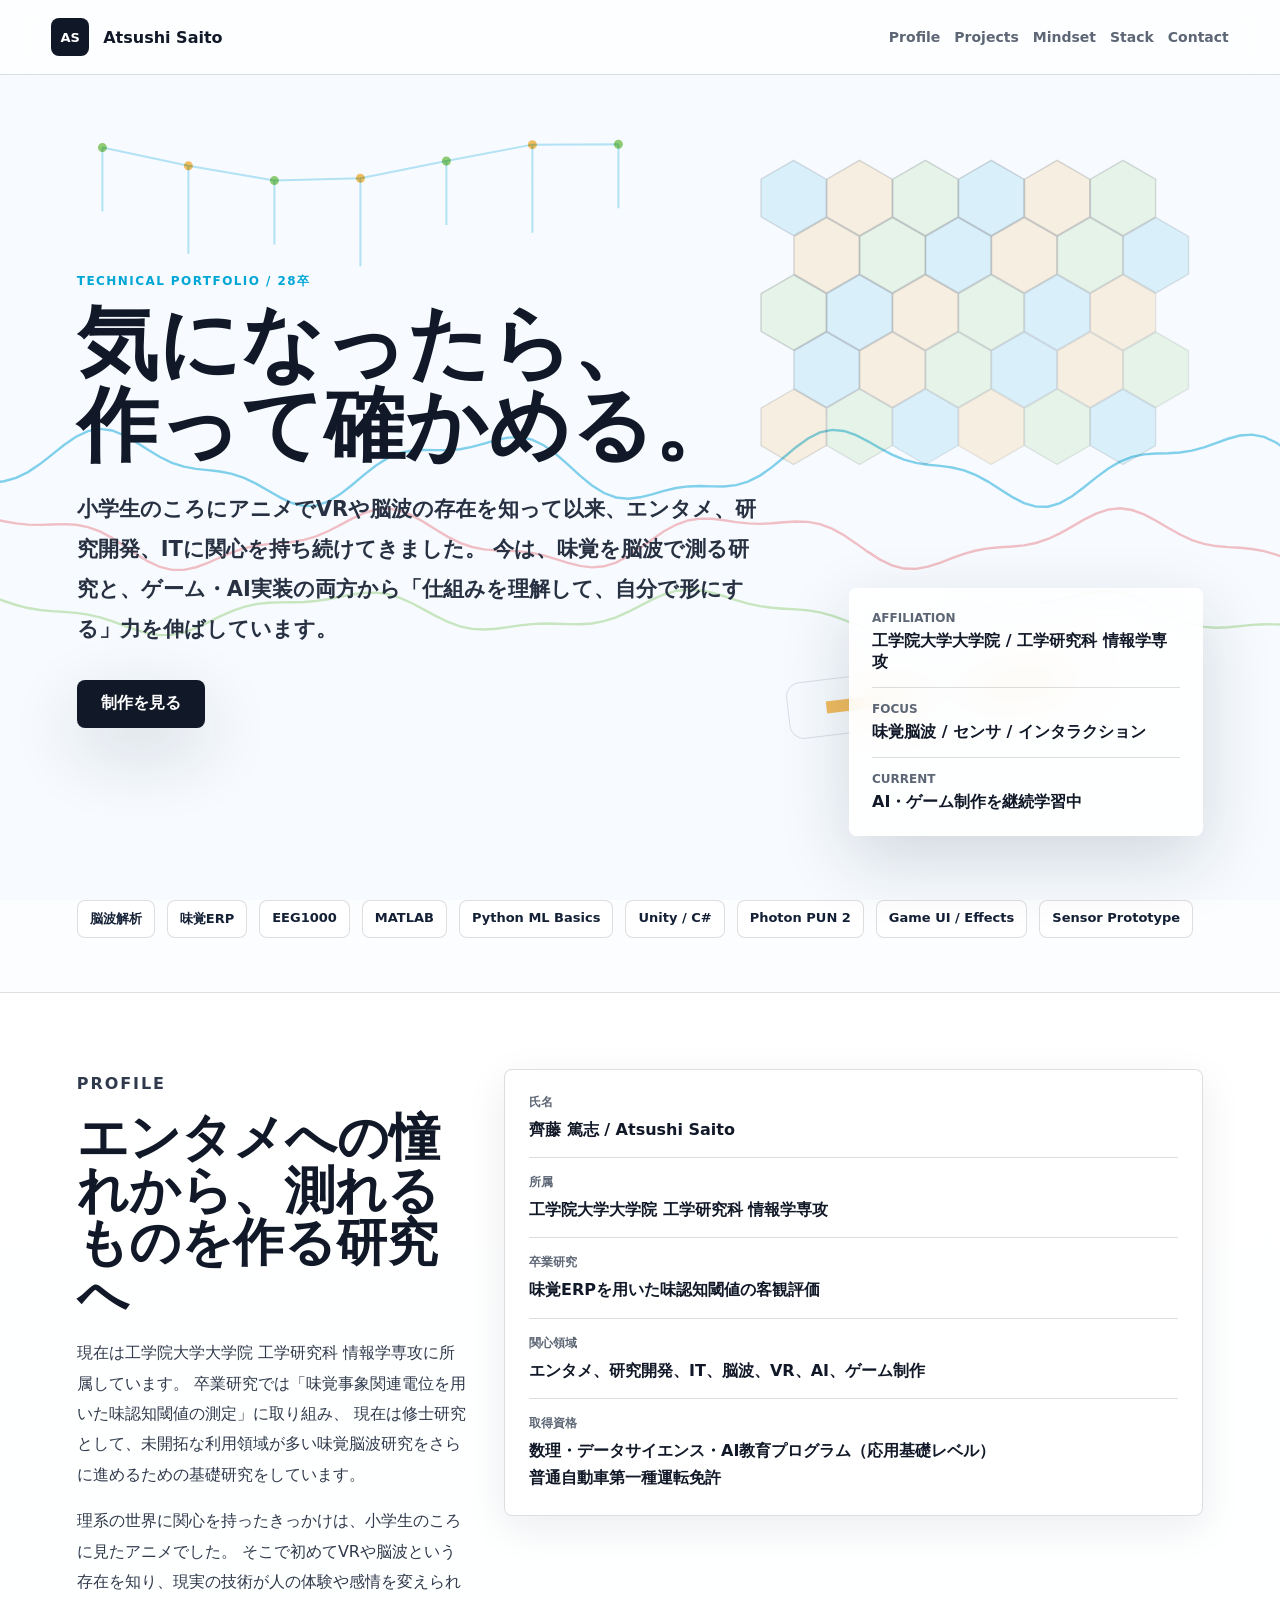
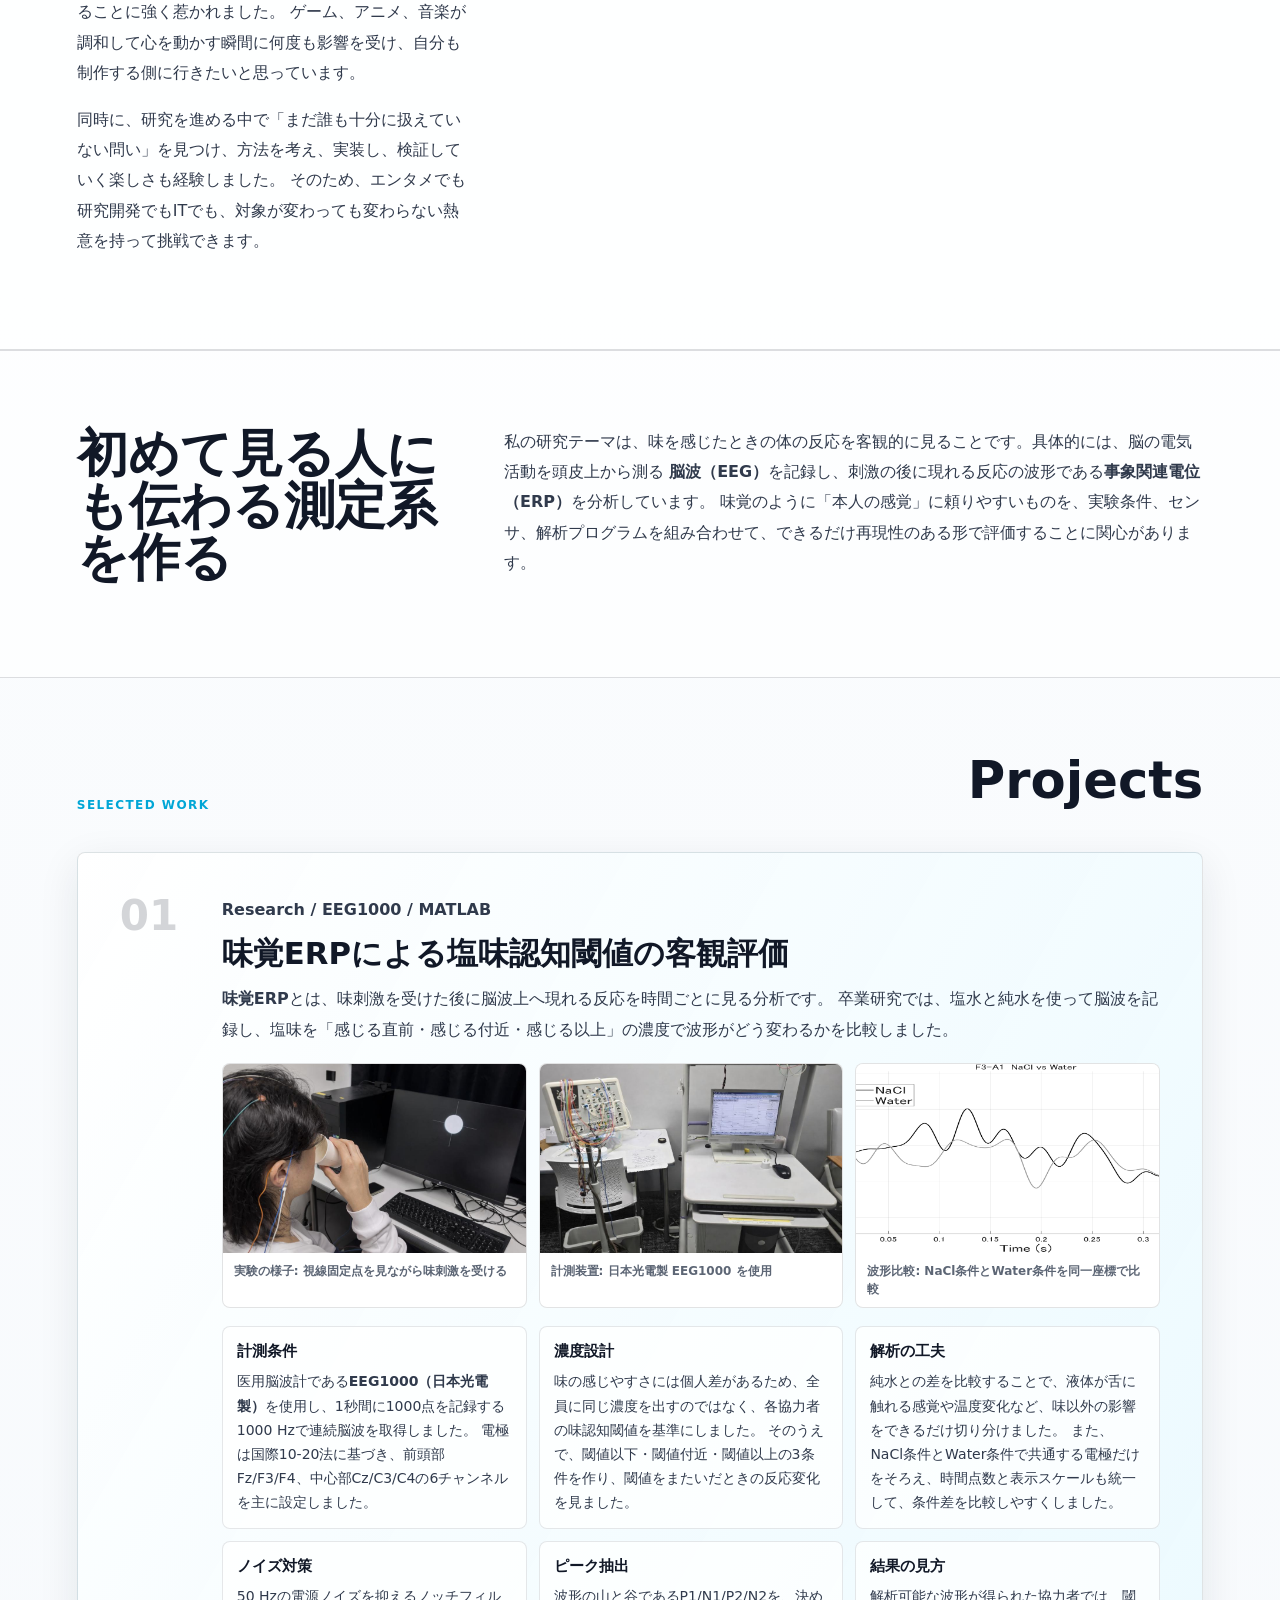
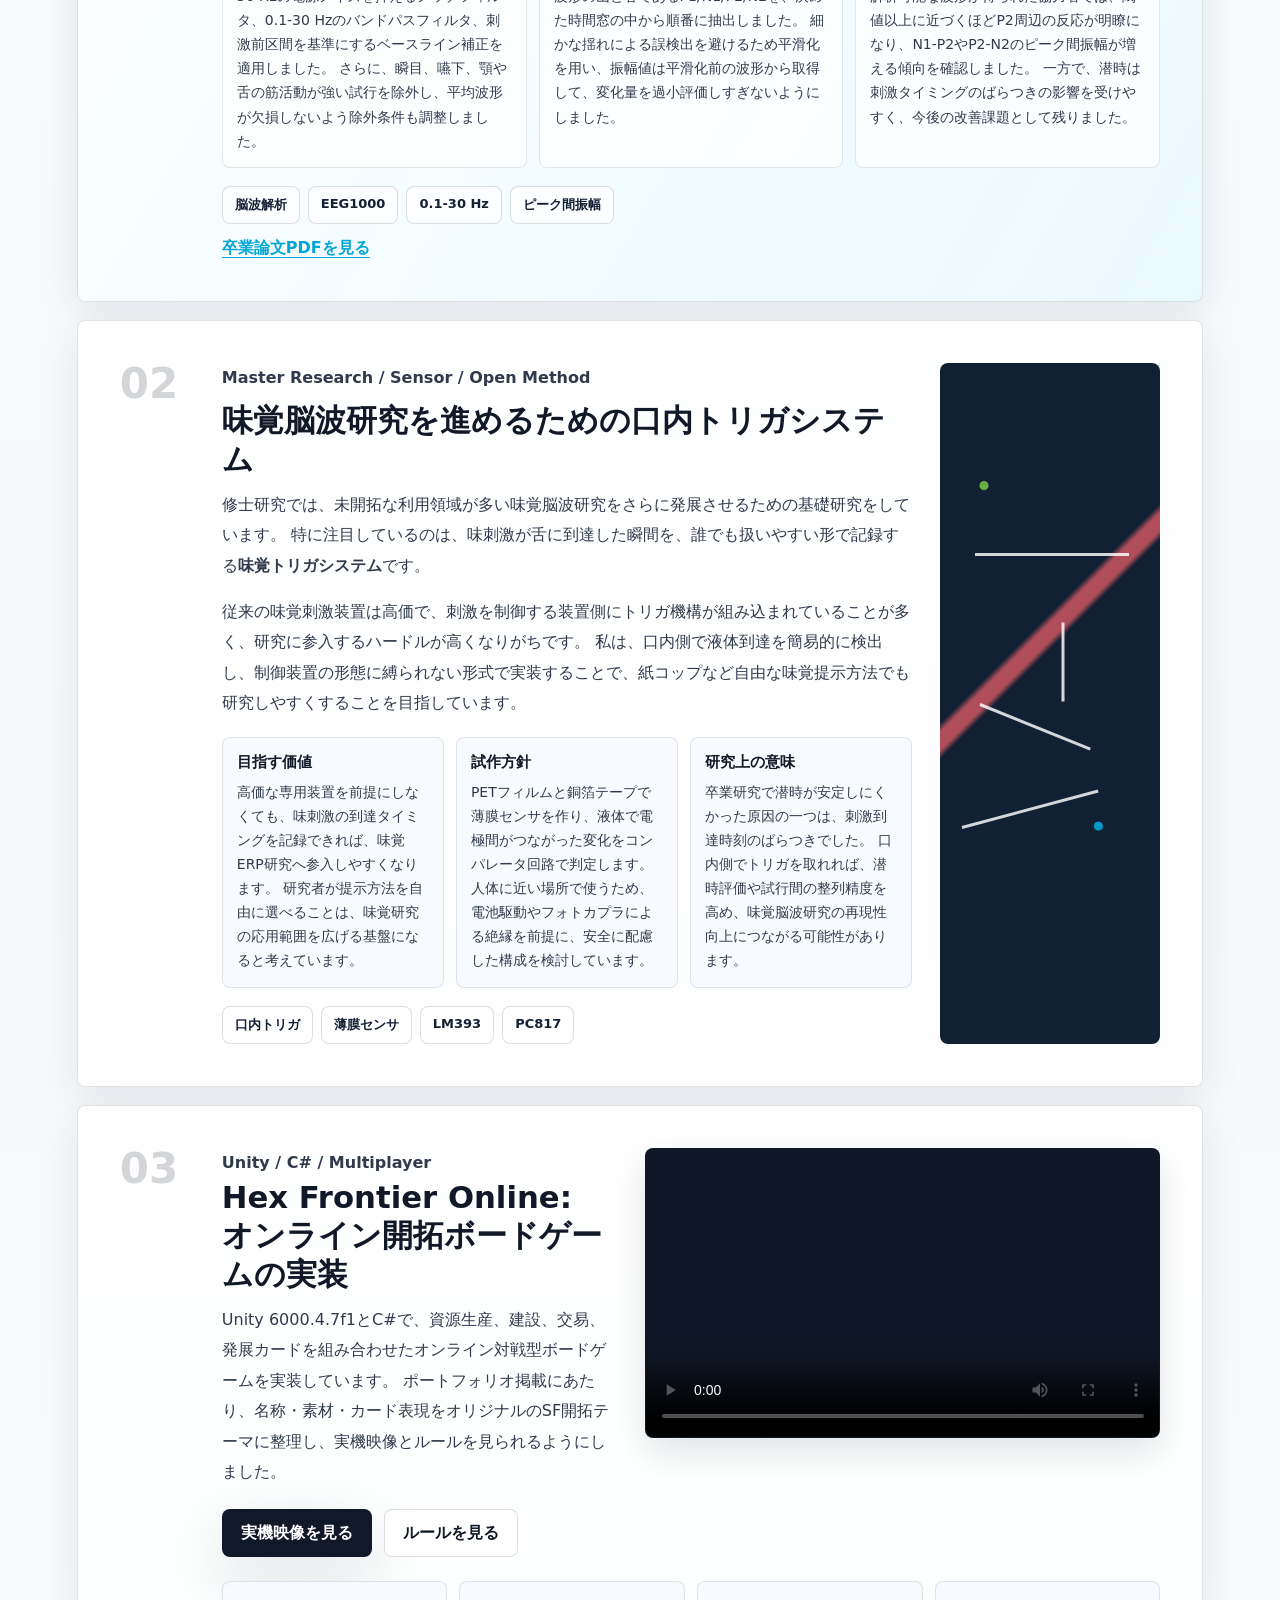
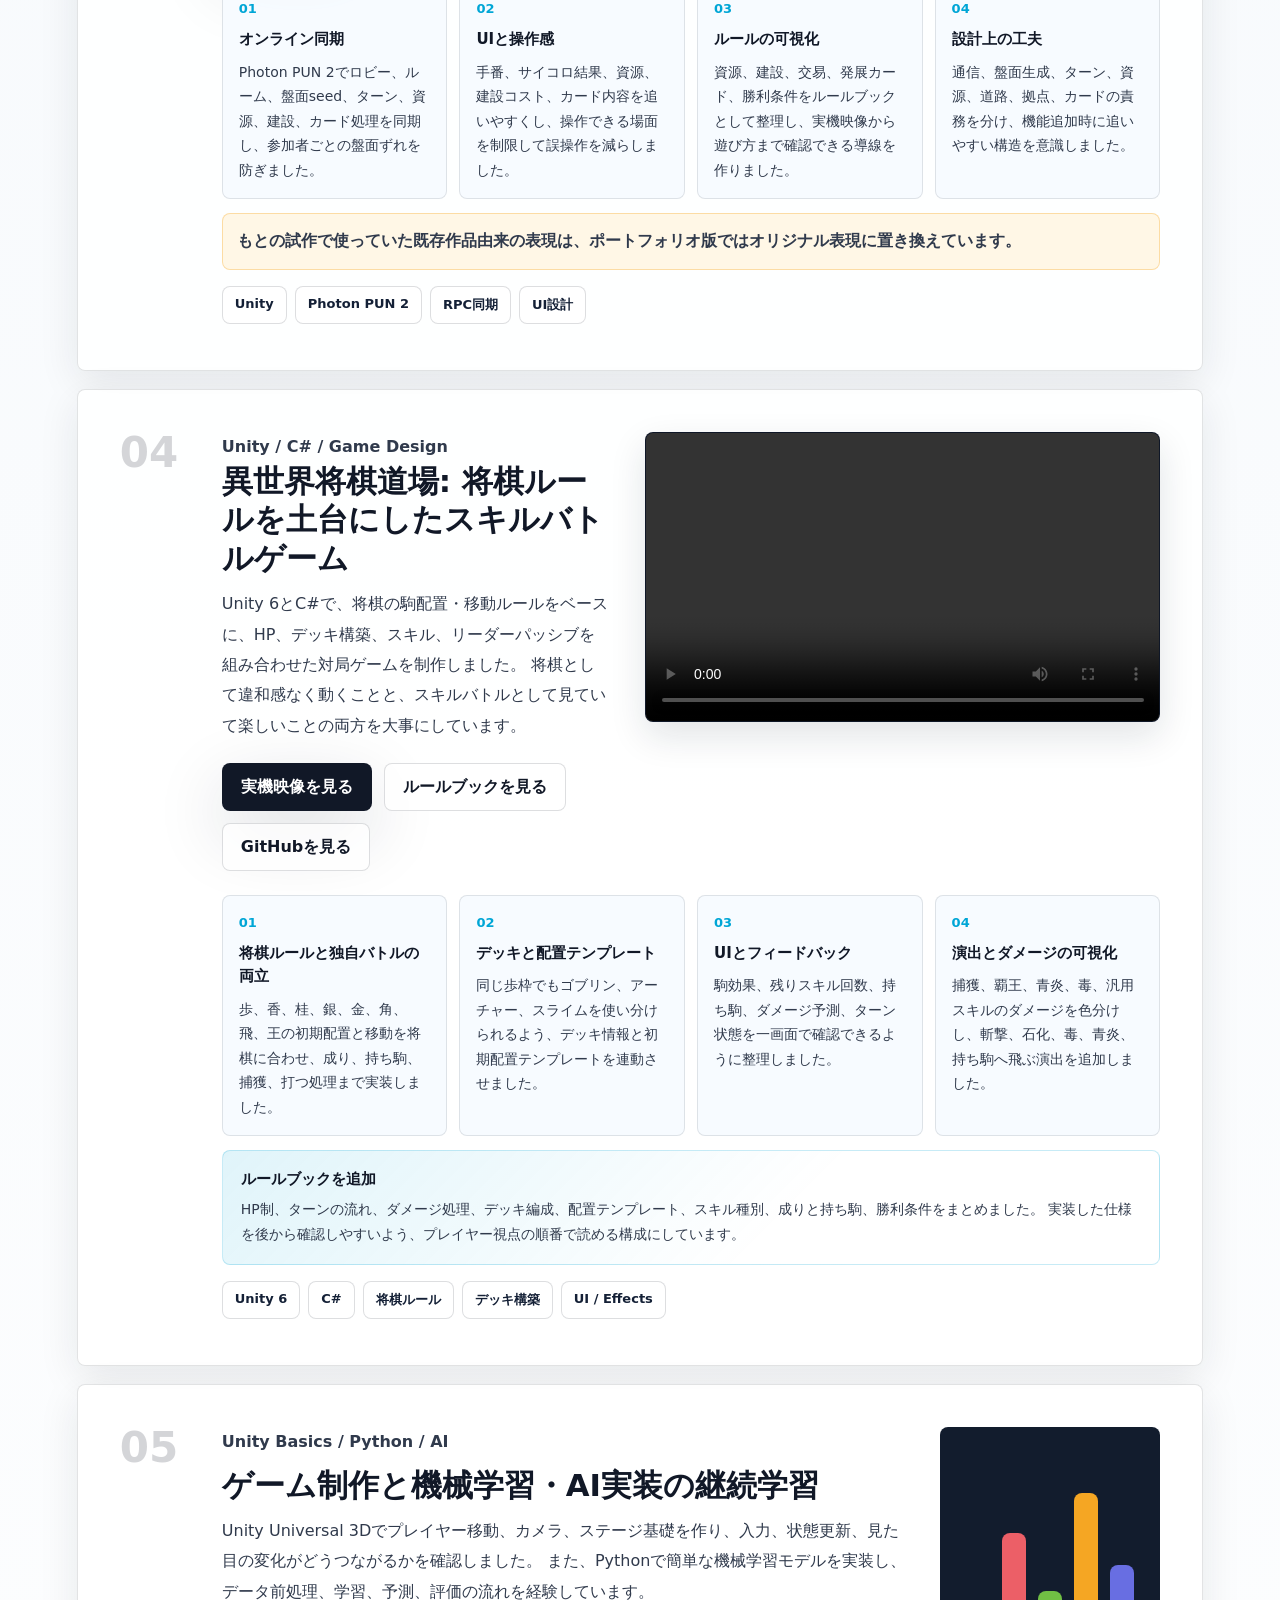
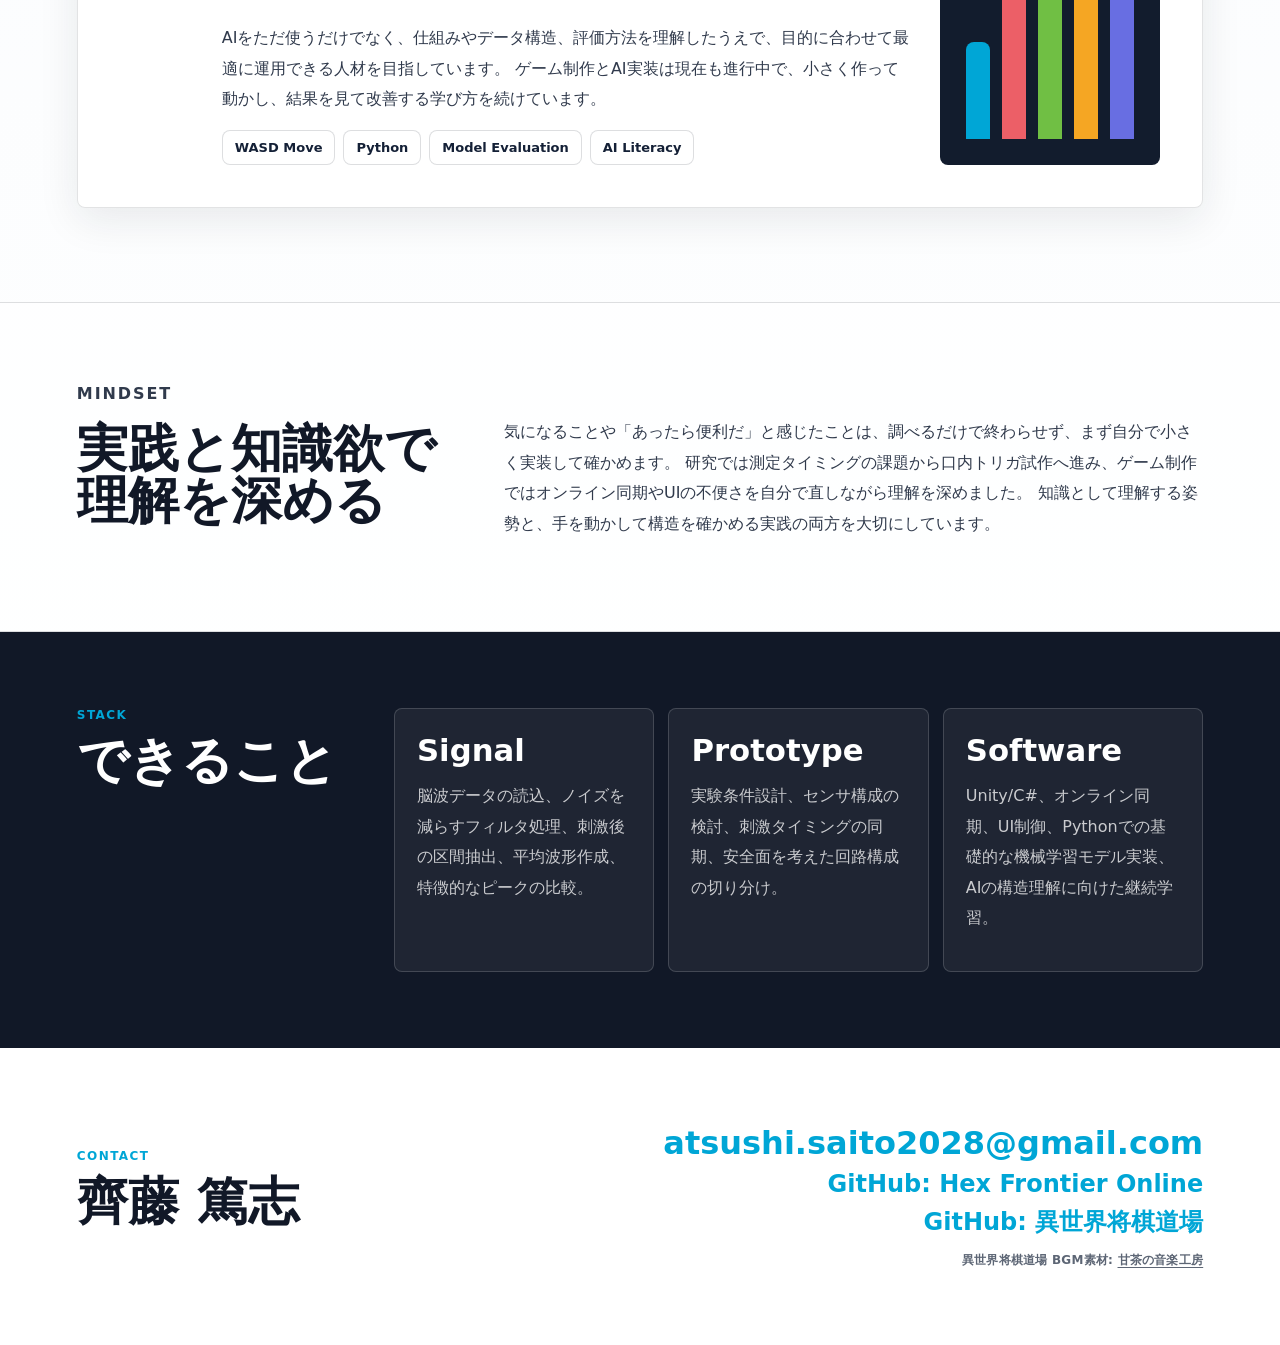
==== commit 4be87478: "Refine wording and mindset alignment" ====
--- a/portfolio_site/index.html
+++ b/portfolio_site/index.html
@@ -292,7 +292,7 @@
               </div>
               <div>
                 <span>03</span>
-                <strong>ルールの見える化</strong>
+                <strong>ルールの可視化</strong>
                 <p>資源、建設、交易、発展カード、勝利条件をルールブックとして整理し、実機映像から遊び方まで確認できる導線を作りました。</p>
               </div>
               <div>
@@ -355,7 +355,7 @@
               </div>
               <div>
                 <span>04</span>
-                <strong>演出とダメージの見える化</strong>
+                <strong>演出とダメージの可視化</strong>
                 <p>捕獲、覇王、青炎、毒、汎用スキルのダメージを色分けし、斬撃、石化、毒、青炎、持ち駒へ飛ぶ演出を追加しました。</p>
               </div>
             </div>
--- a/portfolio_site/styles.css
+++ b/portfolio_site/styles.css
@@ -273,6 +273,10 @@
   background: rgba(255, 255, 255, 0.76);
 }
 
+.mindset > p {
+  margin-top: 38px;
+}
+
 .profile-main {
   max-width: 820px;
 }
@@ -961,6 +965,10 @@
   .mindset,
   .stack {
     grid-template-columns: 1fr;
+  }
+
+  .mindset > p {
+    margin-top: 0;
   }
 
   .signal-panel {
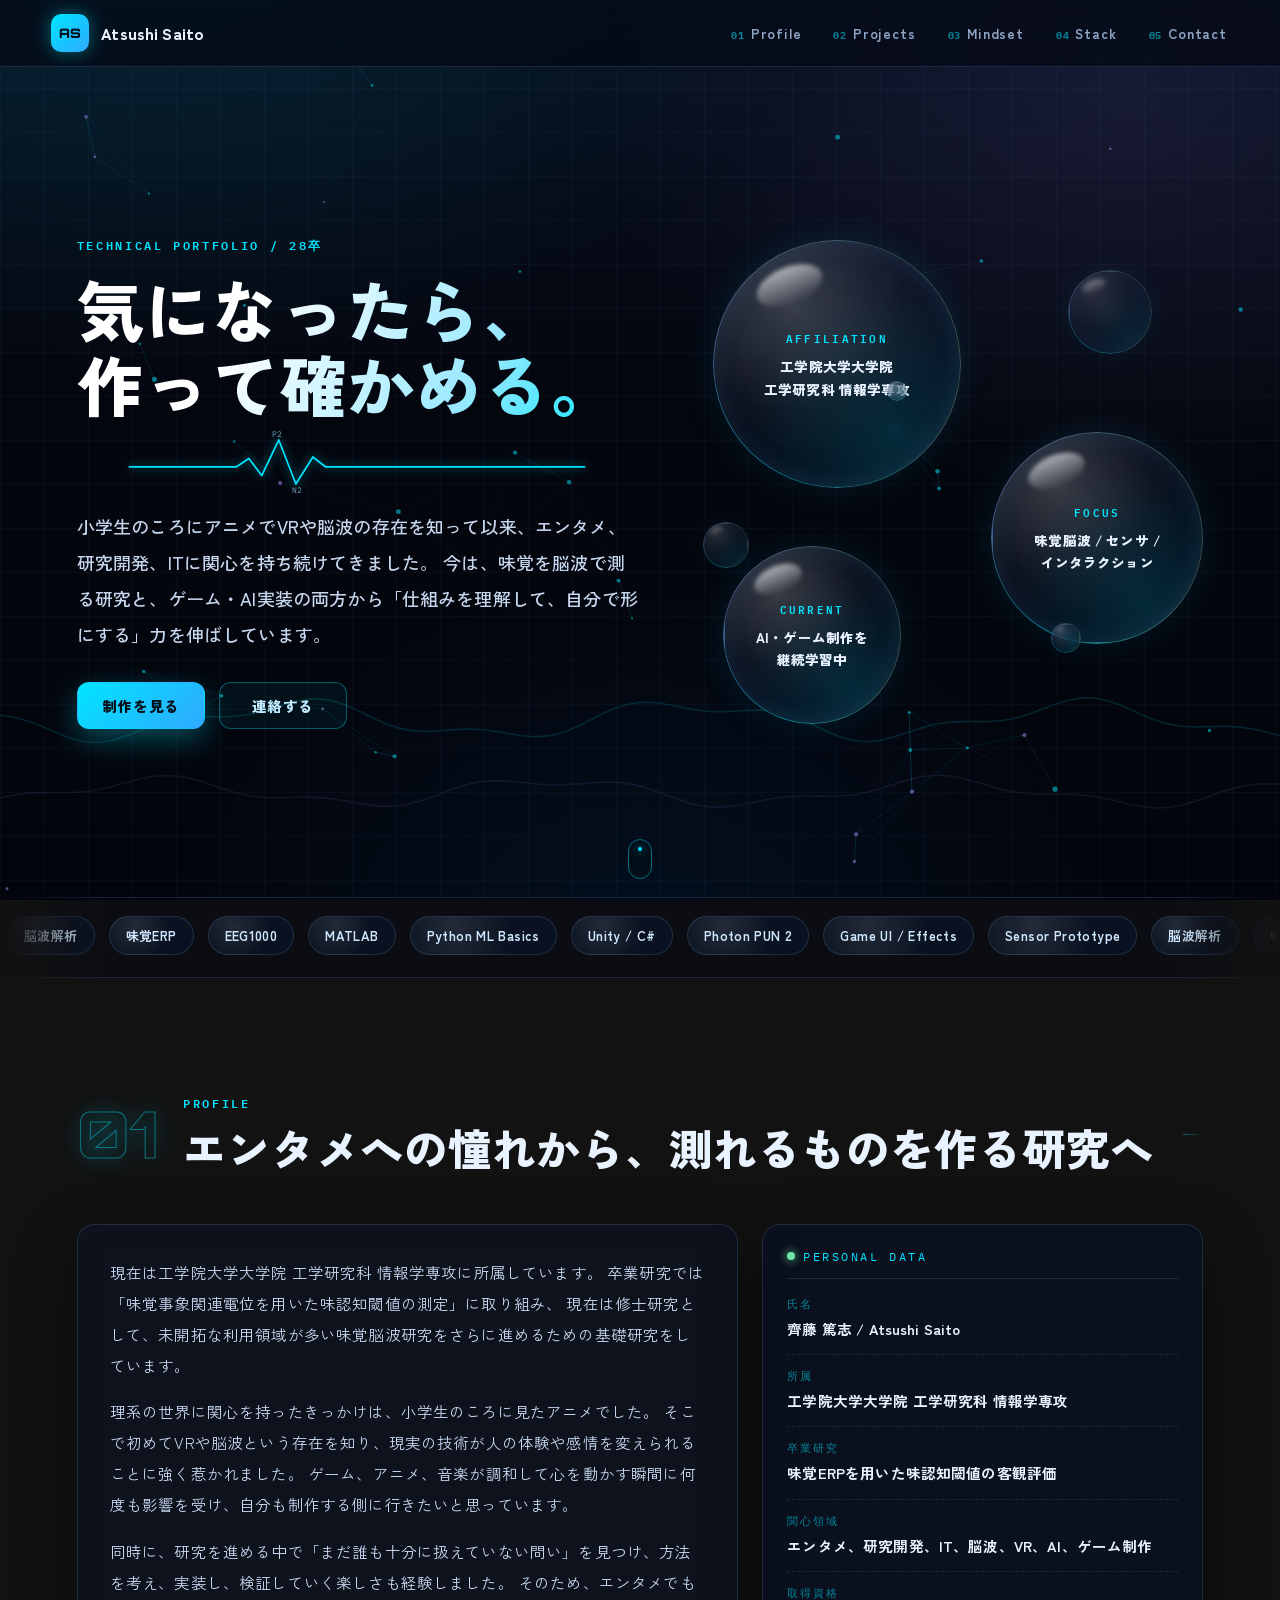
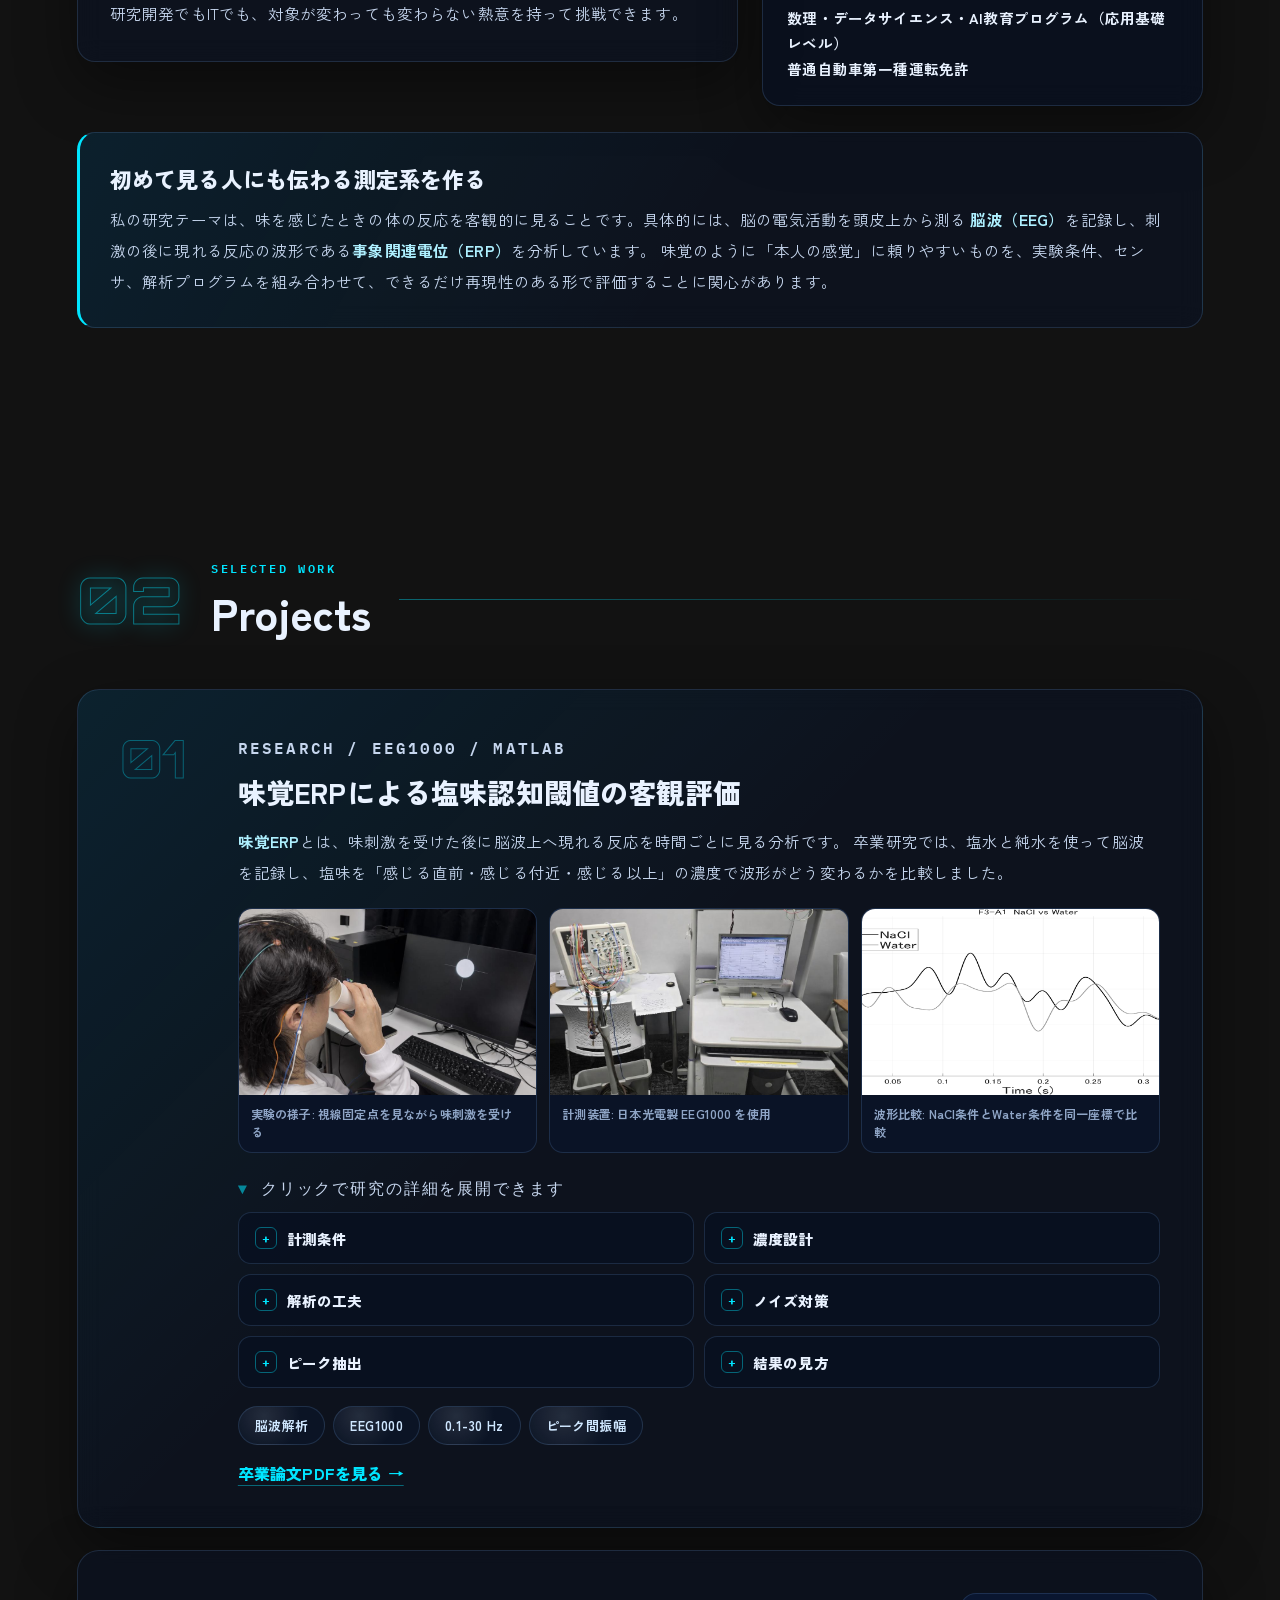
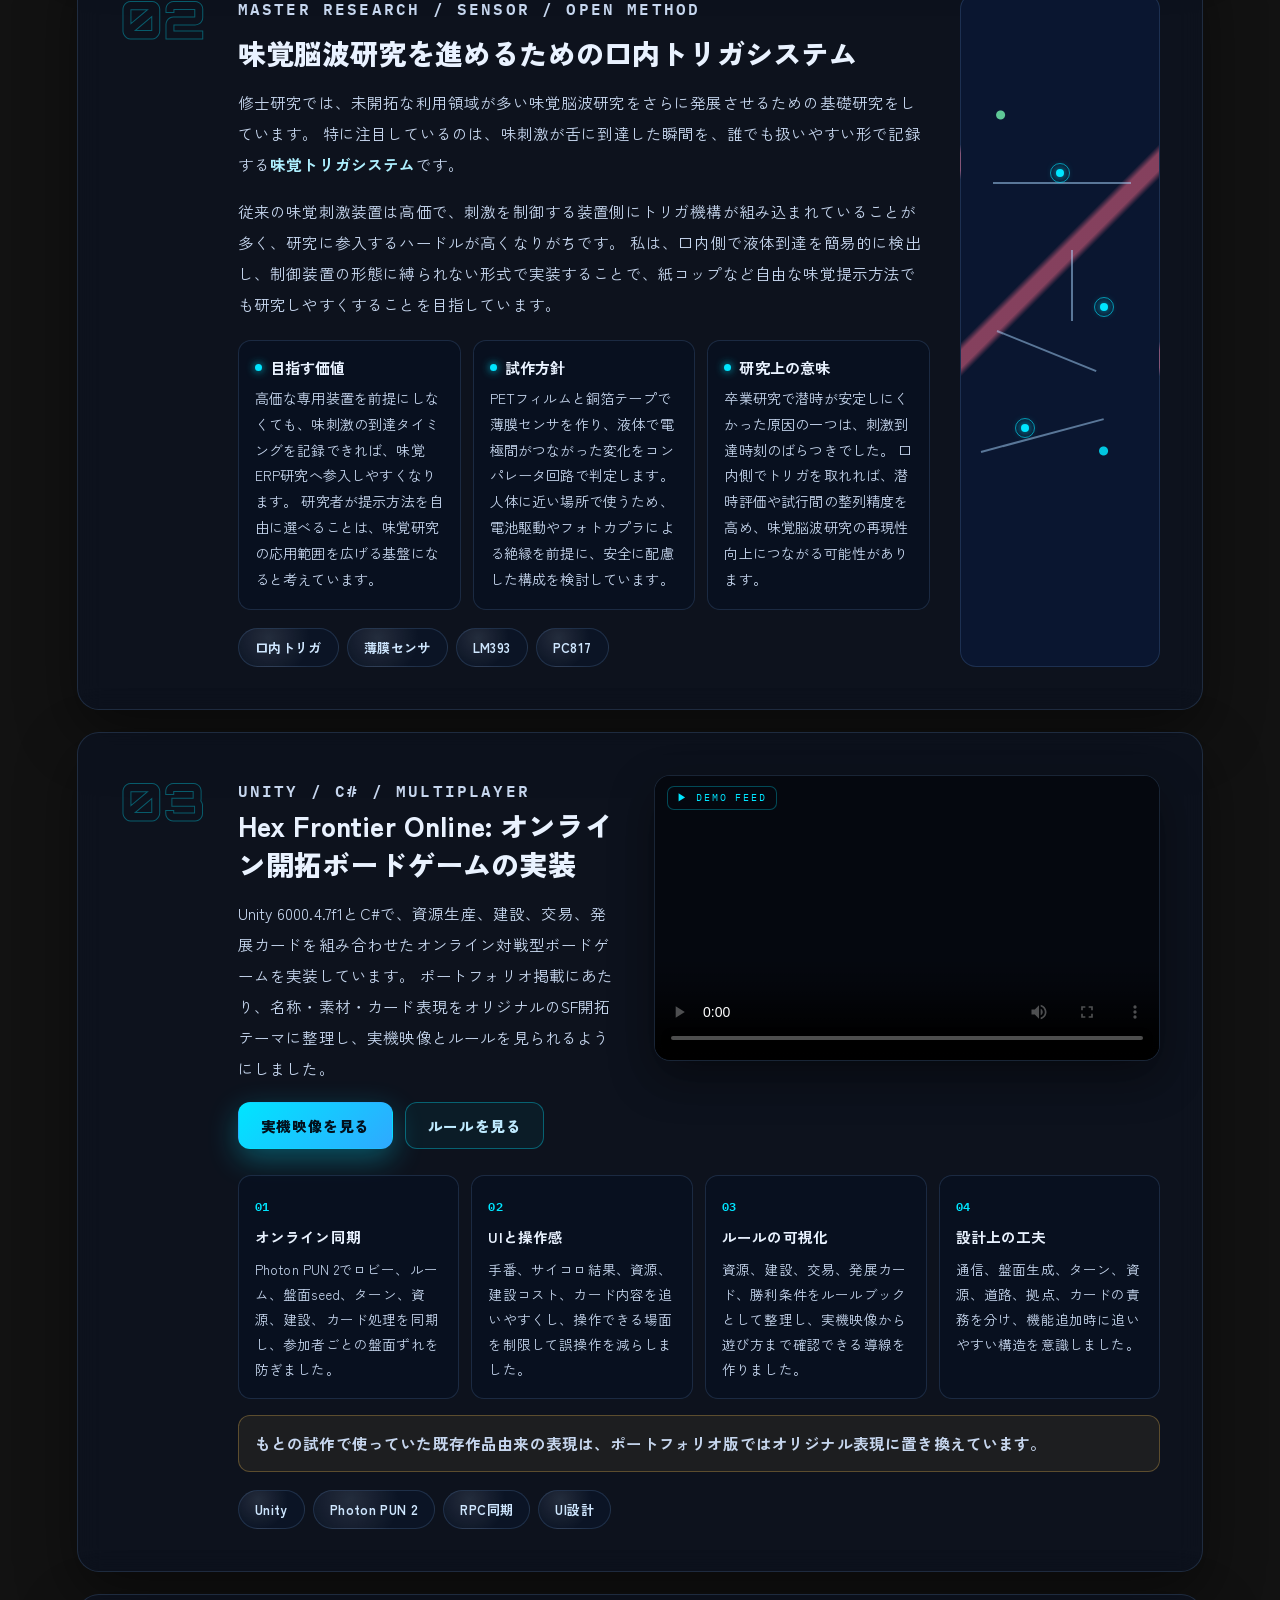
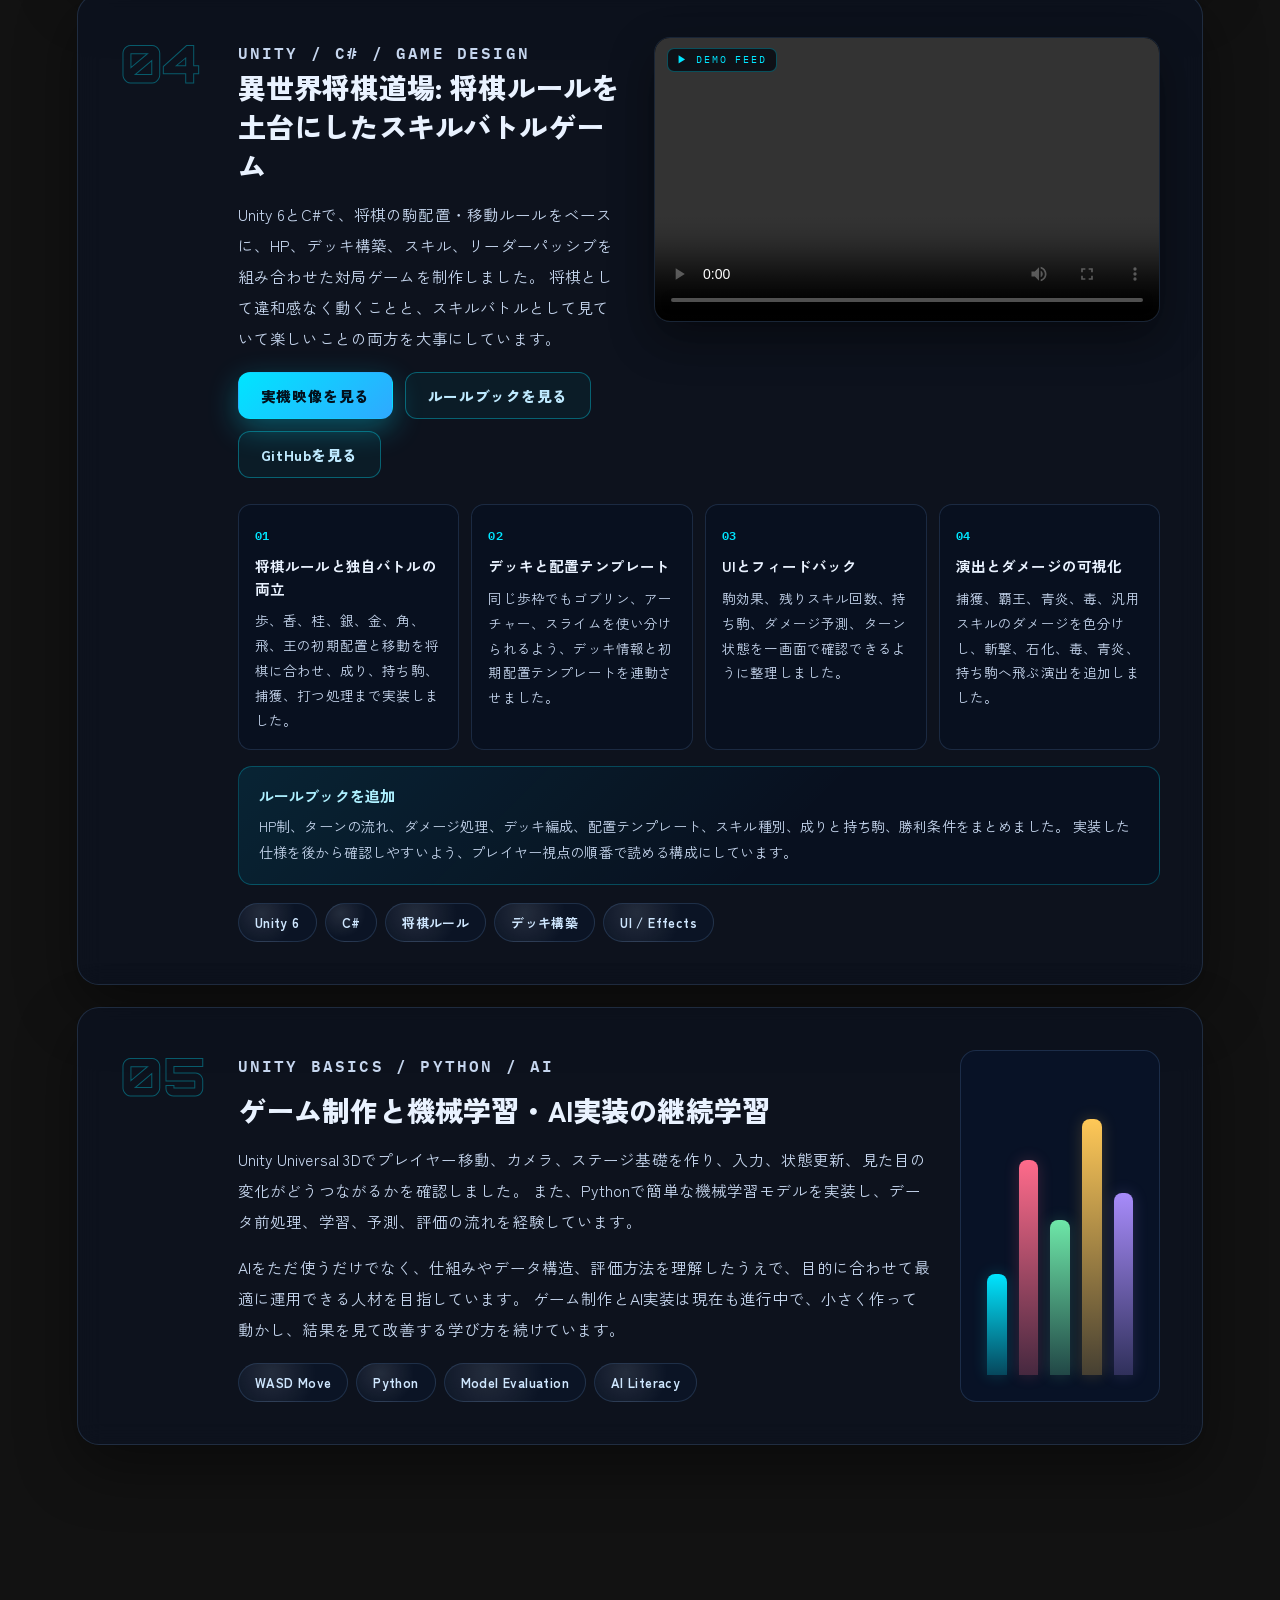
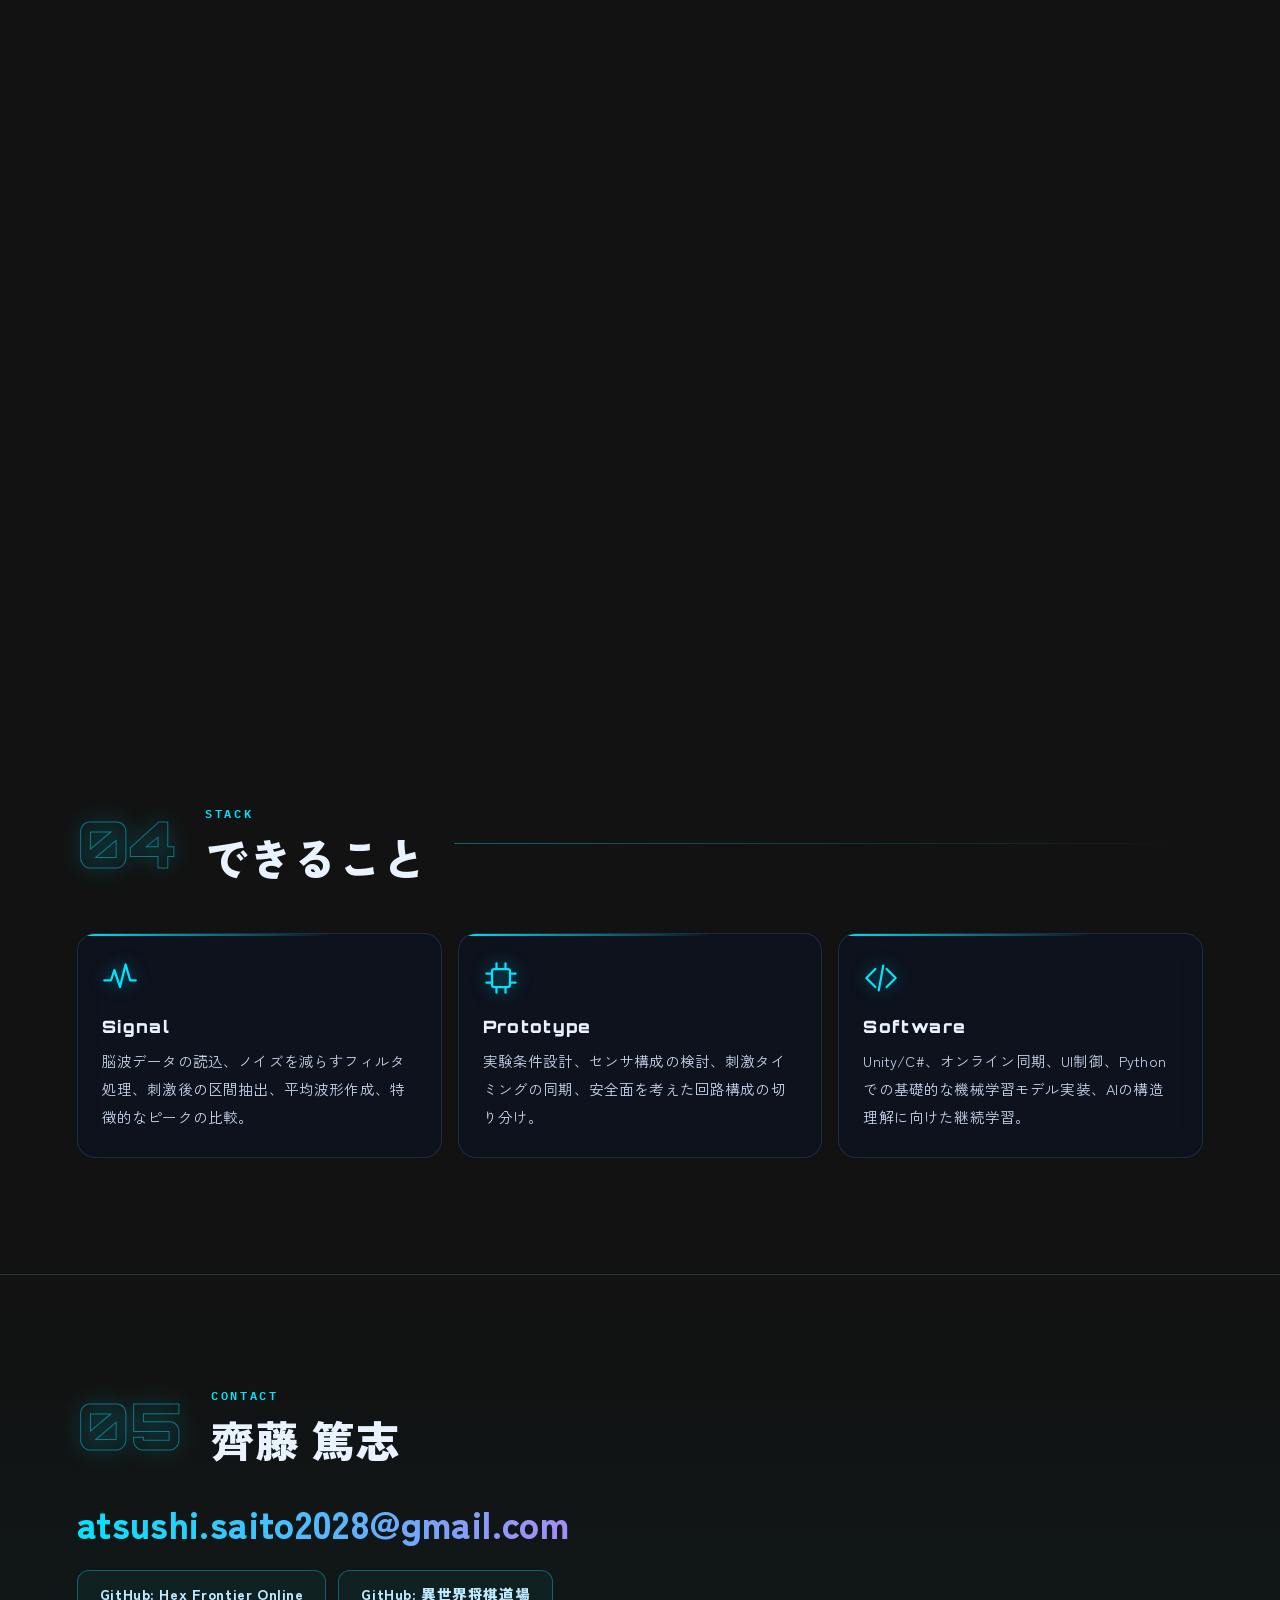
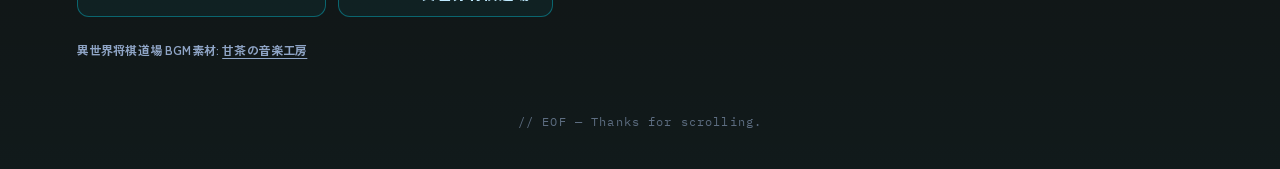
==== commit 704c251c: "Redesign portfolio site: neuro-cyberspace theme (dark UI, bubbles, ERP wave, accordion, mobile nav)" ====
--- a/portfolio_site/index.html
+++ b/portfolio_site/index.html
@@ -8,131 +8,198 @@
       name="description"
       content="齊藤篤志の技術ポートフォリオ。味覚を脳波で測る研究、修士研究、センサ試作、Unity/C#によるオンラインゲーム、異世界将棋道場、機械学習・AI実装。"
     />
+    <meta name="theme-color" content="#060b18" />
+    <meta property="og:type" content="website" />
+    <meta property="og:title" content="Atsushi Saito | Technical Portfolio" />
+    <meta property="og:description" content="味覚を脳波で測る研究と、Unity/C#によるゲーム・AI実装。気になったら、作って確かめる。" />
+    <meta property="og:url" content="https://atsushisaito2028.github.io/VerticalScrollGame/portfolio_site/index.html" />
+    <meta property="og:image" content="https://atsushisaito2028.github.io/VerticalScrollGame/portfolio_site/assets/pdf_p20_1_Image166.jpg" />
+    <meta name="twitter:card" content="summary_large_image" />
+    <link rel="icon" href="data:image/svg+xml,%3Csvg xmlns='http://www.w3.org/2000/svg' viewBox='0 0 64 64'%3E%3Ccircle cx='32' cy='32' r='28' fill='%23060b18' stroke='%2300e5ff' stroke-width='3'/%3E%3Cpath d='M12 36 h10 l4 -12 6 20 6 -26 5 18 h9' fill='none' stroke='%2300e5ff' stroke-width='3' stroke-linecap='round' stroke-linejoin='round'/%3E%3C/svg%3E" />
+    <link rel="preconnect" href="https://fonts.googleapis.com" />
+    <link rel="preconnect" href="https://fonts.gstatic.com" crossorigin />
+    <link
+      href="https://fonts.googleapis.com/css2?family=Orbitron:wght@500;700;900&family=Zen+Kaku+Gothic+New:wght@400;500;700;900&family=IBM+Plex+Mono:wght@400;600&display=swap"
+      rel="stylesheet"
+    />
     <link rel="stylesheet" href="./styles.css" />
   </head>
   <body>
-    <canvas id="lab-canvas" aria-hidden="true"></canvas>
-
-    <header class="site-header">
+    <canvas id="neural-canvas" aria-hidden="true"></canvas>
+    <div class="scroll-progress" aria-hidden="true"><span id="scroll-progress-bar"></span></div>
+
+    <header class="site-header" id="site-header">
       <a class="brand" href="#top" aria-label="Atsushi Saito portfolio top">
         <span class="brand-mark">AS</span>
-        <span>Atsushi Saito</span>
+        <span class="brand-name">Atsushi Saito</span>
       </a>
-      <nav class="nav-links" aria-label="Primary navigation">
-        <a href="#profile">Profile</a>
-        <a href="#projects">Projects</a>
-        <a href="#mindset">Mindset</a>
-        <a href="#stack">Stack</a>
-        <a href="#contact">Contact</a>
+      <button class="nav-toggle" id="nav-toggle" aria-label="メニューを開閉" aria-expanded="false" aria-controls="primary-nav">
+        <span></span><span></span><span></span>
+      </button>
+      <nav class="nav-links" id="primary-nav" aria-label="Primary navigation">
+        <a href="#profile"><i>01</i>Profile</a>
+        <a href="#projects"><i>02</i>Projects</a>
+        <a href="#mindset"><i>03</i>Mindset</a>
+        <a href="#stack"><i>04</i>Stack</a>
+        <a href="#contact"><i>05</i>Contact</a>
       </nav>
     </header>
 
     <main id="top">
+      <!-- ============ HERO ============ -->
       <section class="hero" aria-labelledby="hero-title">
         <div class="hero-copy">
-          <p class="eyebrow">Technical Portfolio / 28卒</p>
+          <p class="eyebrow hero-eyebrow">Technical Portfolio / 28卒</p>
           <h1 id="hero-title">気になったら、<br />作って確かめる。</h1>
+
+          <svg class="erp-line" viewBox="0 0 640 90" aria-hidden="true" preserveAspectRatio="xMidYMid meet">
+            <path
+              class="erp-path"
+              d="M0,52 H150 L168,40 L186,64 L210,14 L234,76 L258,38 L276,52 H640"
+              fill="none"
+            />
+            <text x="200" y="10" class="erp-label">P2</text>
+            <text x="228" y="88" class="erp-label">N2</text>
+          </svg>
+
           <p class="hero-lead">
             小学生のころにアニメでVRや脳波の存在を知って以来、エンタメ、研究開発、ITに関心を持ち続けてきました。
             今は、味覚を脳波で測る研究と、ゲーム・AI実装の両方から「仕組みを理解して、自分で形にする」力を伸ばしています。
           </p>
           <div class="hero-actions">
             <a class="button primary" href="#projects">制作を見る</a>
-          </div>
-        </div>
-        <aside class="signal-panel" aria-label="Portfolio summary">
-          <div class="signal-row">
-            <span>Affiliation</span>
-            <strong>工学院大学大学院 / 工学研究科 情報学専攻</strong>
-          </div>
-          <div class="signal-row">
-            <span>Focus</span>
-            <strong>味覚脳波 / センサ / インタラクション</strong>
-          </div>
-          <div class="signal-row">
-            <span>Current</span>
-            <strong>AI・ゲーム制作を継続学習中</strong>
-          </div>
+            <a class="button secondary" href="#contact">連絡する</a>
+          </div>
+        </div>
+
+        <aside class="bubble-field" aria-label="Portfolio summary">
+          <div class="bubble bubble-a">
+            <div class="bubble-inner">
+              <span class="bubble-tag">Affiliation</span>
+              <strong>工学院大学大学院<br />工学研究科 情報学専攻</strong>
+            </div>
+          </div>
+          <div class="bubble bubble-b">
+            <div class="bubble-inner">
+              <span class="bubble-tag">Focus</span>
+              <strong>味覚脳波 / センサ /<br />インタラクション</strong>
+            </div>
+          </div>
+          <div class="bubble bubble-c">
+            <div class="bubble-inner">
+              <span class="bubble-tag">Current</span>
+              <strong>AI・ゲーム制作を<br />継続学習中</strong>
+            </div>
+          </div>
+          <span class="bubble bubble-deco deco-1" aria-hidden="true"></span>
+          <span class="bubble bubble-deco deco-2" aria-hidden="true"></span>
+          <span class="bubble bubble-deco deco-3" aria-hidden="true"></span>
+          <span class="bubble bubble-deco deco-4" aria-hidden="true"></span>
         </aside>
+
+        <a class="scroll-cue" href="#profile" aria-label="下へスクロール">
+          <span class="scroll-cue-dot"></span>
+        </a>
       </section>
 
+      <!-- ============ SKILL STREAM ============ -->
       <section class="ticker" aria-label="Core skills">
-        <span>脳波解析</span>
-        <span>味覚ERP</span>
-        <span>EEG1000</span>
-        <span>MATLAB</span>
-        <span>Python ML Basics</span>
-        <span>Unity / C#</span>
-        <span>Photon PUN 2</span>
-        <span>Game UI / Effects</span>
-        <span>Sensor Prototype</span>
+        <div class="ticker-track" id="ticker-track">
+          <span>脳波解析</span>
+          <span>味覚ERP</span>
+          <span>EEG1000</span>
+          <span>MATLAB</span>
+          <span>Python ML Basics</span>
+          <span>Unity / C#</span>
+          <span>Photon PUN 2</span>
+          <span>Game UI / Effects</span>
+          <span>Sensor Prototype</span>
+        </div>
       </section>
 
-      <section id="profile" class="profile" aria-labelledby="profile-title">
-        <div class="profile-main">
-          <p class="eyebrow">Profile</p>
-          <h2 id="profile-title">エンタメへの憧れから、測れるものを作る研究へ</h2>
-          <p>
-            現在は工学院大学大学院 工学研究科 情報学専攻に所属しています。
-            卒業研究では「味覚事象関連電位を用いた味認知閾値の測定」に取り組み、
-            現在は修士研究として、未開拓な利用領域が多い味覚脳波研究をさらに進めるための基礎研究をしています。
-          </p>
-          <p>
-            理系の世界に関心を持ったきっかけは、小学生のころに見たアニメでした。
-            そこで初めてVRや脳波という存在を知り、現実の技術が人の体験や感情を変えられることに強く惹かれました。
-            ゲーム、アニメ、音楽が調和して心を動かす瞬間に何度も影響を受け、自分も制作する側に行きたいと思っています。
-          </p>
-          <p>
-            同時に、研究を進める中で「まだ誰も十分に扱えていない問い」を見つけ、方法を考え、実装し、検証していく楽しさも経験しました。
-            そのため、エンタメでも研究開発でもITでも、対象が変わっても変わらない熱意を持って挑戦できます。
-          </p>
-        </div>
-        <div class="profile-card">
-          <dl>
-            <div>
-              <dt>氏名</dt>
-              <dd>齊藤 篤志 / Atsushi Saito</dd>
-            </div>
-            <div>
-              <dt>所属</dt>
-              <dd>工学院大学大学院 工学研究科 情報学専攻</dd>
-            </div>
-            <div>
-              <dt>卒業研究</dt>
-              <dd>味覚ERPを用いた味認知閾値の客観評価</dd>
-            </div>
-            <div>
-              <dt>関心領域</dt>
-              <dd>エンタメ、研究開発、IT、脳波、VR、AI、ゲーム制作</dd>
-            </div>
-            <div>
-              <dt>取得資格</dt>
-              <dd>
-                数理・データサイエンス・AI教育プログラム（応用基礎レベル）<br />
-                普通自動車第一種運転免許
-              </dd>
-            </div>
-          </dl>
+      <!-- ============ PROFILE ============ -->
+      <section id="profile" class="profile section" aria-labelledby="profile-title">
+        <header class="section-head" data-reveal>
+          <span class="sec-no">01</span>
+          <div>
+            <p class="eyebrow">Profile</p>
+            <h2 id="profile-title">エンタメへの憧れから、<wbr />測れるものを作る研究へ</h2>
+          </div>
+        </header>
+
+        <div class="profile-layout">
+          <div class="profile-main glass-card" data-reveal>
+            <p>
+              現在は工学院大学大学院 工学研究科 情報学専攻に所属しています。
+              卒業研究では「味覚事象関連電位を用いた味認知閾値の測定」に取り組み、
+              現在は修士研究として、未開拓な利用領域が多い味覚脳波研究をさらに進めるための基礎研究をしています。
+            </p>
+            <p>
+              理系の世界に関心を持ったきっかけは、小学生のころに見たアニメでした。
+              そこで初めてVRや脳波という存在を知り、現実の技術が人の体験や感情を変えられることに強く惹かれました。
+              ゲーム、アニメ、音楽が調和して心を動かす瞬間に何度も影響を受け、自分も制作する側に行きたいと思っています。
+            </p>
+            <p>
+              同時に、研究を進める中で「まだ誰も十分に扱えていない問い」を見つけ、方法を考え、実装し、検証していく楽しさも経験しました。
+              そのため、エンタメでも研究開発でもITでも、対象が変わっても変わらない熱意を持って挑戦できます。
+            </p>
+          </div>
+
+          <div class="profile-card" data-reveal>
+            <p class="profile-card-head"><span class="status-dot" aria-hidden="true"></span>PERSONAL DATA</p>
+            <dl>
+              <div>
+                <dt>氏名</dt>
+                <dd>齊藤 篤志 / Atsushi Saito</dd>
+              </div>
+              <div>
+                <dt>所属</dt>
+                <dd>工学院大学大学院 工学研究科 情報学専攻</dd>
+              </div>
+              <div>
+                <dt>卒業研究</dt>
+                <dd>味覚ERPを用いた味認知閾値の客観評価</dd>
+              </div>
+              <div>
+                <dt>関心領域</dt>
+                <dd>エンタメ、研究開発、IT、脳波、VR、AI、ゲーム制作</dd>
+              </div>
+              <div>
+                <dt>取得資格</dt>
+                <dd>
+                  数理・データサイエンス・AI教育プログラム（応用基礎レベル）<br />
+                  普通自動車第一種運転免許
+                </dd>
+              </div>
+            </dl>
+          </div>
+        </div>
+
+        <div class="intro-band" data-reveal>
+          <div class="intro-band-inner">
+            <h3>初めて見る人にも伝わる測定系を作る</h3>
+            <p>
+              私の研究テーマは、味を感じたときの体の反応を客観的に見ることです。具体的には、脳の電気活動を頭皮上から測る
+              <strong>脳波（EEG）</strong>を記録し、刺激の後に現れる反応の波形である<strong>事象関連電位（ERP）</strong>を分析しています。
+              味覚のように「本人の感覚」に頼りやすいものを、実験条件、センサ、解析プログラムを組み合わせて、できるだけ再現性のある形で評価することに関心があります。
+            </p>
+          </div>
         </div>
       </section>
 
-      <section class="intro" aria-labelledby="intro-title">
-        <h2 id="intro-title">初めて見る人にも伝わる測定系を作る</h2>
-        <p>
-          私の研究テーマは、味を感じたときの体の反応を客観的に見ることです。具体的には、脳の電気活動を頭皮上から測る
-          <strong>脳波（EEG）</strong>を記録し、刺激の後に現れる反応の波形である<strong>事象関連電位（ERP）</strong>を分析しています。
-          味覚のように「本人の感覚」に頼りやすいものを、実験条件、センサ、解析プログラムを組み合わせて、できるだけ再現性のある形で評価することに関心があります。
-        </p>
-      </section>
-
-      <section id="projects" class="projects" aria-labelledby="projects-title">
-        <div class="section-heading">
-          <p class="eyebrow">Selected Work</p>
-          <h2 id="projects-title">Projects</h2>
-        </div>
-
-        <article class="project-card featured project-card-research">
-          <div class="project-index">01</div>
+      <!-- ============ PROJECTS ============ -->
+      <section id="projects" class="projects section" aria-labelledby="projects-title">
+        <header class="section-head" data-reveal>
+          <span class="sec-no">02</span>
+          <div>
+            <p class="eyebrow">Selected Work</p>
+            <h2 id="projects-title">Projects</h2>
+          </div>
+        </header>
+
+        <!-- 01 研究 -->
+        <article class="project-card featured" data-reveal>
+          <div class="project-index" aria-hidden="true">01</div>
           <div class="project-body">
             <p class="project-kicker">Research / EEG1000 / MATLAB</p>
             <h3>味覚ERPによる塩味認知閾値の客観評価</h3>
@@ -142,74 +209,78 @@
             </p>
             <div class="research-media">
               <figure>
-                <img src="./assets/pdf_p20_1_Image166.jpg" alt="味覚ERP実験で、脳波電極を装着して紙コップから刺激液を摂取している様子" />
+                <img src="./assets/pdf_p20_1_Image166.jpg" alt="味覚ERP実験で、脳波電極を装着して紙コップから刺激液を摂取している様子" loading="lazy" />
                 <figcaption>実験の様子: 視線固定点を見ながら味刺激を受ける</figcaption>
               </figure>
               <figure>
-                <img src="./assets/pdf_p15_1_Image154.jpg" alt="日本光電製EEG1000脳波計と計測用PC" />
+                <img src="./assets/pdf_p15_1_Image154.jpg" alt="日本光電製EEG1000脳波計と計測用PC" loading="lazy" />
                 <figcaption>計測装置: 日本光電製 EEG1000 を使用</figcaption>
               </figure>
               <figure>
-                <img src="./assets/pdf_p27_1_Image174.png" alt="NaCl条件とWater条件の脳波波形を比較したグラフ" />
+                <img src="./assets/pdf_p27_1_Image174.png" alt="NaCl条件とWater条件の脳波波形を比較したグラフ" loading="lazy" />
                 <figcaption>波形比較: NaCl条件とWater条件を同一座標で比較</figcaption>
               </figure>
             </div>
-            <div class="detail-grid">
-              <div>
-                <h4>計測条件</h4>
+
+            <p class="expand-hint">クリックで研究の詳細を展開できます</p>
+            <div class="detail-accordion">
+              <details>
+                <summary><span>計測条件</span></summary>
                 <p>
                   医用脳波計である<strong>EEG1000（日本光電製）</strong>を使用し、1秒間に1000点を記録する1000 Hzで連続脳波を取得しました。
                   電極は国際10-20法に基づき、前頭部Fz/F3/F4、中心部Cz/C3/C4の6チャンネルを主に設定しました。
                 </p>
-              </div>
-              <div>
-                <h4>濃度設計</h4>
+              </details>
+              <details>
+                <summary><span>濃度設計</span></summary>
                 <p>
                   味の感じやすさには個人差があるため、全員に同じ濃度を出すのではなく、各協力者の味認知閾値を基準にしました。
                   そのうえで、閾値以下・閾値付近・閾値以上の3条件を作り、閾値をまたいだときの反応変化を見ました。
                 </p>
-              </div>
-              <div>
-                <h4>解析の工夫</h4>
+              </details>
+              <details>
+                <summary><span>解析の工夫</span></summary>
                 <p>
                   純水との差を比較することで、液体が舌に触れる感覚や温度変化など、味以外の影響をできるだけ切り分けました。
                   また、NaCl条件とWater条件で共通する電極だけをそろえ、時間点数と表示スケールも統一して、条件差を比較しやすくしました。
                 </p>
-              </div>
-              <div>
-                <h4>ノイズ対策</h4>
+              </details>
+              <details>
+                <summary><span>ノイズ対策</span></summary>
                 <p>
                   50 Hzの電源ノイズを抑えるノッチフィルタ、0.1-30 Hzのバンドパスフィルタ、刺激前区間を基準にするベースライン補正を適用しました。
                   さらに、瞬目、嚥下、顎や舌の筋活動が強い試行を除外し、平均波形が欠損しないよう除外条件も調整しました。
                 </p>
-              </div>
-              <div>
-                <h4>ピーク抽出</h4>
+              </details>
+              <details>
+                <summary><span>ピーク抽出</span></summary>
                 <p>
                   波形の山と谷であるP1/N1/P2/N2を、決めた時間窓の中から順番に抽出しました。
                   細かな揺れによる誤検出を避けるため平滑化を用い、振幅値は平滑化前の波形から取得して、変化量を過小評価しすぎないようにしました。
                 </p>
-              </div>
-              <div>
-                <h4>結果の見方</h4>
+              </details>
+              <details>
+                <summary><span>結果の見方</span></summary>
                 <p>
                   解析可能な波形が得られた協力者では、閾値以上に近づくほどP2周辺の反応が明瞭になり、N1-P2やP2-N2のピーク間振幅が増える傾向を確認しました。
                   一方で、潜時は刺激タイミングのばらつきの影響を受けやすく、今後の改善課題として残りました。
                 </p>
-              </div>
-            </div>
+              </details>
+            </div>
+
             <ul class="tags">
               <li>脳波解析</li>
               <li>EEG1000</li>
               <li>0.1-30 Hz</li>
               <li>ピーク間振幅</li>
             </ul>
-            <a class="text-link" href="./assets/j222145.pdf">卒業論文PDFを見る</a>
+            <a class="text-link" href="./assets/j222145.pdf">卒業論文PDFを見る →</a>
           </div>
         </article>
 
-        <article class="project-card project-card-large">
-          <div class="project-index">02</div>
+        <!-- 02 修士研究 -->
+        <article class="project-card project-card-large" data-reveal>
+          <div class="project-index" aria-hidden="true">02</div>
           <div class="project-body">
             <p class="project-kicker">Master Research / Sensor / Open Method</p>
             <h3>味覚脳波研究を進めるための口内トリガシステム</h3>
@@ -253,11 +324,13 @@
           </div>
           <div class="mini-visual circuit-visual" aria-hidden="true">
             <span></span><span></span><span></span><span></span>
+            <i class="pulse-dot dot-1"></i><i class="pulse-dot dot-2"></i><i class="pulse-dot dot-3"></i>
           </div>
         </article>
 
-        <article class="project-card project-card-showcase">
-          <div class="project-index">03</div>
+        <!-- 03 Hex Frontier Online -->
+        <article class="project-card project-card-showcase" data-reveal>
+          <div class="project-index" aria-hidden="true">03</div>
           <div class="project-body">
             <div class="showcase-layout">
               <div class="showcase-copy">
@@ -273,6 +346,7 @@
                 </div>
               </div>
               <div class="project-video showcase-video">
+                <span class="video-label" aria-hidden="true">▶ DEMO FEED</span>
                 <video controls preload="metadata" poster="./assets/video/hex-frontier-online-poster.jpg">
                   <source src="./assets/video/hex-frontier-online-demo.mp4" type="video/mp4" />
                   お使いのブラウザでは動画を再生できません。
@@ -313,8 +387,9 @@
           </div>
         </article>
 
-        <article class="project-card project-card-showcase">
-          <div class="project-index">04</div>
+        <!-- 04 異世界将棋道場 -->
+        <article class="project-card project-card-showcase" data-reveal>
+          <div class="project-index" aria-hidden="true">04</div>
           <div class="project-body">
             <div class="showcase-layout">
               <div class="showcase-copy">
@@ -331,13 +406,14 @@
                 </div>
               </div>
               <div class="project-video showcase-video">
+                <span class="video-label" aria-hidden="true">▶ DEMO FEED</span>
                 <video controls preload="metadata">
                   <source src="./assets/video/syogi-battle-demo.mp4" type="video/mp4" />
                   お使いのブラウザでは動画を再生できません。
                 </video>
               </div>
             </div>
-            <div class="syogi-summary">
+            <div class="project-summary">
               <div>
                 <span>01</span>
                 <strong>将棋ルールと独自バトルの両立</strong>
@@ -376,8 +452,9 @@
           </div>
         </article>
 
-        <article class="project-card">
-          <div class="project-index">05</div>
+        <!-- 05 継続学習 -->
+        <article class="project-card project-card-large" data-reveal>
+          <div class="project-index" aria-hidden="true">05</div>
           <div class="project-body">
             <p class="project-kicker">Unity Basics / Python / AI</p>
             <h3>ゲーム制作と機械学習・AI実装の継続学習</h3>
@@ -402,33 +479,53 @@
         </article>
       </section>
 
-      <section id="mindset" class="mindset" aria-labelledby="mindset-title">
-        <div>
-          <p class="eyebrow">Mindset</p>
-          <h2 id="mindset-title">実践と知識欲で理解を深める</h2>
-        </div>
-        <p>
+      <!-- ============ MINDSET ============ -->
+      <section id="mindset" class="mindset section" aria-labelledby="mindset-title">
+        <header class="section-head" data-reveal>
+          <span class="sec-no">03</span>
+          <div>
+            <p class="eyebrow">Mindset</p>
+            <h2 id="mindset-title">実践と知識欲で理解を深める</h2>
+          </div>
+        </header>
+        <div class="mindset-flow" data-reveal aria-hidden="true">
+          <div class="flow-bubble">気になる</div>
+          <span class="flow-link"></span>
+          <div class="flow-bubble">調べる</div>
+          <span class="flow-link"></span>
+          <div class="flow-bubble">小さく作る</div>
+          <span class="flow-link"></span>
+          <div class="flow-bubble glow">確かめる</div>
+        </div>
+        <p class="mindset-text glass-card" data-reveal>
           気になることや「あったら便利だ」と感じたことは、調べるだけで終わらせず、まず自分で小さく実装して確かめます。
           研究では測定タイミングの課題から口内トリガ試作へ進み、ゲーム制作ではオンライン同期やUIの不便さを自分で直しながら理解を深めました。
           知識として理解する姿勢と、手を動かして構造を確かめる実践の両方を大切にしています。
         </p>
       </section>
 
-      <section id="stack" class="stack" aria-labelledby="stack-title">
-        <div>
-          <p class="eyebrow">Stack</p>
-          <h2 id="stack-title">できること</h2>
-        </div>
+      <!-- ============ STACK ============ -->
+      <section id="stack" class="stack section" aria-labelledby="stack-title">
+        <header class="section-head" data-reveal>
+          <span class="sec-no">04</span>
+          <div>
+            <p class="eyebrow">Stack</p>
+            <h2 id="stack-title">できること</h2>
+          </div>
+        </header>
         <div class="stack-grid">
-          <div>
+          <div data-reveal>
+            <svg class="stack-icon" viewBox="0 0 32 32" aria-hidden="true"><path d="M2 18 h6 l3 -9 5 15 5 -20 4 14 h5" fill="none" stroke="currentColor" stroke-width="2" stroke-linecap="round" stroke-linejoin="round"/></svg>
             <h3>Signal</h3>
             <p>脳波データの読込、ノイズを減らすフィルタ処理、刺激後の区間抽出、平均波形作成、特徴的なピークの比較。</p>
           </div>
-          <div>
+          <div data-reveal>
+            <svg class="stack-icon" viewBox="0 0 32 32" aria-hidden="true"><rect x="8" y="8" width="16" height="16" rx="2" fill="none" stroke="currentColor" stroke-width="2"/><path d="M12 8 V3 M20 8 V3 M12 29 V24 M20 29 V24 M8 12 H3 M8 20 H3 M29 12 H24 M29 20 H24" stroke="currentColor" stroke-width="2" stroke-linecap="round"/></svg>
             <h3>Prototype</h3>
             <p>実験条件設計、センサ構成の検討、刺激タイミングの同期、安全面を考えた回路構成の切り分け。</p>
           </div>
-          <div>
+          <div data-reveal>
+            <svg class="stack-icon" viewBox="0 0 32 32" aria-hidden="true"><path d="M11 8 L3 16 L11 24 M21 8 L29 16 L21 24 M18 5 L14 27" fill="none" stroke="currentColor" stroke-width="2" stroke-linecap="round" stroke-linejoin="round"/></svg>
             <h3>Software</h3>
             <p>Unity/C#、オンライン同期、UI制御、Pythonでの基礎的な機械学習モデル実装、AIの構造理解に向けた継続学習。</p>
           </div>
@@ -436,17 +533,24 @@
       </section>
     </main>
 
+    <!-- ============ CONTACT ============ -->
     <footer id="contact" class="footer">
-      <div>
-        <p class="eyebrow">Contact</p>
-        <h2>齊藤 篤志</h2>
+      <div class="footer-head" data-reveal>
+        <span class="sec-no">05</span>
+        <div>
+          <p class="eyebrow">Contact</p>
+          <h2>齊藤 篤志</h2>
+        </div>
       </div>
-      <div class="footer-links">
-        <a href="mailto:atsushi.saito2028@gmail.com">atsushi.saito2028@gmail.com</a>
-        <a href="https://github.com/atsushisaito2028/HexFrontierOnline" target="_blank" rel="noopener">GitHub: Hex Frontier Online</a>
-        <a href="https://github.com/atsushisaito2028/syogibattle" target="_blank" rel="noopener">GitHub: 異世界将棋道場</a>
+      <div class="footer-links" data-reveal>
+        <a class="footer-mail" href="mailto:atsushi.saito2028@gmail.com">atsushi.saito2028@gmail.com</a>
+        <div class="footer-gh">
+          <a class="button secondary" href="https://github.com/atsushisaito2028/HexFrontierOnline" target="_blank" rel="noopener">GitHub: Hex Frontier Online</a>
+          <a class="button secondary" href="https://github.com/atsushisaito2028/syogibattle" target="_blank" rel="noopener">GitHub: 異世界将棋道場</a>
+        </div>
         <p class="footer-credit">異世界将棋道場 BGM素材: <a href="https://amachamusic.chagasi.com/" target="_blank" rel="noopener">甘茶の音楽工房</a></p>
       </div>
+      <p class="footer-eof" aria-hidden="true">// EOF — Thanks for scrolling.</p>
     </footer>
 
     <script src="./script.js"></script>
--- a/portfolio_site/styles.css
+++ b/portfolio_site/styles.css
@@ -1,17 +1,30 @@
+/* ============================================================
+   Atsushi Saito Portfolio — "Neuro Cyberspace" theme
+   脳波 × 電脳空間 × シャボン玉
+   ============================================================ */
+
 :root {
-  color-scheme: light;
-  --ink: #111827;
-  --muted: #5d6675;
-  --line: rgba(17, 24, 39, 0.14);
-  --panel: rgba(255, 255, 255, 0.82);
-  --cyan: #00a6d6;
-  --lime: #70bf44;
-  --amber: #f5a623;
-  --coral: #ec5f67;
-  --violet: #686ee2;
-  --shadow: 0 24px 70px rgba(20, 31, 48, 0.16);
-  font-family:
-    "Yu Gothic", "Hiragino Kaku Gothic ProN", "Meiryo", system-ui, sans-serif;
+  color-scheme: dark;
+  --bg0: #04060e;
+  --bg1: #071021;
+  --ink: #e9f2ff;
+  --body: #c6d6ee;
+  --muted: #8fa5c6;
+  --cyan: #00e5ff;
+  --cyan-soft: rgba(0, 229, 255, 0.55);
+  --violet: #a78bfa;
+  --lime: #6ee7a8;
+  --amber: #ffc857;
+  --coral: #ff6b8b;
+  --line: rgba(132, 188, 255, 0.16);
+  --line-strong: rgba(0, 229, 255, 0.4);
+  --panel: rgba(10, 19, 38, 0.6);
+  --panel-solid: #0a1326;
+  --glow: 0 0 28px rgba(0, 229, 255, 0.18);
+  --shadow: 0 22px 60px rgba(0, 0, 0, 0.42);
+  --font-body: "Zen Kaku Gothic New", "Hiragino Kaku Gothic ProN", "Yu Gothic", system-ui, sans-serif;
+  --font-display: "Orbitron", "Zen Kaku Gothic New", sans-serif;
+  --font-mono: "IBM Plex Mono", "Consolas", monospace;
 }
 
 * {
@@ -20,17 +33,34 @@
 
 html {
   scroll-behavior: smooth;
+  scroll-padding-top: 92px;
 }
 
 body {
   margin: 0;
   min-height: 100vh;
   color: var(--ink);
+  font-family: var(--font-body);
+  letter-spacing: 0.01em;
+  overflow-x: hidden;
   background:
-    linear-gradient(180deg, rgba(255, 255, 255, 0.88), rgba(246, 249, 252, 0.92) 52%, #ffffff),
-    #f7fbff;
-  letter-spacing: 0;
-  overflow-x: hidden;
+    radial-gradient(1100px 700px at 12% -6%, rgba(0, 229, 255, 0.1), transparent 60%),
+    radial-gradient(900px 640px at 88% 12%, rgba(167, 139, 250, 0.1), transparent 60%),
+    radial-gradient(800px 600px at 50% 105%, rgba(0, 140, 255, 0.08), transparent 60%),
+    linear-gradient(rgba(120, 180, 255, 0.035) 1px, transparent 1px),
+    linear-gradient(90deg, rgba(120, 180, 255, 0.035) 1px, transparent 1px),
+    linear-gradient(180deg, var(--bg1), var(--bg0) 46%, #03050c);
+  background-size:
+    auto, auto, auto,
+    44px 44px,
+    44px 44px,
+    auto;
+  background-attachment: fixed;
+}
+
+::selection {
+  background: rgba(0, 229, 255, 0.32);
+  color: #fff;
 }
 
 a {
@@ -38,38 +68,61 @@
   text-decoration: none;
 }
 
-#lab-canvas {
+:focus-visible {
+  outline: 2px solid var(--cyan);
+  outline-offset: 3px;
+  border-radius: 4px;
+}
+
+#neural-canvas {
   position: fixed;
   inset: 0;
   width: 100%;
   height: 100%;
-  z-index: -2;
-  background: #f7fbff;
-}
-
+  z-index: -1;
+  pointer-events: none;
+}
+
+/* ---------- scroll progress ---------- */
+.scroll-progress {
+  position: fixed;
+  top: 0;
+  left: 0;
+  right: 0;
+  height: 2px;
+  z-index: 60;
+  background: transparent;
+}
+
+.scroll-progress span {
+  display: block;
+  width: 0;
+  height: 100%;
+  background: linear-gradient(90deg, var(--cyan), var(--violet));
+  box-shadow: 0 0 12px rgba(0, 229, 255, 0.7);
+}
+
+/* ---------- header ---------- */
 .site-header {
   position: sticky;
   top: 0;
-  z-index: 10;
+  z-index: 50;
   display: flex;
   align-items: center;
   justify-content: space-between;
   gap: 24px;
-  padding: 18px clamp(20px, 4vw, 56px);
-  background: rgba(255, 255, 255, 0.76);
+  padding: 14px clamp(20px, 4vw, 56px);
+  background: rgba(5, 9, 20, 0.72);
   border-bottom: 1px solid var(--line);
   backdrop-filter: blur(18px);
-}
-
-.brand,
-.nav-links {
+  -webkit-backdrop-filter: blur(18px);
+}
+
+.brand {
   display: flex;
   align-items: center;
-  gap: 14px;
-}
-
-.brand {
-  font-weight: 800;
+  gap: 12px;
+  font-weight: 900;
   white-space: nowrap;
 }
 
@@ -78,48 +131,93 @@
   width: 38px;
   height: 38px;
   place-items: center;
-  color: #fff;
-  background: #101827;
-  border-radius: 8px;
+  color: #02101c;
+  background: linear-gradient(135deg, var(--cyan), #2fa9ff);
+  border-radius: 10px;
+  font-family: var(--font-display);
   font-size: 13px;
+  font-weight: 900;
+  box-shadow: 0 0 18px rgba(0, 229, 255, 0.4);
+}
+
+.nav-links {
+  display: flex;
+  align-items: center;
+  gap: clamp(14px, 2.2vw, 28px);
 }
 
 .nav-links a {
+  position: relative;
   color: var(--muted);
-  font-size: 14px;
+  font-size: 13.5px;
   font-weight: 700;
+  letter-spacing: 0.06em;
+  padding: 6px 2px;
+  transition: color 0.25s ease;
+}
+
+.nav-links a i {
+  font-style: normal;
+  font-family: var(--font-mono);
+  font-size: 10px;
+  color: var(--cyan-soft);
+  margin-right: 6px;
+}
+
+.nav-links a::after {
+  content: "";
+  position: absolute;
+  left: 0;
+  right: 100%;
+  bottom: 0;
+  height: 2px;
+  background: linear-gradient(90deg, var(--cyan), transparent);
+  transition: right 0.3s ease;
 }
 
 .nav-links a:hover {
   color: var(--ink);
 }
 
-main {
-  overflow: hidden;
-}
-
-.hero {
-  min-height: calc(100vh - 75px);
-  display: grid;
-  grid-template-columns: minmax(0, 1.1fr) minmax(280px, 0.55fr);
-  align-items: center;
-  gap: clamp(28px, 5vw, 72px);
-  padding: clamp(48px, 7vw, 96px) clamp(20px, 6vw, 84px) clamp(36px, 5vw, 64px);
-}
-
-.hero-copy {
-  max-width: 850px;
-}
-
-.eyebrow {
-  margin: 0 0 12px;
-  color: var(--cyan);
-  font-size: 12px;
-  font-weight: 900;
-  letter-spacing: 0.12em;
-  text-transform: uppercase;
-}
-
+.nav-links a:hover::after {
+  right: 0;
+}
+
+.nav-toggle {
+  display: none;
+  flex-direction: column;
+  justify-content: center;
+  gap: 5px;
+  width: 42px;
+  height: 42px;
+  padding: 10px;
+  background: rgba(0, 229, 255, 0.06);
+  border: 1px solid var(--line);
+  border-radius: 10px;
+  cursor: pointer;
+}
+
+.nav-toggle span {
+  display: block;
+  height: 2px;
+  background: var(--cyan);
+  border-radius: 2px;
+  transition: transform 0.3s ease, opacity 0.3s ease;
+}
+
+.nav-open .nav-toggle span:nth-child(1) {
+  transform: translateY(7px) rotate(45deg);
+}
+
+.nav-open .nav-toggle span:nth-child(2) {
+  opacity: 0;
+}
+
+.nav-open .nav-toggle span:nth-child(3) {
+  transform: translateY(-7px) rotate(-45deg);
+}
+
+/* ---------- type ---------- */
 h1,
 h2,
 h3,
@@ -128,254 +226,617 @@
 }
 
 h1 {
-  margin-bottom: 24px;
-  font-size: clamp(44px, 6.3vw, 82px);
-  line-height: 1.02;
+  margin-bottom: 10px;
+  font-size: clamp(40px, 5.2vw, 68px);
+  line-height: 1.12;
   font-weight: 900;
+  letter-spacing: 0.01em;
+  background: linear-gradient(120deg, #ffffff 30%, #9be9ff 70%, var(--cyan));
+  -webkit-background-clip: text;
+  background-clip: text;
+  -webkit-text-fill-color: transparent;
 }
 
 h2 {
-  margin-bottom: 18px;
-  font-size: clamp(31px, 4vw, 58px);
-  line-height: 1.02;
+  margin-bottom: 0;
+  font-size: clamp(26px, 3.4vw, 44px);
+  line-height: 1.25;
+  font-weight: 900;
 }
 
 h3 {
-  margin-bottom: 12px;
-  font-size: clamp(22px, 2.4vw, 33px);
-  line-height: 1.25;
+  margin-bottom: 14px;
+  font-size: clamp(20px, 2.2vw, 28px);
+  line-height: 1.4;
+  font-weight: 900;
 }
 
 h4 {
   margin: 0 0 8px;
   font-size: 15px;
-  line-height: 1.35;
+  line-height: 1.4;
+  color: var(--ink);
+}
+
+.eyebrow {
+  margin: 0 0 8px;
+  color: var(--cyan);
+  font-family: var(--font-mono);
+  font-size: 12px;
+  font-weight: 600;
+  letter-spacing: 0.22em;
+  text-transform: uppercase;
+}
+
+/* ---------- sections ---------- */
+.section {
+  position: relative;
+  padding: clamp(72px, 9vw, 120px) clamp(20px, 6vw, 84px);
+}
+
+.section-head {
+  display: flex;
+  align-items: center;
+  gap: clamp(16px, 2.5vw, 28px);
+  margin-bottom: clamp(32px, 4vw, 48px);
+}
+
+.section-head::after {
+  content: "";
+  flex: 1;
+  height: 1px;
+  background: linear-gradient(90deg, var(--line-strong), transparent);
+}
+
+.sec-no {
+  font-family: var(--font-display);
+  font-size: clamp(44px, 5vw, 68px);
+  font-weight: 900;
+  line-height: 1;
+  color: transparent;
+  -webkit-text-stroke: 1px rgba(0, 229, 255, 0.45);
+  text-shadow: 0 0 24px rgba(0, 229, 255, 0.18);
+}
+
+.glass-card {
+  padding: clamp(22px, 3vw, 32px);
+  background: var(--panel);
+  border: 1px solid var(--line);
+  border-radius: 18px;
+  box-shadow: var(--shadow);
+  backdrop-filter: blur(12px);
+  -webkit-backdrop-filter: blur(12px);
+}
+
+/* ---------- hero ---------- */
+.hero {
+  position: relative;
+  min-height: calc(100vh - 70px);
+  display: grid;
+  grid-template-columns: minmax(0, 1.05fr) minmax(320px, 0.95fr);
+  align-items: center;
+  gap: clamp(28px, 4vw, 56px);
+  padding: clamp(48px, 6vw, 80px) clamp(20px, 6vw, 84px) clamp(56px, 6vw, 80px);
+}
+
+.hero-eyebrow {
+  margin-bottom: 16px;
 }
 
 .hero-lead {
-  max-width: 690px;
-  color: #273142;
-  font-size: clamp(16px, 2vw, 21px);
-  line-height: 1.9;
-  font-weight: 700;
+  max-width: 640px;
+  margin-top: 6px;
+  color: var(--body);
+  font-size: clamp(15px, 1.6vw, 18px);
+  line-height: 2;
+  font-weight: 500;
 }
 
 .hero-actions {
   display: flex;
   flex-wrap: wrap;
-  gap: 12px;
+  gap: 14px;
   margin-top: 30px;
 }
 
+/* ERP waveform under the title */
+.erp-line {
+  display: block;
+  width: min(560px, 100%);
+  height: 64px;
+  margin: 2px 0 14px;
+  overflow: visible;
+}
+
+.erp-path {
+  stroke: var(--cyan);
+  stroke-width: 2.4;
+  stroke-linecap: round;
+  stroke-linejoin: round;
+  filter: drop-shadow(0 0 7px rgba(0, 229, 255, 0.65));
+  stroke-dasharray: 1300;
+  stroke-dashoffset: 1300;
+  animation: erp-draw 2.6s cubic-bezier(0.6, 0, 0.3, 1) 0.4s forwards;
+}
+
+.erp-label {
+  fill: rgba(155, 233, 255, 0.7);
+  font-family: var(--font-mono);
+  font-size: 11px;
+  opacity: 0;
+  animation: erp-fade 0.8s ease 2.6s forwards;
+}
+
+@keyframes erp-draw {
+  to {
+    stroke-dashoffset: 0;
+  }
+}
+
+@keyframes erp-fade {
+  to {
+    opacity: 1;
+  }
+}
+
+/* ---------- buttons ---------- */
 .button {
   display: inline-flex;
   align-items: center;
   justify-content: center;
   min-width: 128px;
-  min-height: 48px;
-  padding: 12px 18px;
-  border-radius: 8px;
+  min-height: 47px;
+  padding: 12px 22px;
+  border-radius: 12px;
+  font-size: 14.5px;
   font-weight: 900;
+  letter-spacing: 0.04em;
   border: 1px solid var(--line);
+  transition: transform 0.25s ease, box-shadow 0.25s ease, background 0.25s ease, border-color 0.25s ease;
 }
 
 .button.primary {
-  color: #fff;
-  background: #111827;
-  box-shadow: var(--shadow);
+  color: #02101c;
+  background: linear-gradient(135deg, var(--cyan), #2fa9ff);
+  border-color: transparent;
+  box-shadow: 0 10px 30px rgba(0, 229, 255, 0.32);
+}
+
+.button.primary:hover {
+  transform: translateY(-2px);
+  box-shadow: 0 14px 38px rgba(0, 229, 255, 0.45);
 }
 
 .button.secondary {
-  background: rgba(255, 255, 255, 0.78);
-}
-
-.signal-panel {
-  align-self: end;
+  color: #bfeaff;
+  background: rgba(0, 229, 255, 0.05);
+  border-color: rgba(0, 229, 255, 0.35);
+}
+
+.button.secondary:hover {
+  transform: translateY(-2px);
+  background: rgba(0, 229, 255, 0.12);
+  border-color: var(--cyan);
+}
+
+/* ---------- soap bubbles ---------- */
+.bubble-field {
+  position: relative;
+  height: clamp(440px, 56vh, 560px);
+}
+
+.bubble {
+  position: absolute;
   display: grid;
+  place-items: center;
+  border-radius: 50%;
+  text-align: center;
+  background:
+    radial-gradient(circle at 32% 26%, rgba(255, 255, 255, 0.2), rgba(255, 255, 255, 0.03) 44%, transparent 62%),
+    radial-gradient(circle at 72% 80%, rgba(0, 229, 255, 0.14), transparent 58%),
+    rgba(10, 22, 44, 0.34);
+  box-shadow:
+    inset 0 0 26px rgba(120, 200, 255, 0.14),
+    0 0 34px rgba(0, 229, 255, 0.1);
+  backdrop-filter: blur(5px);
+  -webkit-backdrop-filter: blur(5px);
+  animation: bubble-float 8s ease-in-out infinite alternate;
+}
+
+/* iridescent rim */
+.bubble::before {
+  content: "";
+  position: absolute;
+  inset: 0;
+  border-radius: 50%;
+  padding: 1.4px;
+  background: conic-gradient(
+    from 210deg,
+    rgba(0, 229, 255, 0.7),
+    rgba(167, 139, 250, 0.55),
+    rgba(110, 231, 168, 0.4),
+    rgba(255, 200, 135, 0.35),
+    rgba(0, 229, 255, 0.7)
+  );
+  -webkit-mask: linear-gradient(#fff 0 0) content-box, linear-gradient(#fff 0 0);
+  -webkit-mask-composite: xor;
+  mask: linear-gradient(#fff 0 0) content-box, linear-gradient(#fff 0 0);
+  mask-composite: exclude;
+  opacity: 0.75;
+  pointer-events: none;
+}
+
+/* highlight */
+.bubble::after {
+  content: "";
+  position: absolute;
+  top: 11%;
+  left: 17%;
+  width: 28%;
+  height: 15%;
+  border-radius: 50%;
+  background: linear-gradient(180deg, rgba(255, 255, 255, 0.6), transparent);
+  filter: blur(2px);
+  transform: rotate(-22deg);
+  pointer-events: none;
+}
+
+.bubble-inner {
+  padding: 18px;
+}
+
+.bubble-tag {
+  display: block;
+  margin-bottom: 8px;
+  color: var(--cyan);
+  font-family: var(--font-mono);
+  font-size: 10.5px;
+  font-weight: 600;
+  letter-spacing: 0.22em;
+  text-transform: uppercase;
+}
+
+.bubble strong {
+  display: block;
+  font-size: 13.5px;
+  font-weight: 800;
+  line-height: 1.65;
+  color: var(--ink);
+}
+
+.bubble-a {
+  width: 248px;
+  height: 248px;
+  top: 2%;
+  left: 4%;
+  animation-duration: 9s;
+}
+
+.bubble-b {
+  width: 212px;
+  height: 212px;
+  top: 40%;
+  right: 0;
+  animation-duration: 11s;
+  animation-delay: -3s;
+}
+
+.bubble-c {
+  width: 178px;
+  height: 178px;
+  bottom: 2%;
+  left: 6%;
+  animation-duration: 10s;
+  animation-delay: -6s;
+}
+
+.bubble-deco {
+  opacity: 0.65;
+}
+
+.deco-1 {
+  width: 84px;
+  height: 84px;
+  top: 8%;
+  right: 10%;
+  animation-duration: 7s;
+  animation-delay: -2s;
+}
+
+.deco-2 {
+  width: 46px;
+  height: 46px;
+  top: 58%;
+  left: 2%;
+  animation-duration: 6s;
+  animation-delay: -1s;
+}
+
+.deco-3 {
+  width: 30px;
+  height: 30px;
+  bottom: 16%;
+  right: 24%;
+  animation-duration: 5.5s;
+  animation-delay: -4s;
+}
+
+.deco-4 {
+  width: 20px;
+  height: 20px;
+  top: 30%;
+  left: 38%;
+  animation-duration: 5s;
+  animation-delay: -2.5s;
+}
+
+@keyframes bubble-float {
+  0% {
+    transform: translate(0, 0) rotate(0deg);
+  }
+  50% {
+    transform: translate(6px, -14px) rotate(1.2deg);
+  }
+  100% {
+    transform: translate(-5px, -26px) rotate(-1deg);
+  }
+}
+
+/* scroll cue */
+.scroll-cue {
+  position: absolute;
+  left: 50%;
+  bottom: 18px;
+  transform: translateX(-50%);
+  width: 24px;
+  height: 40px;
+  border: 1.5px solid rgba(0, 229, 255, 0.45);
+  border-radius: 14px;
+  display: grid;
+  justify-content: center;
+  padding-top: 7px;
+}
+
+.scroll-cue-dot {
+  width: 4px;
+  height: 4px;
+  border-radius: 50%;
+  background: var(--cyan);
+  box-shadow: 0 0 8px var(--cyan);
+  animation: cue-drop 1.8s ease-in-out infinite;
+}
+
+@keyframes cue-drop {
+  0% {
+    transform: translateY(0);
+    opacity: 1;
+  }
+  70% {
+    transform: translateY(16px);
+    opacity: 0;
+  }
+  100% {
+    transform: translateY(0);
+    opacity: 0;
+  }
+}
+
+/* ---------- skill stream (marquee) ---------- */
+.ticker {
+  overflow: hidden;
+  padding: 6px 0 10px;
+  border-top: 1px solid var(--line);
+  border-bottom: 1px solid var(--line);
+  background: rgba(5, 10, 22, 0.45);
+  -webkit-mask-image: linear-gradient(90deg, transparent, #000 8%, #000 92%, transparent);
+  mask-image: linear-gradient(90deg, transparent, #000 8%, #000 92%, transparent);
+}
+
+.ticker-track {
+  display: inline-flex;
   gap: 14px;
-  padding: 22px;
-  background: var(--panel);
-  border: 1px solid rgba(255, 255, 255, 0.8);
-  border-radius: 8px;
-  box-shadow: var(--shadow);
-  backdrop-filter: blur(20px);
-}
-
-.signal-row {
-  display: grid;
-  gap: 6px;
-  padding-bottom: 14px;
-  border-bottom: 1px solid var(--line);
-}
-
-.signal-row:last-child {
-  padding-bottom: 0;
-  border-bottom: 0;
-}
-
-.signal-row span {
-  color: var(--muted);
-  font-size: 12px;
-  font-weight: 800;
-  text-transform: uppercase;
-}
-
-.signal-row strong {
-  font-size: 16px;
-}
-
-.ticker {
-  display: flex;
-  gap: 12px;
-  padding: 0 clamp(20px, 6vw, 84px) 54px;
-  overflow-x: auto;
-  scrollbar-width: none;
-}
-
-.ticker::-webkit-scrollbar {
-  display: none;
+  padding: 12px 7px;
+  width: max-content;
+  animation: marquee 30s linear infinite;
+}
+
+.ticker:hover .ticker-track {
+  animation-play-state: paused;
+}
+
+@keyframes marquee {
+  to {
+    transform: translateX(-50%);
+  }
 }
 
 .ticker span,
 .tags li {
   flex: 0 0 auto;
-  padding: 9px 12px;
-  color: #142036;
-  background: rgba(255, 255, 255, 0.78);
+  padding: 9px 16px;
+  color: #cfe7ff;
+  background:
+    radial-gradient(circle at 30% 25%, rgba(255, 255, 255, 0.1), transparent 55%),
+    rgba(12, 24, 46, 0.55);
   border: 1px solid var(--line);
-  border-radius: 8px;
+  border-radius: 999px;
   font-size: 13px;
-  font-weight: 800;
-}
-
-.profile,
-.intro,
-.projects,
-.mindset,
-.stack,
-.footer {
-  padding: 76px clamp(20px, 6vw, 84px);
-}
-
-.profile,
-.intro,
-.mindset {
+  font-weight: 700;
+  letter-spacing: 0.03em;
+  transition: border-color 0.25s ease, transform 0.25s ease;
+}
+
+.ticker span:hover,
+.tags li:hover {
+  border-color: var(--line-strong);
+  transform: translateY(-2px);
+}
+
+/* ---------- profile ---------- */
+.profile-layout {
   display: grid;
-  grid-template-columns: minmax(200px, 0.45fr) minmax(0, 0.8fr);
-  gap: 34px;
-  background: rgba(255, 255, 255, 0.66);
-  border-top: 1px solid var(--line);
-  border-bottom: 1px solid var(--line);
-}
-
-.profile {
+  grid-template-columns: minmax(0, 1.5fr) minmax(290px, 1fr);
+  gap: 24px;
   align-items: start;
-  background: rgba(255, 255, 255, 0.76);
-}
-
-.mindset > p {
-  margin-top: 38px;
-}
-
-.profile-main {
-  max-width: 820px;
+}
+
+.profile-main p,
+.mindset-text,
+.project-card p,
+.stack-grid p {
+  color: var(--body);
+  font-size: 15.5px;
+  line-height: 2;
+}
+
+.profile-main p:last-child {
+  margin-bottom: 0;
 }
 
 .profile-card {
   padding: 24px;
-  background: rgba(255, 255, 255, 0.92);
+  background: rgba(8, 16, 32, 0.78);
   border: 1px solid var(--line);
-  border-radius: 8px;
-  box-shadow: 0 12px 42px rgba(20, 31, 48, 0.08);
+  border-radius: 18px;
+  box-shadow: var(--shadow);
+  backdrop-filter: blur(12px);
+  -webkit-backdrop-filter: blur(12px);
+}
+
+.profile-card-head {
+  display: flex;
+  align-items: center;
+  gap: 8px;
+  margin: 0 0 18px;
+  padding-bottom: 14px;
+  border-bottom: 1px solid var(--line);
+  color: var(--cyan);
+  font-family: var(--font-mono);
+  font-size: 11.5px;
+  letter-spacing: 0.22em;
+}
+
+.status-dot {
+  width: 8px;
+  height: 8px;
+  border-radius: 50%;
+  background: var(--lime);
+  box-shadow: 0 0 10px var(--lime);
+  animation: blink 2.4s ease-in-out infinite;
+}
+
+@keyframes blink {
+  0%,
+  100% {
+    opacity: 1;
+  }
+  50% {
+    opacity: 0.35;
+  }
 }
 
 .profile-card dl {
   display: grid;
-  gap: 16px;
+  gap: 14px;
   margin: 0;
 }
 
-.profile-card div {
-  padding-bottom: 14px;
-  border-bottom: 1px solid var(--line);
-}
-
-.profile-card div:last-child {
+.profile-card dl > div {
+  padding-bottom: 13px;
+  border-bottom: 1px dashed rgba(132, 188, 255, 0.14);
+}
+
+.profile-card dl > div:last-child {
   padding-bottom: 0;
   border-bottom: 0;
 }
 
 .profile-card dt {
-  margin-bottom: 5px;
-  color: var(--muted);
-  font-size: 12px;
-  font-weight: 900;
-  text-transform: uppercase;
+  margin-bottom: 4px;
+  color: var(--cyan-soft);
+  font-family: var(--font-mono);
+  font-size: 11px;
+  letter-spacing: 0.16em;
 }
 
 .profile-card dd {
   margin: 0;
-  font-weight: 800;
-  line-height: 1.7;
-}
-
-.profile p,
-.intro p,
-.mindset p,
-.project-card p,
-.stack-grid p {
-  color: #303a4c;
-  font-size: 16px;
-  line-height: 1.9;
-}
-
-.section-heading {
-  display: flex;
-  align-items: end;
-  justify-content: space-between;
-  gap: 24px;
-  margin-bottom: 28px;
-}
-
+  font-size: 14.5px;
+  font-weight: 700;
+  line-height: 1.75;
+}
+
+.intro-band {
+  margin-top: 26px;
+  padding: clamp(22px, 3vw, 30px);
+  background:
+    linear-gradient(120deg, rgba(0, 229, 255, 0.07), transparent 55%),
+    var(--panel);
+  border: 1px solid var(--line);
+  border-left: 3px solid var(--cyan);
+  border-radius: 18px;
+  backdrop-filter: blur(12px);
+  -webkit-backdrop-filter: blur(12px);
+}
+
+.intro-band h3 {
+  margin-bottom: 10px;
+  font-size: clamp(18px, 2vw, 22px);
+}
+
+.intro-band p {
+  margin: 0;
+  color: var(--body);
+  font-size: 15.5px;
+  line-height: 2;
+}
+
+.intro-band strong,
+.project-card strong {
+  color: #aef0ff;
+}
+
+/* ---------- projects ---------- */
 .project-card {
   position: relative;
   display: grid;
-  grid-template-columns: 74px minmax(0, 1fr) minmax(220px, 0.28fr);
-  gap: 28px;
-  min-height: 260px;
-  margin-bottom: 18px;
+  grid-template-columns: 88px minmax(0, 1fr);
+  gap: clamp(18px, 2.5vw, 30px);
+  margin-bottom: 22px;
   padding: clamp(24px, 4vw, 42px);
   overflow: hidden;
-  background: rgba(255, 255, 255, 0.84);
-  border: 1px solid rgba(17, 24, 39, 0.12);
-  border-radius: 8px;
-  box-shadow: 0 12px 42px rgba(20, 31, 48, 0.09);
+  background: var(--panel);
+  border: 1px solid var(--line);
+  border-radius: 22px;
+  box-shadow: var(--shadow);
+  backdrop-filter: blur(12px);
+  -webkit-backdrop-filter: blur(12px);
+  transition: transform 0.35s ease, border-color 0.35s ease, box-shadow 0.35s ease;
+}
+
+.project-card:hover {
+  transform: translateY(-4px);
+  border-color: rgba(0, 229, 255, 0.4);
+  box-shadow: var(--shadow), var(--glow);
 }
 
 .project-card.featured {
   background:
-    linear-gradient(120deg, rgba(255, 255, 255, 0.92), rgba(232, 249, 255, 0.88)),
-    rgba(255, 255, 255, 0.88);
+    linear-gradient(135deg, rgba(0, 229, 255, 0.08), transparent 45%),
+    var(--panel);
 }
 
 .project-card-large {
-  grid-template-columns: 74px minmax(0, 1fr) minmax(220px, 0.22fr);
-}
-
-.project-card-research {
-  grid-template-columns: 74px minmax(0, 1fr);
-}
-
-.project-card-showcase {
-  grid-template-columns: 74px minmax(0, 1fr);
-  padding-bottom: clamp(26px, 4vw, 46px);
+  grid-template-columns: 88px minmax(0, 1fr) minmax(200px, 0.24fr);
 }
 
 .project-index {
-  color: rgba(17, 24, 39, 0.18);
-  font-size: 42px;
+  font-family: var(--font-display);
+  font-size: 52px;
   font-weight: 900;
   line-height: 1;
+  color: transparent;
+  -webkit-text-stroke: 1px rgba(0, 229, 255, 0.35);
 }
 
 .project-body,
@@ -384,42 +845,55 @@
 }
 
 .project-kicker {
-  margin-bottom: 8px;
-  color: var(--coral);
-  font-size: 13px;
-  font-weight: 900;
+  margin-bottom: 10px;
+  color: var(--cyan);
+  font-family: var(--font-mono);
+  font-size: 12px;
+  font-weight: 600;
+  letter-spacing: 0.14em;
+  text-transform: uppercase;
 }
 
 .tags {
   display: flex;
   flex-wrap: wrap;
   gap: 8px;
-  margin: 16px 0 0;
+  margin: 18px 0 0;
   padding: 0;
   list-style: none;
 }
 
 .note {
-  padding: 12px 14px;
-  background: #fff7e6;
-  border: 1px solid rgba(245, 166, 35, 0.34);
-  border-radius: 8px;
+  margin-top: 16px;
+  padding: 12px 16px;
+  color: #ffe2b0;
+  background: rgba(255, 200, 87, 0.07);
+  border: 1px solid rgba(255, 200, 87, 0.28);
+  border-radius: 12px;
+  font-size: 13.5px;
   font-weight: 700;
+  line-height: 1.8;
 }
 
 .research-media {
   display: grid;
   grid-template-columns: repeat(3, minmax(0, 1fr));
   gap: 12px;
-  margin: 18px 0;
+  margin: 20px 0;
 }
 
 .research-media figure {
   margin: 0;
   overflow: hidden;
-  background: #fff;
-  border: 1px solid rgba(17, 24, 39, 0.12);
-  border-radius: 8px;
+  background: var(--panel-solid);
+  border: 1px solid var(--line);
+  border-radius: 14px;
+  transition: border-color 0.3s ease, transform 0.3s ease;
+}
+
+.research-media figure:hover {
+  border-color: var(--line-strong);
+  transform: translateY(-3px);
 }
 
 .research-media img {
@@ -430,49 +904,198 @@
 }
 
 .research-media figcaption {
-  padding: 9px 11px;
+  padding: 10px 12px;
   color: var(--muted);
   font-size: 12px;
+  font-weight: 700;
+  line-height: 1.55;
+}
+
+/* accordion */
+.expand-hint {
+  margin: 0 0 8px;
+  color: var(--muted);
+  font-family: var(--font-mono);
+  font-size: 11px;
+  letter-spacing: 0.12em;
+}
+
+.expand-hint::before {
+  content: "▼ ";
+  color: var(--cyan-soft);
+}
+
+.detail-accordion {
+  display: grid;
+  grid-template-columns: repeat(2, minmax(0, 1fr));
+  gap: 10px;
+  margin: 0 0 4px;
+}
+
+.detail-accordion details {
+  background: rgba(8, 16, 33, 0.72);
+  border: 1px solid var(--line);
+  border-radius: 13px;
+  overflow: hidden;
+  transition: border-color 0.3s ease;
+}
+
+.detail-accordion details[open] {
+  border-color: rgba(0, 229, 255, 0.38);
+}
+
+.detail-accordion summary {
+  display: flex;
+  align-items: center;
+  gap: 10px;
+  padding: 14px 16px;
+  cursor: pointer;
+  list-style: none;
+  font-size: 14.5px;
   font-weight: 800;
-  line-height: 1.5;
-}
-
-.detail-grid {
+  color: var(--ink);
+  transition: color 0.25s ease, background 0.25s ease;
+}
+
+.detail-accordion summary::-webkit-details-marker {
+  display: none;
+}
+
+.detail-accordion summary::before {
+  content: "+";
+  flex: 0 0 auto;
+  display: grid;
+  place-items: center;
+  width: 20px;
+  height: 20px;
+  border: 1px solid rgba(0, 229, 255, 0.4);
+  border-radius: 6px;
+  color: var(--cyan);
+  font-family: var(--font-mono);
+  font-size: 13px;
+  line-height: 1;
+  transition: transform 0.3s ease;
+}
+
+.detail-accordion details[open] summary {
+  color: var(--cyan);
+}
+
+.detail-accordion details[open] summary::before {
+  content: "−";
+  transform: rotate(180deg);
+}
+
+.detail-accordion summary:hover {
+  background: rgba(0, 229, 255, 0.05);
+}
+
+.detail-accordion details p {
+  margin: 0;
+  padding: 0 16px 16px 46px;
+  color: var(--body);
+  font-size: 14px;
+  line-height: 1.9;
+}
+
+.text-link {
+  display: inline-flex;
+  margin-top: 16px;
+  color: var(--cyan);
+  font-weight: 900;
+  text-decoration: underline;
+  text-underline-offset: 5px;
+  text-decoration-color: rgba(0, 229, 255, 0.4);
+  transition: text-decoration-color 0.25s ease;
+}
+
+.text-link:hover {
+  text-decoration-color: var(--cyan);
+}
+
+/* deep dive ( project 02 ) */
+.deep-dive {
   display: grid;
   grid-template-columns: repeat(3, minmax(0, 1fr));
   gap: 12px;
-  margin: 18px 0;
-}
-
-.detail-grid div {
-  padding: 14px;
-  background: rgba(255, 255, 255, 0.72);
-  border: 1px solid rgba(17, 24, 39, 0.1);
-  border-radius: 8px;
-}
-
-.detail-grid p {
+  margin: 20px 0 0;
+}
+
+.deep-dive > div {
+  padding: 16px;
+  background: rgba(8, 16, 33, 0.72);
+  border: 1px solid var(--line);
+  border-radius: 13px;
+}
+
+.deep-dive h4 {
+  display: flex;
+  align-items: center;
+  gap: 8px;
+}
+
+.deep-dive h4::before {
+  content: "";
+  width: 7px;
+  height: 7px;
+  border-radius: 50%;
+  background: var(--cyan);
+  box-shadow: 0 0 8px var(--cyan);
+}
+
+.deep-dive p {
   margin-bottom: 0;
   font-size: 14px;
-  line-height: 1.72;
-}
-
-.text-link {
-  display: inline-flex;
-  margin-top: 14px;
+  line-height: 1.85;
+}
+
+/* showcase ( projects 03 / 04 ) */
+.showcase-layout {
+  display: grid;
+  grid-template-columns: minmax(280px, 0.86fr) minmax(320px, 1.14fr);
+  gap: clamp(20px, 3vw, 34px);
+  align-items: start;
+}
+
+.showcase-copy p {
+  margin-bottom: 0;
+}
+
+.showcase-actions {
+  margin-top: 22px;
+}
+
+.project-actions {
+  display: flex;
+  flex-wrap: wrap;
+  gap: 12px;
+  margin: 18px 0 2px;
+}
+
+.project-video {
+  position: relative;
+  margin: 0;
+  overflow: hidden;
+  background: #05080f;
+  border: 1px solid var(--line);
+  border-radius: 16px;
+  box-shadow: 0 16px 44px rgba(0, 0, 0, 0.45);
+}
+
+.video-label {
+  position: absolute;
+  top: 10px;
+  left: 12px;
+  z-index: 2;
+  padding: 4px 9px;
   color: var(--cyan);
-  font-weight: 900;
-  text-decoration: underline;
-  text-underline-offset: 4px;
-}
-
-.project-video {
-  margin: 18px 0 14px;
-  overflow: hidden;
-  background: #101827;
-  border: 1px solid rgba(17, 24, 39, 0.16);
-  border-radius: 8px;
-  box-shadow: 0 14px 36px rgba(20, 31, 48, 0.12);
+  background: rgba(4, 8, 16, 0.78);
+  border: 1px solid rgba(0, 229, 255, 0.3);
+  border-radius: 7px;
+  font-family: var(--font-mono);
+  font-size: 10px;
+  letter-spacing: 0.18em;
+  pointer-events: none;
 }
 
 .project-video video {
@@ -480,182 +1103,96 @@
   width: 100%;
   aspect-ratio: 16 / 9;
   max-height: 440px;
-  background: #101827;
-}
-
-.project-actions {
-  display: flex;
-  flex-wrap: wrap;
-  gap: 12px;
-  margin: 16px 0 2px;
-}
-
-.deep-dive {
-  display: grid;
-  grid-template-columns: repeat(3, minmax(0, 1fr));
-  gap: 12px;
-  margin: 18px 0;
-}
-
-.deep-dive div {
-  padding: 14px;
-  background: rgba(247, 251, 255, 0.9);
-  border: 1px solid rgba(17, 24, 39, 0.1);
-  border-radius: 8px;
-}
-
-.deep-dive p {
-  margin-bottom: 0;
-  font-size: 14px;
-  line-height: 1.72;
-}
-
-.showcase-layout {
-  display: grid;
-  grid-template-columns: minmax(280px, 0.86fr) minmax(360px, 1.14fr);
-  gap: clamp(20px, 3vw, 34px);
-  align-items: start;
-}
-
-.showcase-copy {
-  display: flex;
-  flex-direction: column;
-  min-height: 100%;
-}
-
-.showcase-copy p {
-  margin-bottom: 0;
-}
-
-.showcase-actions {
-  margin-top: 22px;
-}
-
-.showcase-video {
-  margin: 0;
-}
-
-.project-summary,
-.syogi-summary {
+  background: #05080f;
+}
+
+.project-summary {
   display: grid;
   grid-template-columns: repeat(4, minmax(0, 1fr));
   gap: 12px;
-  margin: 22px 0 0;
-}
-
-.project-summary div,
-.syogi-summary div {
+  margin: 24px 0 0;
+}
+
+.project-summary > div {
   min-height: 100%;
   padding: 16px;
-  background: rgba(247, 251, 255, 0.92);
-  border: 1px solid rgba(17, 24, 39, 0.11);
-  border-radius: 8px;
-}
-
-.project-summary span,
-.syogi-summary span {
+  background: rgba(8, 16, 33, 0.72);
+  border: 1px solid var(--line);
+  border-radius: 13px;
+  transition: border-color 0.3s ease;
+}
+
+.project-summary > div:hover {
+  border-color: var(--line-strong);
+}
+
+.project-summary span {
   display: inline-flex;
-  margin-bottom: 12px;
+  margin-bottom: 10px;
   color: var(--cyan);
-  font-size: 13px;
-  font-weight: 900;
-}
-
-.project-summary strong,
-.syogi-summary strong {
+  font-family: var(--font-mono);
+  font-size: 12px;
+  font-weight: 600;
+}
+
+.project-summary strong {
   display: block;
   margin-bottom: 8px;
-  color: #111827;
-  font-size: 15px;
+  color: var(--ink);
+  font-size: 14.5px;
   line-height: 1.55;
 }
 
-.project-summary p,
-.syogi-summary p {
+.project-summary p {
   margin: 0;
-  font-size: 14px;
-  line-height: 1.75;
-}
-
-.project-summary + .note {
-  margin-top: 14px;
+  font-size: 13.5px;
+  line-height: 1.85;
 }
 
 .rulebook-preview {
-  margin-top: 14px;
-  padding: 18px;
+  margin-top: 16px;
+  padding: 18px 20px;
   background:
-    linear-gradient(135deg, rgba(0, 166, 214, 0.12), transparent 60%),
-    rgba(255, 255, 255, 0.88);
-  border: 1px solid rgba(0, 166, 214, 0.22);
-  border-radius: 8px;
+    linear-gradient(135deg, rgba(0, 229, 255, 0.09), transparent 60%),
+    rgba(8, 16, 33, 0.7);
+  border: 1px solid rgba(0, 229, 255, 0.25);
+  border-radius: 14px;
 }
 
 .rulebook-preview h4 {
   margin-bottom: 8px;
+  color: #aef0ff;
 }
 
 .rulebook-preview p {
   margin: 0;
   font-size: 14px;
-  line-height: 1.75;
-}
-
+  line-height: 1.85;
+}
+
+/* ---------- mini visuals ---------- */
 .mini-visual {
   position: relative;
   align-self: stretch;
-  min-height: 180px;
-  border-radius: 8px;
-  background: #101827;
+  min-height: 190px;
+  border-radius: 16px;
+  background: #081226;
+  border: 1px solid var(--line);
   overflow: hidden;
-}
-
-.eeg-visual {
-  background:
-    linear-gradient(90deg, rgba(255, 255, 255, 0.08) 1px, transparent 1px) 0 0 / 28px 28px,
-    linear-gradient(180deg, rgba(255, 255, 255, 0.08) 1px, transparent 1px) 0 0 / 28px 28px,
-    #101827;
-}
-
-.eeg-visual span {
-  position: absolute;
-  left: -15%;
-  width: 130%;
-  height: 3px;
-  border-radius: 999px;
-  background: var(--cyan);
-  box-shadow: 0 0 20px rgba(0, 166, 214, 0.65);
-  animation: wave 3.6s ease-in-out infinite;
-}
-
-.eeg-visual span:nth-child(1) {
-  top: 34%;
-}
-
-.eeg-visual span:nth-child(2) {
-  top: 52%;
-  background: var(--lime);
-  animation-delay: -1.2s;
-}
-
-.eeg-visual span:nth-child(3) {
-  top: 70%;
-  background: var(--amber);
-  animation-delay: -2.1s;
 }
 
 .circuit-visual {
   background:
-    radial-gradient(circle at 20% 18%, rgba(112, 191, 68, 0.9) 0 4px, transparent 5px),
-    radial-gradient(circle at 72% 68%, rgba(0, 166, 214, 0.9) 0 4px, transparent 5px),
-    linear-gradient(135deg, transparent 40%, rgba(236, 95, 103, 0.72) 41% 43%, transparent 44%),
-    #122033;
+    radial-gradient(circle at 20% 18%, rgba(110, 231, 168, 0.85) 0 4px, transparent 5px),
+    radial-gradient(circle at 72% 68%, rgba(0, 229, 255, 0.85) 0 4px, transparent 5px),
+    linear-gradient(135deg, transparent 40%, rgba(255, 107, 139, 0.5) 41% 43%, transparent 44%),
+    #0a1630;
 }
 
 .circuit-visual span {
   position: absolute;
-  height: 3px;
-  background: rgba(255, 255, 255, 0.82);
+  height: 2px;
+  background: rgba(170, 215, 255, 0.5);
   transform-origin: left center;
 }
 
@@ -686,79 +1223,75 @@
   transform: rotate(90deg);
 }
 
-.hex-visual {
-  display: grid;
-  grid-template-columns: repeat(3, 62px);
-  align-content: center;
-  justify-content: center;
-  gap: 8px;
-  background: #162033;
-}
-
-.hex-visual i {
-  width: 62px;
-  height: 54px;
-  background: var(--amber);
-  clip-path: polygon(25% 0, 75% 0, 100% 50%, 75% 100%, 25% 100%, 0 50%);
-  opacity: 0.94;
-}
-
-.hex-visual i:nth-child(2n) {
-  background: var(--lime);
-  transform: translateY(28px);
-}
-
-.hex-visual i:nth-child(3n) {
+.pulse-dot {
+  position: absolute;
+  width: 8px;
+  height: 8px;
+  border-radius: 50%;
   background: var(--cyan);
-}
-
-.syogi-visual {
-  display: grid;
-  grid-template-columns: repeat(3, 58px);
-  align-content: center;
-  justify-content: center;
-  gap: 6px;
-  padding: 24px;
-  background:
-    linear-gradient(135deg, rgba(244, 198, 64, 0.08), transparent 55%),
-    #14111c;
-}
-
-.syogi-visual i {
-  width: 58px;
-  height: 58px;
-  background: #d8a85a;
-  border: 1px solid rgba(255, 236, 178, 0.48);
-  box-shadow: inset 0 0 0 1px rgba(69, 39, 14, 0.28);
-}
-
-.syogi-visual i:nth-child(2n) {
-  background: #c78a43;
-}
-
-.syogi-visual i:nth-child(5) {
-  background: var(--amber);
-  box-shadow: 0 0 24px rgba(244, 198, 64, 0.45);
-}
-
-.syogi-visual i:nth-child(3),
-.syogi-visual i:nth-child(7) {
-  background: var(--cyan);
+  box-shadow: 0 0 10px var(--cyan);
+}
+
+.pulse-dot::after {
+  content: "";
+  position: absolute;
+  inset: -6px;
+  border-radius: 50%;
+  border: 1.5px solid rgba(0, 229, 255, 0.6);
+  animation: ping 2.2s ease-out infinite;
+}
+
+.dot-1 {
+  top: 26%;
+  left: 48%;
+}
+
+.dot-2 {
+  top: 64%;
+  left: 30%;
+  animation-delay: -0.8s;
+}
+
+.dot-2::after {
+  animation-delay: 0.7s;
+}
+
+.dot-3 {
+  top: 46%;
+  left: 70%;
+}
+
+.dot-3::after {
+  animation-delay: 1.4s;
+}
+
+@keyframes ping {
+  0% {
+    transform: scale(0.5);
+    opacity: 1;
+  }
+  100% {
+    transform: scale(2.4);
+    opacity: 0;
+  }
 }
 
 .ml-visual {
   display: flex;
-  align-items: end;
+  align-items: flex-end;
   gap: 12px;
   padding: 26px;
-  background: #121c2d;
+  background: #081226;
 }
 
 .ml-visual span {
   flex: 1;
-  min-width: 18px;
+  min-width: 16px;
   border-radius: 8px 8px 0 0;
-  background: var(--cyan);
+  background: linear-gradient(180deg, var(--cyan), rgba(0, 229, 255, 0.25));
+  box-shadow: 0 0 16px rgba(0, 229, 255, 0.2);
+  transform-origin: bottom;
+  animation: equalize 3s ease-in-out infinite alternate;
 }
 
 .ml-visual span:nth-child(1) {
@@ -767,101 +1300,257 @@
 
 .ml-visual span:nth-child(2) {
   height: 72%;
-  background: var(--coral);
+  background: linear-gradient(180deg, var(--coral), rgba(255, 107, 139, 0.25));
+  box-shadow: 0 0 16px rgba(255, 107, 139, 0.2);
+  animation-delay: -0.6s;
 }
 
 .ml-visual span:nth-child(3) {
   height: 52%;
-  background: var(--lime);
+  background: linear-gradient(180deg, var(--lime), rgba(110, 231, 168, 0.25));
+  box-shadow: 0 0 16px rgba(110, 231, 168, 0.2);
+  animation-delay: -1.2s;
 }
 
 .ml-visual span:nth-child(4) {
   height: 86%;
-  background: var(--amber);
+  background: linear-gradient(180deg, var(--amber), rgba(255, 200, 87, 0.25));
+  box-shadow: 0 0 16px rgba(255, 200, 87, 0.2);
+  animation-delay: -1.8s;
 }
 
 .ml-visual span:nth-child(5) {
   height: 61%;
-  background: var(--violet);
-}
-
-.stack {
+  background: linear-gradient(180deg, var(--violet), rgba(167, 139, 250, 0.25));
+  box-shadow: 0 0 16px rgba(167, 139, 250, 0.2);
+  animation-delay: -2.4s;
+}
+
+@keyframes equalize {
+  from {
+    transform: scaleY(0.72);
+  }
+  to {
+    transform: scaleY(1);
+  }
+}
+
+/* ---------- mindset ---------- */
+.mindset-flow {
+  display: flex;
+  align-items: center;
+  justify-content: center;
+  flex-wrap: wrap;
+  gap: 4px;
+  margin-bottom: 36px;
+}
+
+.flow-bubble {
+  position: relative;
   display: grid;
-  grid-template-columns: minmax(220px, 0.35fr) minmax(0, 1fr);
-  gap: 34px;
-  background: #111827;
-  color: #fff;
-}
-
+  place-items: center;
+  width: 118px;
+  height: 118px;
+  border-radius: 50%;
+  font-size: 14.5px;
+  font-weight: 900;
+  color: var(--ink);
+  text-align: center;
+  background:
+    radial-gradient(circle at 32% 26%, rgba(255, 255, 255, 0.16), transparent 50%),
+    rgba(10, 22, 44, 0.5);
+  border: 1px solid rgba(132, 188, 255, 0.3);
+  box-shadow: inset 0 0 22px rgba(120, 200, 255, 0.1);
+  animation: bubble-float 7s ease-in-out infinite alternate;
+}
+
+.flow-bubble:nth-child(3) {
+  animation-delay: -2s;
+}
+
+.flow-bubble:nth-child(5) {
+  animation-delay: -4s;
+}
+
+.flow-bubble.glow {
+  border-color: var(--cyan);
+  box-shadow:
+    inset 0 0 22px rgba(0, 229, 255, 0.18),
+    0 0 30px rgba(0, 229, 255, 0.25);
+  color: #d8f8ff;
+  animation-delay: -5.5s;
+}
+
+.flow-link {
+  width: 54px;
+  height: 2px;
+  background: repeating-linear-gradient(
+    90deg,
+    var(--cyan-soft) 0 8px,
+    transparent 8px 16px
+  );
+  background-size: 32px 2px;
+  animation: flow-dash 1.2s linear infinite;
+}
+
+@keyframes flow-dash {
+  to {
+    background-position: 32px 0;
+  }
+}
+
+.mindset-text {
+  max-width: 920px;
+  margin: 0 auto;
+}
+
+/* ---------- stack ---------- */
 .stack-grid {
   display: grid;
   grid-template-columns: repeat(3, minmax(0, 1fr));
-  gap: 14px;
-}
-
-.stack-grid div {
-  padding: 22px;
-  border: 1px solid rgba(255, 255, 255, 0.16);
-  border-radius: 8px;
-  background: rgba(255, 255, 255, 0.06);
+  gap: 16px;
+}
+
+.stack-grid > div {
+  position: relative;
+  padding: 26px 24px;
+  background: var(--panel);
+  border: 1px solid var(--line);
+  border-radius: 18px;
+  overflow: hidden;
+  backdrop-filter: blur(12px);
+  -webkit-backdrop-filter: blur(12px);
+  transition: transform 0.3s ease, border-color 0.3s ease;
+}
+
+.stack-grid > div::before {
+  content: "";
+  position: absolute;
+  top: 0;
+  left: 0;
+  right: 0;
+  height: 2px;
+  background: linear-gradient(90deg, var(--cyan), transparent 70%);
+}
+
+.stack-grid > div:hover {
+  transform: translateY(-4px);
+  border-color: var(--line-strong);
+}
+
+.stack-icon {
+  width: 36px;
+  height: 36px;
+  margin-bottom: 14px;
+  color: var(--cyan);
+  filter: drop-shadow(0 0 8px rgba(0, 229, 255, 0.5));
+}
+
+.stack-grid h3 {
+  margin-bottom: 8px;
+  font-family: var(--font-display);
+  font-size: 17px;
+  letter-spacing: 0.08em;
 }
 
 .stack-grid p {
-  color: rgba(255, 255, 255, 0.76);
-}
-
+  margin: 0;
+  font-size: 14.5px;
+  line-height: 1.95;
+}
+
+/* ---------- footer / contact ---------- */
 .footer {
+  padding: clamp(72px, 9vw, 110px) clamp(20px, 6vw, 84px) 40px;
+  border-top: 1px solid var(--line);
+  background: linear-gradient(180deg, transparent, rgba(0, 229, 255, 0.04));
+}
+
+.footer-head {
   display: flex;
   align-items: center;
-  justify-content: space-between;
-  gap: 24px;
-  background: #ffffff;
-}
-
-.footer a {
-  font-size: clamp(18px, 3vw, 32px);
-  font-weight: 900;
-  color: var(--cyan);
-  overflow-wrap: anywhere;
+  gap: clamp(16px, 2.5vw, 28px);
+  margin-bottom: 28px;
 }
 
 .footer-links {
   display: grid;
-  gap: 8px;
-  justify-items: end;
-  text-align: right;
-}
-
-.footer-links a + a {
-  font-size: clamp(16px, 2.2vw, 24px);
+  gap: 20px;
+  justify-items: start;
+}
+
+.footer-mail {
+  font-size: clamp(20px, 3.6vw, 38px);
+  font-weight: 900;
+  letter-spacing: 0.01em;
+  overflow-wrap: anywhere;
+  background: linear-gradient(100deg, var(--cyan), var(--violet));
+  -webkit-background-clip: text;
+  background-clip: text;
+  -webkit-text-fill-color: transparent;
+  transition: filter 0.3s ease;
+}
+
+.footer-mail:hover {
+  filter: drop-shadow(0 0 14px rgba(0, 229, 255, 0.55));
+}
+
+.footer-gh {
+  display: flex;
+  flex-wrap: wrap;
+  gap: 12px;
 }
 
 .footer-credit {
-  margin: 6px 0 0;
+  margin: 4px 0 0;
   color: var(--muted);
   font-size: 12px;
-  font-weight: 800;
-  letter-spacing: 0.02em;
-}
-
-.footer .footer-credit a {
+  font-weight: 700;
+}
+
+.footer-credit a {
   color: var(--muted);
-  font-size: 12px;
-  font-weight: 900;
   text-decoration: underline;
   text-underline-offset: 3px;
 }
 
+.footer-credit a:hover {
+  color: var(--ink);
+}
+
+.footer-eof {
+  margin: 56px 0 0;
+  color: var(--muted);
+  font-family: var(--font-mono);
+  font-size: 11.5px;
+  letter-spacing: 0.1em;
+  text-align: center;
+  opacity: 0.6;
+}
+
+/* ---------- reveal on scroll ---------- */
+html.js [data-reveal] {
+  opacity: 0;
+  transform: translateY(26px);
+  transition: opacity 0.7s ease, transform 0.7s cubic-bezier(0.22, 0.8, 0.3, 1);
+}
+
+html.js [data-reveal].is-visible {
+  opacity: 1;
+  transform: none;
+}
+
+/* ============================================================
+   RULEBOOK pages (hex-frontier / syogi-battle) — shared theme
+   ============================================================ */
 .rulebook-page {
-  background:
-    linear-gradient(180deg, rgba(255, 255, 255, 0.92), rgba(247, 251, 255, 0.96)),
-    #f7fbff;
+  background: transparent;
 }
 
 .rulebook-main {
   max-width: 1040px;
   margin: 0 auto;
-  padding: 72px clamp(20px, 5vw, 64px);
+  padding: 64px clamp(20px, 5vw, 64px) 80px;
 }
 
 .rulebook-hero {
@@ -870,238 +1559,304 @@
 
 .rulebook-hero h1 {
   max-width: 900px;
+  font-size: clamp(32px, 4.6vw, 56px);
 }
 
 .rulebook-lead {
   max-width: 760px;
-  color: #273142;
-  font-size: 18px;
-  line-height: 1.9;
-  font-weight: 700;
+  color: var(--body);
+  font-size: 16.5px;
+  line-height: 2;
+  font-weight: 500;
 }
 
 .rulebook-section {
   margin: 18px 0;
-  padding: 24px;
-  background: rgba(255, 255, 255, 0.86);
-  border: 1px solid rgba(17, 24, 39, 0.12);
-  border-radius: 8px;
-  box-shadow: 0 12px 36px rgba(20, 31, 48, 0.07);
+  padding: clamp(22px, 3vw, 30px);
+  background: var(--panel);
+  border: 1px solid var(--line);
+  border-radius: 18px;
+  box-shadow: var(--shadow);
+  backdrop-filter: blur(12px);
+  -webkit-backdrop-filter: blur(12px);
 }
 
 .rulebook-section h2 {
-  margin-bottom: 12px;
-  font-size: clamp(24px, 3vw, 36px);
+  margin-bottom: 14px;
+  font-size: clamp(22px, 2.8vw, 32px);
+}
+
+.rulebook-section h2::before {
+  content: "// ";
+  color: var(--cyan-soft);
+  font-family: var(--font-mono);
+  font-size: 0.7em;
+  vertical-align: middle;
 }
 
 .rulebook-section h3 {
-  margin-top: 18px;
-  font-size: 21px;
+  margin-top: 20px;
+  font-size: 18px;
+  color: #aef0ff;
 }
 
 .rulebook-section p,
 .rulebook-section li {
-  color: #303a4c;
-  font-size: 16px;
-  line-height: 1.85;
+  color: var(--body);
+  font-size: 15.5px;
+  line-height: 1.95;
 }
 
 .rulebook-section ul,
 .rulebook-section ol {
-  padding-left: 1.25em;
+  padding-left: 1.4em;
+}
+
+.rulebook-section li::marker {
+  color: var(--cyan-soft);
 }
 
 .rulebook-table {
   width: 100%;
   margin: 14px 0;
-  border-collapse: collapse;
+  border-collapse: separate;
+  border-spacing: 0;
   overflow: hidden;
-  border-radius: 8px;
+  border: 1px solid var(--line);
+  border-radius: 12px;
 }
 
 .rulebook-table th,
 .rulebook-table td {
-  padding: 11px 12px;
+  padding: 11px 14px;
   text-align: left;
-  border-bottom: 1px solid rgba(17, 24, 39, 0.1);
+  border-bottom: 1px solid rgba(132, 188, 255, 0.1);
+}
+
+.rulebook-table tr:last-child td {
+  border-bottom: 0;
 }
 
 .rulebook-table th {
-  color: #111827;
-  background: rgba(0, 166, 214, 0.11);
+  color: #dff6ff;
+  background: rgba(0, 229, 255, 0.1);
   font-size: 13px;
   font-weight: 900;
+  letter-spacing: 0.04em;
 }
 
 .rulebook-table td {
-  color: #303a4c;
-  background: rgba(255, 255, 255, 0.64);
-  font-size: 15px;
-  line-height: 1.65;
-}
-
-@keyframes wave {
-  0%,
-  100% {
-    transform: translateY(0) skewY(-2deg);
-  }
-  50% {
-    transform: translateY(-18px) skewY(2deg);
-  }
-}
-
-@media (max-width: 900px) {
-  .site-header {
-    align-items: flex-start;
+  color: var(--body);
+  background: rgba(8, 15, 30, 0.55);
+  font-size: 14.5px;
+  line-height: 1.7;
+}
+
+/* ============================================================
+   responsive
+   ============================================================ */
+@media (max-width: 1020px) {
+  .hero {
+    grid-template-columns: 1fr;
+    min-height: auto;
+    padding-bottom: 84px;
+  }
+
+  .bubble-field {
+    height: auto;
+    display: flex;
+    flex-wrap: wrap;
+    justify-content: center;
+    gap: 18px;
+    margin-top: 8px;
+  }
+
+  .bubble {
+    position: static;
+  }
+
+  .bubble-a,
+  .bubble-b,
+  .bubble-c {
+    width: 196px;
+    height: 196px;
+  }
+
+  .bubble-deco {
+    display: none;
+  }
+
+  .profile-layout {
+    grid-template-columns: 1fr;
+  }
+
+  .project-card,
+  .project-card-large {
+    grid-template-columns: 1fr;
+  }
+
+  .project-index {
+    font-size: 38px;
+  }
+
+  .showcase-layout {
+    grid-template-columns: 1fr;
+  }
+
+  .project-summary {
+    grid-template-columns: repeat(2, minmax(0, 1fr));
+  }
+
+  .mini-visual {
+    min-height: 200px;
+  }
+
+  .stack-grid {
+    grid-template-columns: 1fr;
+  }
+}
+
+@media (max-width: 760px) {
+  .nav-toggle {
+    display: flex;
   }
 
   .nav-links {
     display: none;
   }
 
+  .nav-open .nav-links {
+    position: absolute;
+    top: calc(100% + 1px);
+    left: 0;
+    right: 0;
+    display: flex;
+    flex-direction: column;
+    align-items: stretch;
+    gap: 0;
+    padding: 8px 0;
+    background: rgba(5, 9, 20, 0.96);
+    border-bottom: 1px solid var(--line);
+    backdrop-filter: blur(18px);
+    -webkit-backdrop-filter: blur(18px);
+  }
+
+  .nav-open .nav-links a {
+    padding: 14px clamp(20px, 6vw, 56px);
+    font-size: 15px;
+  }
+
+  .nav-open .nav-links a::after {
+    display: none;
+  }
+
+  /* rulebook pages have no toggle button: keep old behavior */
+  .rulebook-page .nav-links {
+    display: none;
+  }
+}
+
+@media (max-width: 640px) {
+  .section,
   .hero,
-  .profile,
-  .intro,
-  .mindset,
-  .stack {
-    grid-template-columns: 1fr;
-  }
-
-  .mindset > p {
-    margin-top: 0;
-  }
-
-  .signal-panel {
-    align-self: auto;
-  }
-
-  .project-card {
-    grid-template-columns: 1fr;
-    max-width: 100%;
-    overflow: hidden;
-  }
-
-  .showcase-layout {
-    grid-template-columns: 1fr;
-  }
-
-  .project-summary,
-  .syogi-summary {
-    grid-template-columns: repeat(2, minmax(0, 1fr));
-  }
-
-  .project-index {
-    font-size: 32px;
-  }
-
-  .mini-visual {
-    min-height: 210px;
-  }
-
-  .stack-grid {
-    grid-template-columns: 1fr;
-  }
-}
-
-@media (max-width: 560px) {
-  .site-header,
-  .hero,
-  .profile,
-  .intro,
-  .projects,
-  .mindset,
-  .stack,
   .footer {
     padding-left: 18px;
     padding-right: 18px;
   }
 
+  h1 {
+    font-size: 40px;
+  }
+
   .hero {
-    min-height: auto;
-    padding-top: 48px;
+    padding-top: 44px;
   }
 
   .hero-lead,
-  .profile p,
-  .intro p,
-  .mindset p,
+  .profile-main p,
+  .mindset-text,
   .project-card p,
   .stack-grid p {
-    font-size: 14px;
-    line-height: 1.85;
+    font-size: 14.5px;
+    line-height: 1.95;
     overflow-wrap: anywhere;
-    word-break: break-all;
-  }
-
-  h1 {
+  }
+
+  h3 {
+    overflow-wrap: anywhere;
+  }
+
+  .section-head {
+    gap: 14px;
+  }
+
+  .sec-no {
     font-size: 38px;
-    line-height: 1.08;
-  }
-
-  h2 {
-    font-size: 30px;
-  }
-
-  h3 {
-    font-size: 19px;
-    overflow-wrap: anywhere;
-    word-break: break-all;
-  }
-
-  .section-heading {
-    align-items: flex-start;
+  }
+
+  .bubble-a,
+  .bubble-b,
+  .bubble-c {
+    width: clamp(150px, 44vw, 180px);
+    height: clamp(150px, 44vw, 180px);
+  }
+
+  .bubble strong {
+    font-size: 12px;
+  }
+
+  .bubble-inner {
+    padding: 12px;
+  }
+
+  .detail-accordion,
+  .deep-dive,
+  .research-media,
+  .project-summary {
+    grid-template-columns: 1fr;
+  }
+
+  .detail-accordion details p {
+    padding-left: 16px;
+  }
+
+  .project-card {
+    gap: 14px;
+    padding: 22px 16px;
+  }
+
+  .mindset-flow {
+    gap: 2px;
+  }
+
+  .flow-bubble {
+    width: 92px;
+    height: 92px;
+    font-size: 12.5px;
+  }
+
+  .flow-link {
+    width: 22px;
+  }
+
+  .scroll-cue {
+    display: none;
+  }
+
+  .footer-links {
+    justify-items: stretch;
+  }
+
+  .footer-gh {
     flex-direction: column;
-    gap: 4px;
-  }
-
-  .project-card {
-    gap: 16px;
-    padding: 22px 14px;
+  }
+
+  .footer-gh .button {
     width: 100%;
   }
-
-  .deep-dive {
-    grid-template-columns: 1fr;
-  }
-
-  .project-summary,
-  .syogi-summary {
-    grid-template-columns: 1fr;
-  }
-
-  .research-media,
-  .detail-grid {
-    grid-template-columns: 1fr;
-  }
-
-  .profile-card {
-    padding: 18px;
-  }
-
-  .mini-visual {
-    min-height: 170px;
-  }
-
-  .hex-visual {
-    grid-template-columns: repeat(3, 52px);
-  }
-
-  .hex-visual i {
-    width: 52px;
-    height: 46px;
-  }
-
-  .footer {
-    align-items: flex-start;
-    flex-direction: column;
-  }
-
-  .footer-links {
-    justify-items: start;
-    text-align: left;
-  }
-}
-
+}
+
+/* ---------- reduced motion ---------- */
 @media (prefers-reduced-motion: reduce) {
   html {
     scroll-behavior: auto;
@@ -1114,4 +1869,25 @@
     animation-iteration-count: 1 !important;
     transition-duration: 0.01ms !important;
   }
-}
+
+  .erp-path {
+    stroke-dashoffset: 0;
+  }
+
+  .erp-label {
+    opacity: 1;
+  }
+
+  .ticker {
+    overflow-x: auto;
+  }
+
+  .ticker-track {
+    animation: none;
+  }
+
+  html.js [data-reveal] {
+    opacity: 1;
+    transform: none;
+  }
+}
